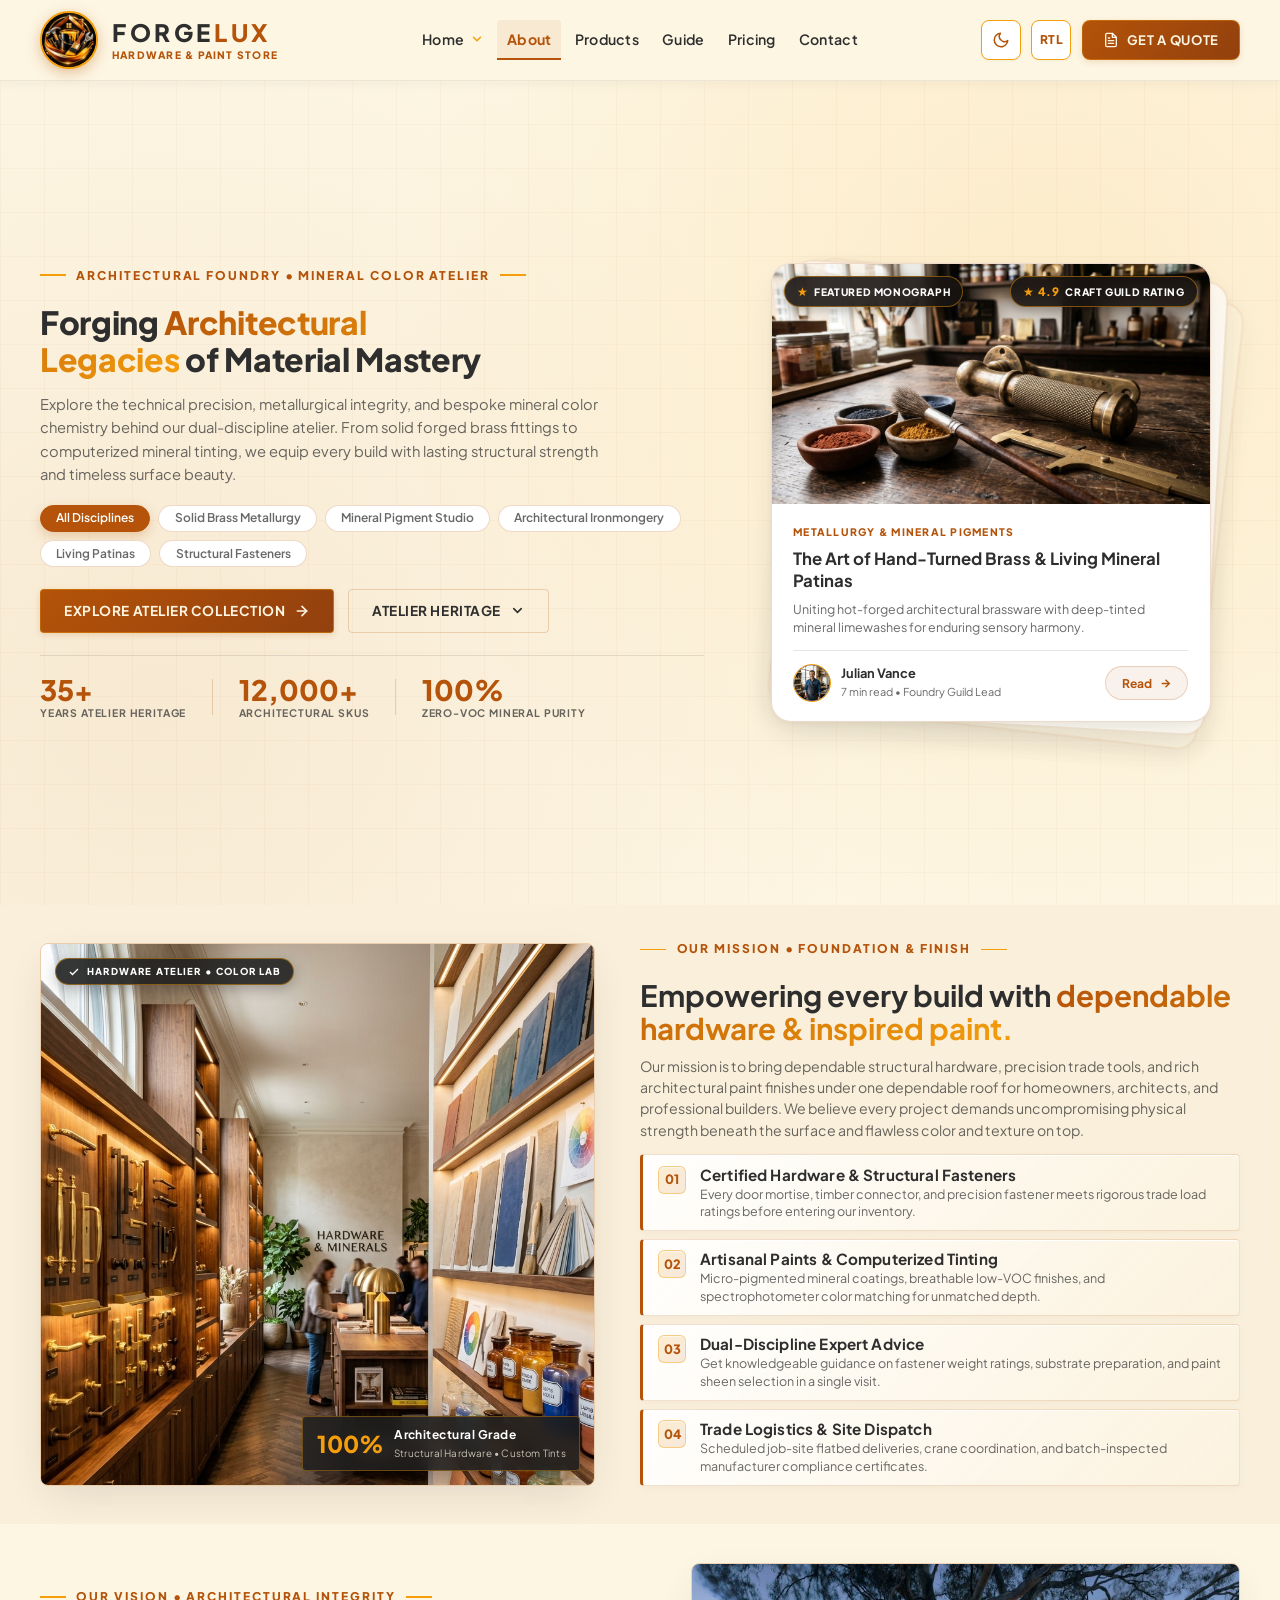
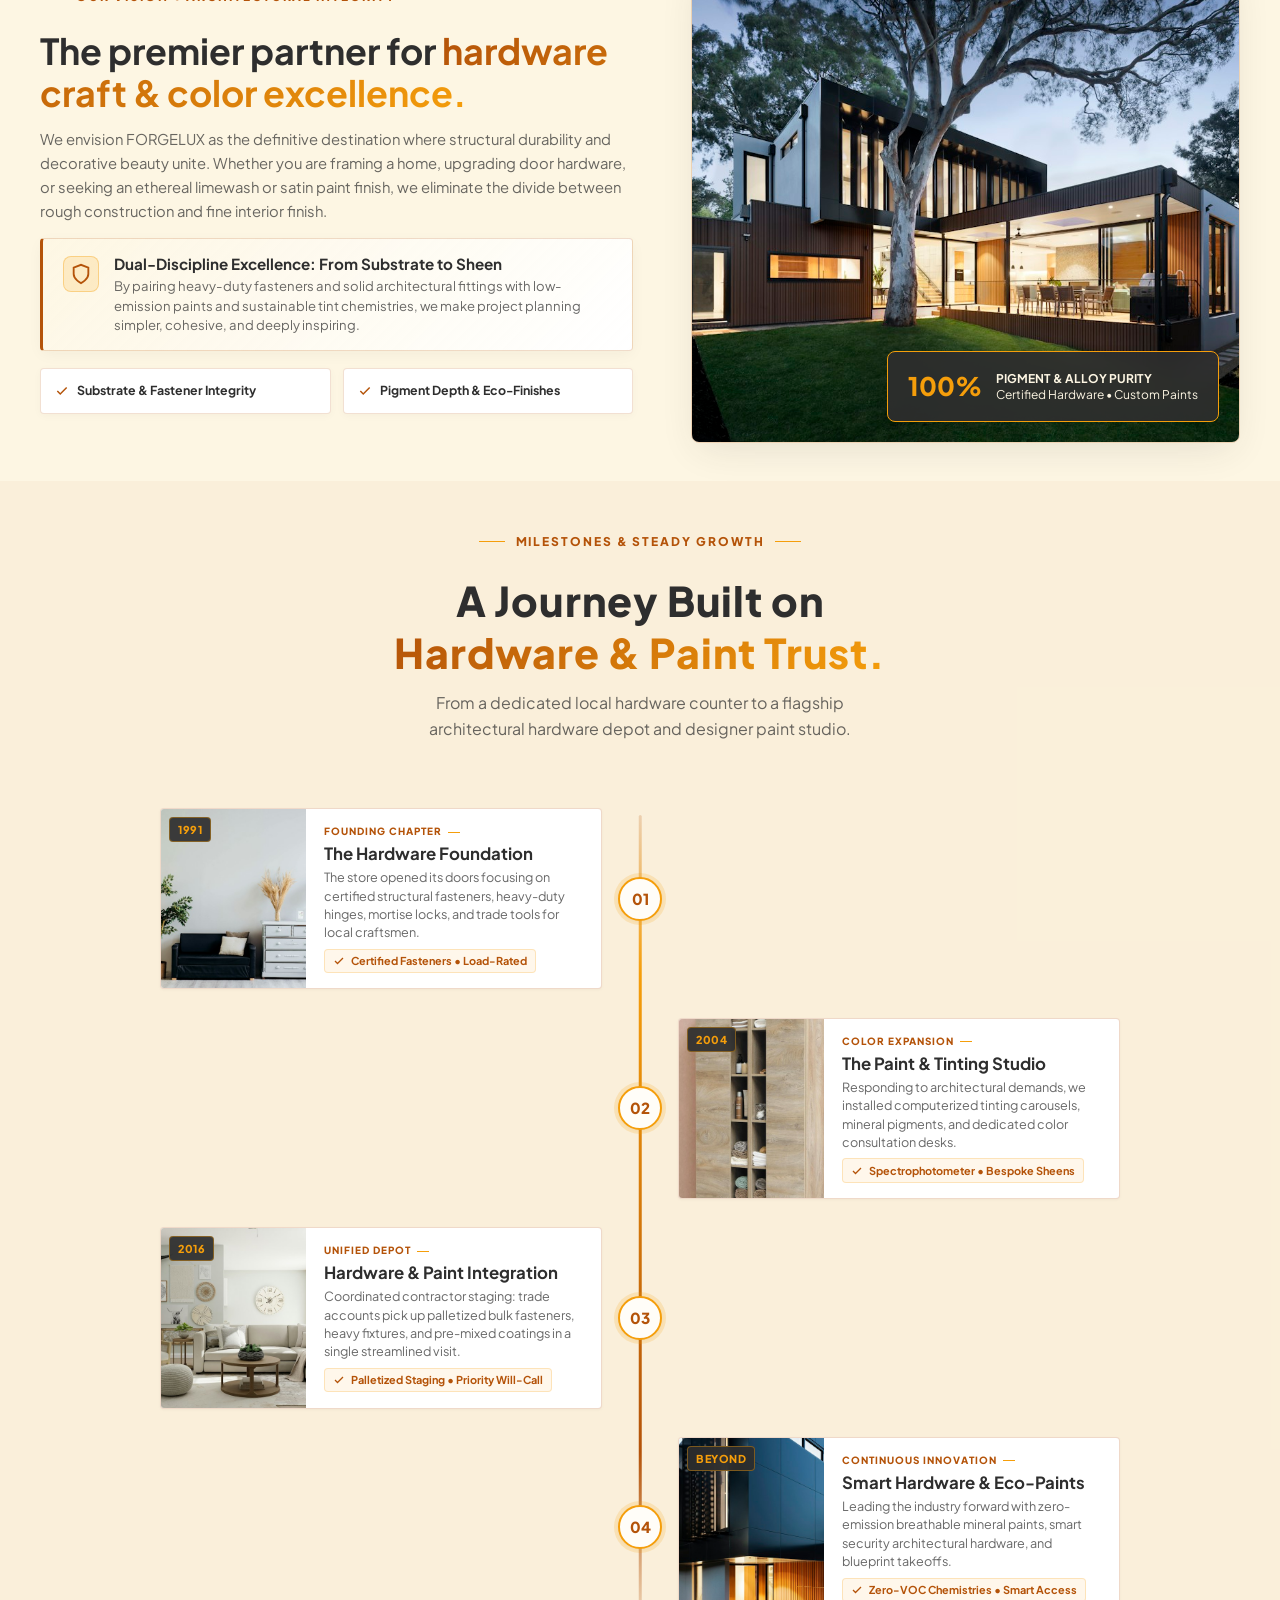
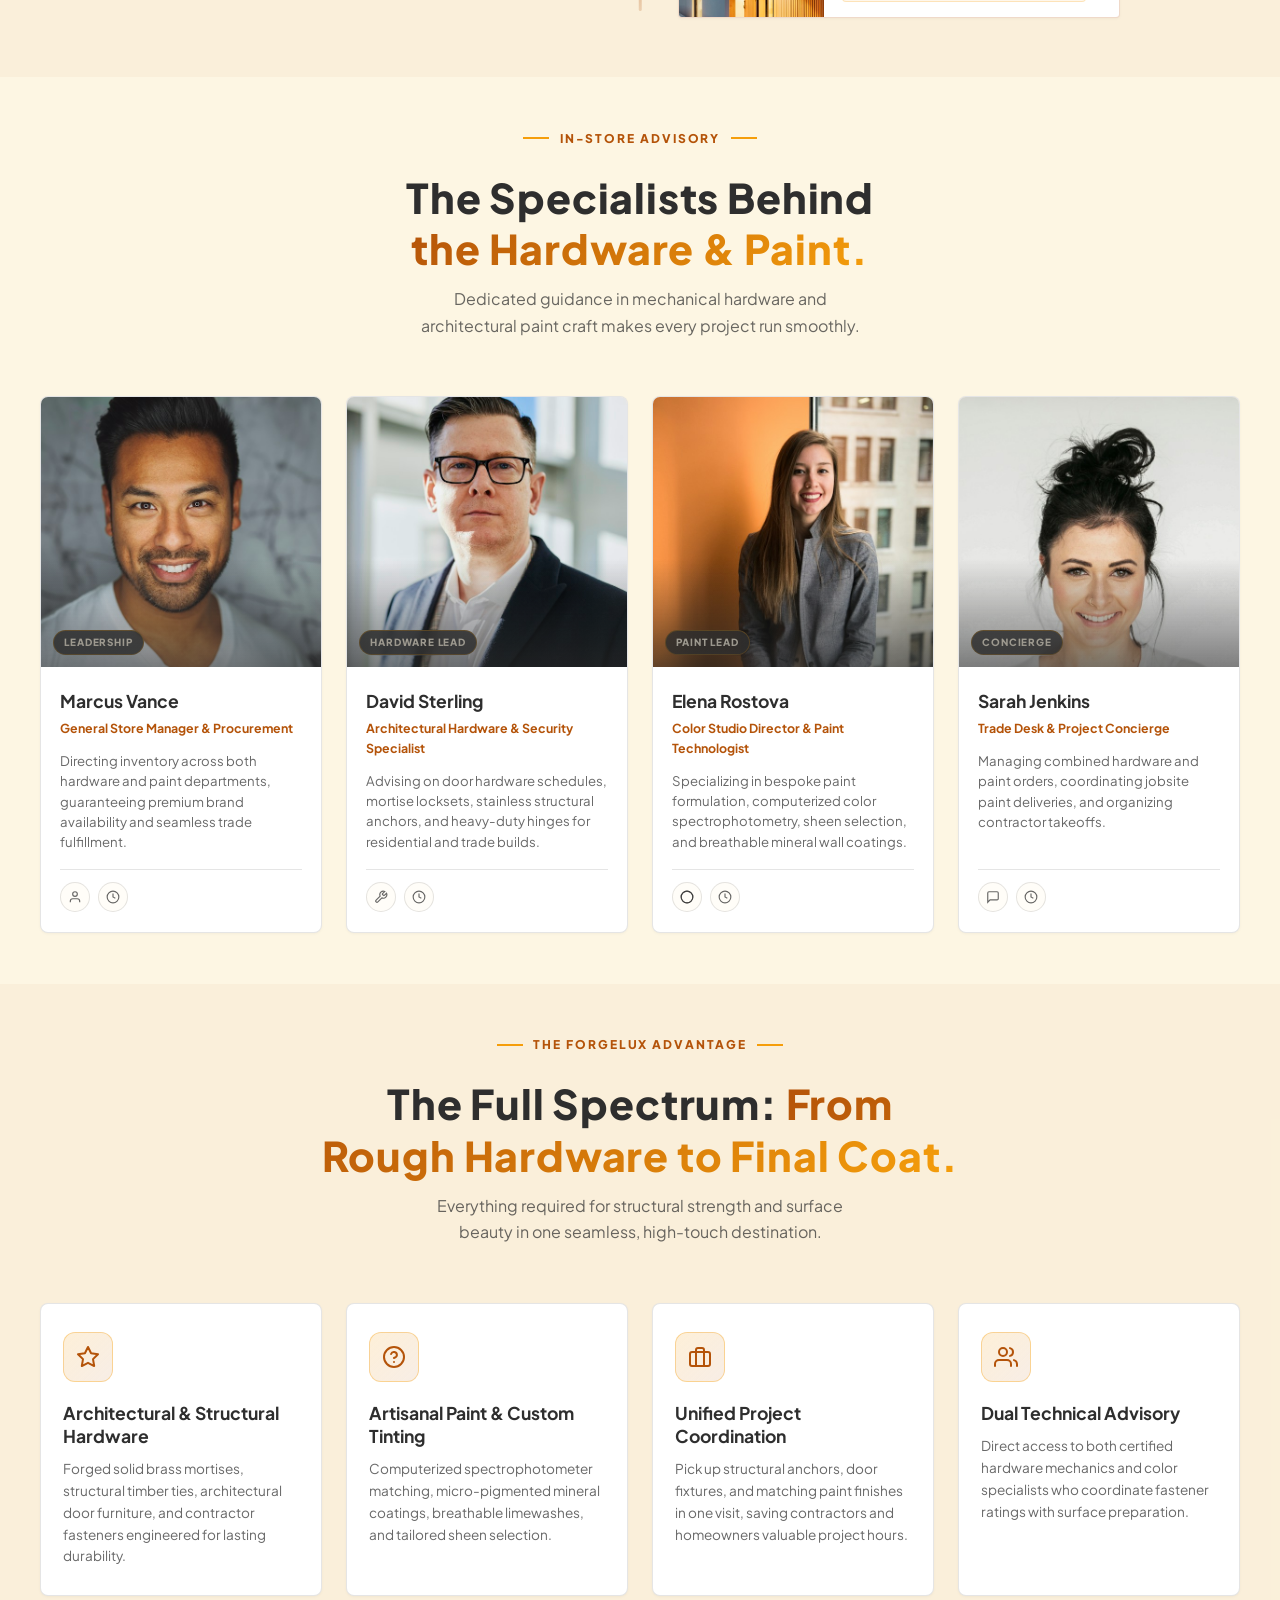
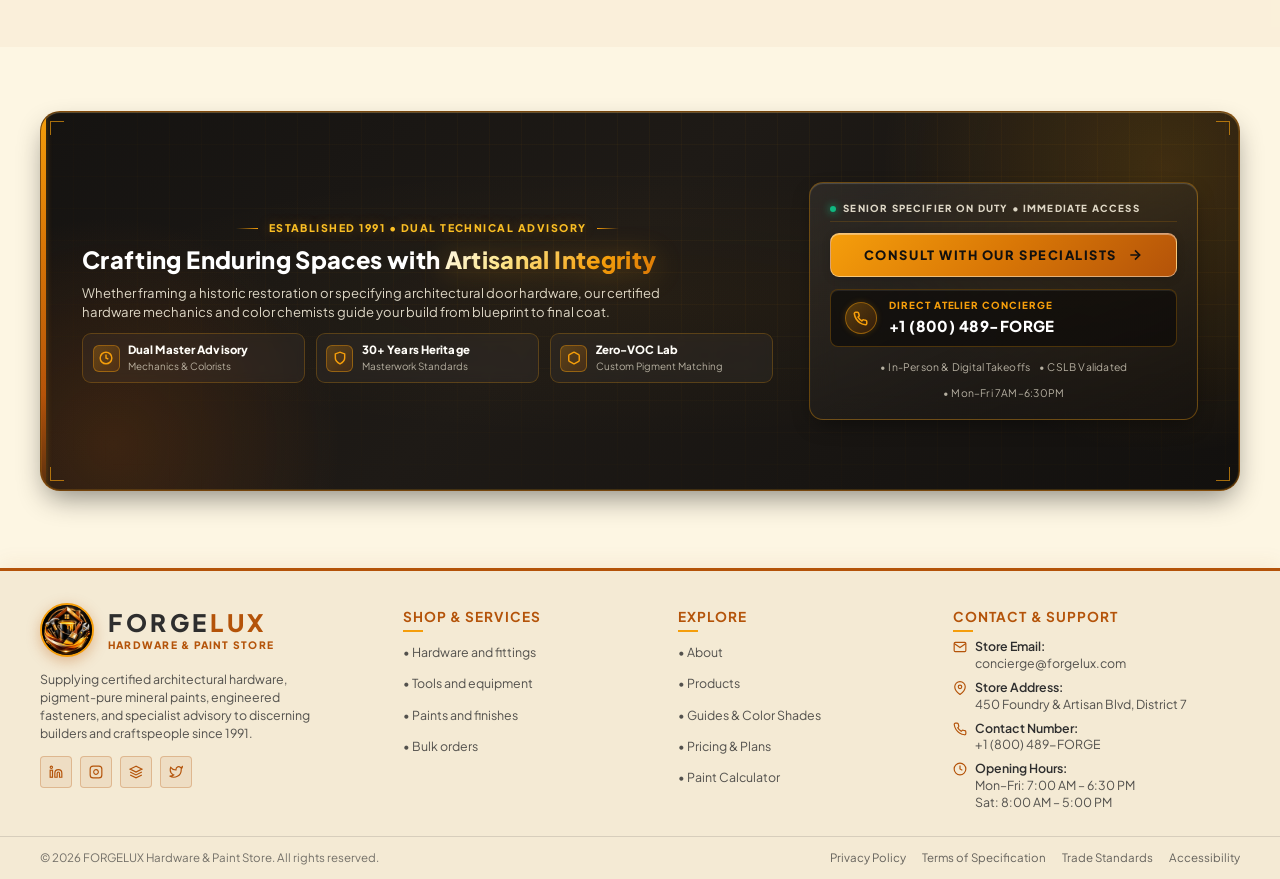
==== About.html @ 97b9aaef "Add files via upload" ====
<!DOCTYPE html>
<html lang="en" dir="ltr" data-theme="light">
<head>
  <meta charset="UTF-8">
  <meta name="viewport" content="width=device-width, initial-scale=1.0">
  <title>About Us â€” FORGELUX | Hardware â€¢ Paints â€¢ Building Materials</title>
  <meta name="description" content="Discover FORGELUX: Built on craftsmanship, quality hardware, premium paints, and dependable guidance for homeowners, DIYers, and trade professionals.">
  <!-- Favicon / Brand Icon -->
  <link rel="icon" type="image/png" sizes="32x32" href="assets/images/favicon-32x32.png">
  <link rel="icon" type="image/png" sizes="16x16" href="assets/images/favicon-16x16.png">
  <link rel="shortcut icon" href="assets/images/favicon.ico">
  <link rel="apple-touch-icon" sizes="180x180" href="assets/images/apple-touch-icon.png">
  <link rel="stylesheet" href="index.css">
  <link rel="stylesheet" href="About.css">
</head>
<body class="about-page">

  <!-- ==========================================================================
       Site Header (Preserved Exactly from Home 1)
       ========================================================================== -->
  <header class="site-header" id="siteHeader">
    <div class="container header-inner">
      <!-- Left: Logo & Brand Name with Proper Alignment -->
      <a href="index.html" class="brand-link" aria-label="FORGELUX Home">
        <div class="logo-icon-wrap">
          <img src="assets/images/brand_logo.jpg" alt="FORGELUX Hardware &amp; Paint Store Logo" class="brand-logo-img">
        </div>
        <div class="brand-meta">
          <div class="brand-title">FORGE<span>LUX</span></div>
          <div class="brand-tagline">HARDWARE &amp; PAINT STORE</div>
        </div>
      </a>

      <!-- Middle: Preserved Navigation Order -->
      <nav class="main-nav" aria-label="Main Navigation">
        <ul class="nav-list">
          <!-- 1. Home (Dropdown) -->
          <li class="nav-item">
            <button type="button" class="nav-link dropdown-toggle" id="homeDropdownToggle" aria-haspopup="true" aria-expanded="false" aria-controls="homeDropdownMenu">
              Home
              <svg class="dropdown-icon" viewBox="0 0 24 24" fill="none" stroke="currentColor" stroke-width="2.5" stroke-linecap="round" stroke-linejoin="round">
                <polyline points="6 9 12 15 18 9"></polyline>
              </svg>
            </button>
            <div class="dropdown-menu" id="homeDropdownMenu" role="menu" aria-labelledby="homeDropdownToggle">
              <a href="index.html" class="dropdown-item" role="menuitem">
                <div>
                  <strong>Home 1</strong>
                  <span class="dropdown-item-desc">Flagship Showroom &amp; Retail</span>
                </div>
                <span class="dropdown-tag">Retail</span>
              </a>
              <a href="Home 2.html" class="dropdown-item" role="menuitem">
                <div>
                  <strong>Home 2</strong>
                  <span class="dropdown-item-desc">Trade &amp; Contractor Depot</span>
                </div>
                <span class="dropdown-tag">Depot</span>
              </a>
            </div>
          </li>
          <!-- 2. About (Active on About page) -->
          <li class="nav-item">
            <a href="About.html" class="nav-link active" aria-current="page">About</a>
          </li>
          <!-- 4. Products -->
          <li class="nav-item">
            <a href="products.html" class="nav-link">Products</a>
          </li>
          <!-- 5. Guide -->
          <li class="nav-item">
            <a href="guide.html" class="nav-link">Guide</a>
          </li>
          <!-- 6. Pricing -->
          <li class="nav-item">
            <a href="pricing.html" class="nav-link">Pricing</a>
          </li>
          <!-- 7. Contact -->
          <li class="nav-item">
            <a href="contact.html" class="nav-link">Contact</a>
          </li>
        </ul>
      </nav>

      <!-- Right: Controls & Primary CTA -->
      <div class="header-controls">
        <button type="button" class="control-btn" id="themeToggle" aria-label="Switch between light and dark mode" title="Toggle Light / Dark Mode">
          <svg viewBox="0 0 24 24" fill="none" stroke="currentColor" stroke-width="2" stroke-linecap="round" stroke-linejoin="round">
            <path d="M21 12.79A9 9 0 1 1 11.21 3 7 7 0 0 0 21 12.79z"></path>
          </svg>
        </button>

        <button type="button" class="control-btn" id="rtlToggle" aria-label="Switch between LTR and RTL layout" title="Toggle LTR / RTL Direction">
          <span class="rtl-indicator">RTL</span>
        </button>

        <button type="button" class="btn-cta open-quote-modal" id="headerCtaBtn">
          <svg width="16" height="16" viewBox="0 0 24 24" fill="none" stroke="currentColor" stroke-width="2" stroke-linecap="round" stroke-linejoin="round">
            <path d="M14 2H6a2 2 0 0 0-2 2v16a2 2 0 0 0 2 2h12a2 2 0 0 0 2-2V8z"></path>
            <polyline points="14 2 14 8 20 8"></polyline>
            <line x1="16" y1="13" x2="8" y2="13"></line>
            <line x1="16" y1="17" x2="8" y2="17"></line>
            <polyline points="10 9 9 9 8 9"></polyline>
          </svg>
          <span>Get a Quote</span>
        </button>

        <button type="button" class="mobile-nav-toggle" id="mobileNavToggle" aria-label="Toggle Navigation Menu" aria-expanded="false" aria-controls="mobileDrawer">
          <span></span>
          <span></span>
          <span></span>
        </button>
      </div>
    </div>
  </header>

  <!-- Mobile Drawer -->
  <div class="mobile-backdrop" id="mobileBackdrop"></div>
  <aside class="mobile-drawer" id="mobileDrawer" role="dialog" aria-modal="true" aria-label="Mobile Navigation">
    <div class="mobile-drawer-header">
      <a href="index.html" class="brand-link" aria-label="FORGELUX Home">
        <div class="logo-icon-wrap">
          <img src="assets/images/brand_logo.jpg" alt="FORGELUX Hardware &amp; Paint Store Logo" class="brand-logo-img">
        </div>
        <div class="brand-meta">
          <div class="brand-title">FORGE<span>LUX</span></div>
          <div class="brand-tagline">HARDWARE &amp; PAINT STORE</div>
        </div>
      </a>
      <button type="button" class="mobile-drawer-close" id="mobileDrawerClose" aria-label="Close menu">
        <svg width="20" height="20" viewBox="0 0 24 24" fill="none" stroke="currentColor" stroke-width="2" stroke-linecap="round" stroke-linejoin="round">
          <line x1="18" y1="6" x2="6" y2="18"></line>
          <line x1="6" y1="6" x2="18" y2="18"></line>
        </svg>
      </button>
    </div>

    <nav class="mobile-drawer-nav">
      <div>
        <div class="mobile-nav-link">Home Versions</div>
        <div class="mobile-submenu">
          <a href="index.html" class="mobile-sub-link">
            Home 1 (Retail Showroom) <span>Showroom</span>
          </a>
          <a href="Home 2.html" class="mobile-sub-link">
            Home 2 (Trade &amp; Contractor Depot) <span>Depot</span>
          </a>
        </div>
      </div>
      <a href="About.html" class="mobile-nav-link active">About</a>
      <a href="products.html" class="mobile-nav-link">Products</a>
      <a href="guide.html" class="mobile-nav-link">Guide</a>
      <a href="pricing.html" class="mobile-nav-link">Pricing</a>
      <a href="contact.html" class="mobile-nav-link">Contact Us</a>
    </nav>

    <div class="mobile-drawer-footer">
      <button type="button" class="btn-cta open-quote-modal" style="width: 100%;">
        Get a Quote
      </button>
    </div>
  </aside>

  <!-- ==========================================================================
       MAIN CONTENT: 7 REQUIRED ABOUT US SECTIONS
       ========================================================================== -->
  <main id="main-content">

    <!-- ========================================================================
         SECTION 01 — Architectural Perspectives & Atelier Hero Banner
         ======================================================================== -->
    <section class="about-hero" id="aboutHero" aria-labelledby="aboutHeroHeadline">
      <div class="container">
        <div class="about-hero-grid">
          <!-- Left: Hero Editorial & Meta Column -->
          <div class="about-hero-content">
            <!-- Eyebrow Subtitle -->
            <span class="hero-subtitle">Architectural Foundry &bull; Mineral Color Atelier</span>

            <!-- Main Headline -->
            <h1 class="about-hero-headline" id="aboutHeroHeadline">
              Forging <span class="about-hero-highlight">Architectural Legacies</span> of Material Mastery
            </h1>

            <!-- Lead Paragraph -->
            <p class="about-hero-lead">
              Explore the technical precision, metallurgical integrity, and bespoke mineral color chemistry behind our dual-discipline atelier. From solid forged brass fittings to computerized mineral tinting, we equip every build with lasting structural strength and timeless surface beauty.
            </p>

            <!-- Discipline Filter Pills (matching reference layout) -->
            <div class="hero-discipline-pills" role="tablist" aria-label="Atelier Disciplines">
              <button type="button" class="discipline-pill active" role="tab" aria-selected="true">All Disciplines</button>
              <button type="button" class="discipline-pill" role="tab" aria-selected="false">Solid Brass Metallurgy</button>
              <button type="button" class="discipline-pill" role="tab" aria-selected="false">Mineral Pigment Studio</button>
              <button type="button" class="discipline-pill" role="tab" aria-selected="false">Architectural Ironmongery</button>
              <button type="button" class="discipline-pill" role="tab" aria-selected="false">Living Patinas</button>
              <button type="button" class="discipline-pill" role="tab" aria-selected="false">Structural Fasteners</button>
            </div>

            <!-- Action Buttons -->
            <div class="about-hero-actions">
              <a href="products.html" class="btn-cta about-hero-btn-primary">
                <span>Explore Atelier Collection</span>
                <svg width="16" height="16" viewBox="0 0 24 24" fill="none" stroke="currentColor" stroke-width="2.5" stroke-linecap="round" stroke-linejoin="round">
                  <line x1="5" y1="12" x2="19" y2="12"></line>
                  <polyline points="12 5 19 12 12 19"></polyline>
                </svg>
              </a>
              <a href="#mission" class="btn-outline about-hero-btn-secondary">
                <span>Atelier Heritage</span>
                <svg width="15" height="15" viewBox="0 0 24 24" fill="none" stroke="currentColor" stroke-width="2.5" stroke-linecap="round" stroke-linejoin="round">
                  <polyline points="6 9 12 15 18 9"></polyline>
                </svg>
              </a>
            </div>

            <!-- Stats Strip (Clean numbers with vertical dividers) -->
            <div class="about-hero-stats">
              <div class="hero-stat-item">
                <span class="hero-stat-number">35+</span>
                <span class="hero-stat-label">Years Atelier Heritage</span>
              </div>
              <div class="hero-stat-divider" aria-hidden="true"></div>
              <div class="hero-stat-item">
                <span class="hero-stat-number">12,000+</span>
                <span class="hero-stat-label">Architectural SKUs</span>
              </div>
              <div class="hero-stat-divider" aria-hidden="true"></div>
              <div class="hero-stat-item">
                <span class="hero-stat-number">100%</span>
                <span class="hero-stat-label">Zero-VOC Mineral Purity</span>
              </div>
            </div>
          </div>

          <!-- Right: 3D Stacked Editorial Monograph Card with Hover Depth -->
          <div class="about-hero-visual">
            <div class="about-hero-stack" id="heroCardStack">
              <!-- Background Stack Layer 2 (Furthest Back) -->
              <div class="hero-card-layer hero-card-layer-back" aria-hidden="true"></div>

              <!-- Background Stack Layer 1 (Middle) -->
              <div class="hero-card-layer hero-card-layer-mid" aria-hidden="true"></div>

              <!-- Main Front Feature Card -->
              <article class="hero-feature-card">
                <!-- Top Image Container with Overlaid Badges -->
                <div class="hero-card-media">
                  <img 
                    src="assets/images/about_monograph_craft.jpg" 
                    alt="Master artisan workbench with hand-turned knurled brass door lever, natural mineral pigments, horsehair brush, and calipers" 
                    class="hero-card-img"
                    loading="eager"
                  >
                  <!-- Top Floating Badges -->
                  <div class="hero-media-badge badge-left">
                    <span class="badge-star">&#9733;</span>
                    <span>FEATURED MONOGRAPH</span>
                  </div>
                  <div class="hero-media-badge badge-right">
                    <span class="badge-star gold">&#9733; 4.9</span>
                    <span>Craft Guild Rating</span>
                  </div>
                </div>

                <!-- Card Content -->
                <div class="hero-card-body">
                  <span class="hero-card-category">METALLURGY &amp; MINERAL PIGMENTS</span>
                  <h3 class="hero-card-title">The Art of Hand-Turned Brass &amp; Living Mineral Patinas</h3>
                  <p class="hero-card-excerpt">
                    Uniting hot-forged architectural brassware with deep-tinted mineral limewashes for enduring sensory harmony.
                  </p>

                  <!-- Card Footer Strip with Author Avatar & Read Action -->
                  <div class="hero-card-footer">
                    <div class="hero-author-meta">
                      <img 
                        src="assets/images/artisan_director_avatar.jpg" 
                        alt="Julian Vance, Master Ironmonger &amp; Foundry Director" 
                        class="hero-author-avatar"
                        width="38" 
                        height="38"
                      >
                      <div class="hero-author-text">
                        <strong class="hero-author-name">Julian Vance</strong>
                        <span class="hero-author-role">7 min read &bull; Foundry Guild Lead</span>
                      </div>
                    </div>
                    <a href="guide.html" class="hero-card-read-btn" aria-label="Read featured monograph on brass and patinas">
                      <span>Read</span>
                      <svg width="13" height="13" viewBox="0 0 24 24" fill="none" stroke="currentColor" stroke-width="2.5">
                        <line x1="5" y1="12" x2="19" y2="12"></line>
                        <polyline points="12 5 19 12 12 19"></polyline>
                      </svg>
                    </a>
                  </div>
                </div>
              </article>
            </div>
          </div>
        </div>
      </div>
    </section>


    <!-- ========================================================================
         SECTION 02 â€” Our Mission (Image Left, Text Right)
         ======================================================================== -->
    <section class="about-section about-section-alt" id="mission" aria-labelledby="missionHeading">
      <div class="container">
        <div class="mission-grid">
          <!-- Left side: High Quality Image -->
          <div class="mission-visual">
            <div class="mission-frame">
              <img 
                src="assets/images/mission_luxury_showroom.jpg" 
                alt="Curated architectural hardware and designer paint materials library showroom" 
                class="mission-img"
                loading="lazy"
              >
              <div class="mission-caption-tag">
                <svg width="12" height="12" viewBox="0 0 24 24" fill="none" stroke="currentColor" stroke-width="2.5">
                  <polyline points="20 6 9 17 4 12"></polyline>
                </svg>
                <span>HARDWARE ATELIER &bull; COLOR LAB</span>
              </div>
              <div class="mission-floating-stat">
                <div class="mission-stat-num">100%</div>
                <div class="mission-stat-meta">
                  <div class="mission-stat-title">Architectural Grade</div>
                  <div class="mission-stat-sub">Structural Hardware &bull; Custom Tints</div>
                </div>
              </div>
            </div>
          </div>

          <!-- Right side: Content -->
          <div class="mission-content">
            <span class="section-subtitle">Our Mission &bull; Foundation &amp; Finish</span>
            <h2 class="mission-heading" id="missionHeading">
              Empowering every build with <span class="mission-highlight">dependable hardware &amp; inspired paint.</span>
            </h2>
            <p class="mission-lead">
              Our mission is to bring dependable structural hardware, precision trade tools, and rich architectural paint finishes under one dependable roof for homeowners, architects, and professional builders. We believe every project demands uncompromising physical strength beneath the surface and flawless color and texture on top.
            </p>

            <div class="mission-values-list">
              <div class="mission-value-item">
                <div class="mission-value-num">01</div>
                <div class="mission-value-body">
                  <h3 class="mission-value-title">Certified Hardware &amp; Structural Fasteners</h3>
                  <p class="mission-value-desc">Every door mortise, timber connector, and precision fastener meets rigorous trade load ratings before entering our inventory.</p>
                </div>
              </div>

              <div class="mission-value-item">
                <div class="mission-value-num">02</div>
                <div class="mission-value-body">
                  <h3 class="mission-value-title">Artisanal Paints &amp; Computerized Tinting</h3>
                  <p class="mission-value-desc">Micro-pigmented mineral coatings, breathable low-VOC finishes, and spectrophotometer color matching for unmatched depth.</p>
                </div>
              </div>

              <div class="mission-value-item">
                <div class="mission-value-num">03</div>
                <div class="mission-value-body">
                  <h3 class="mission-value-title">Dual-Discipline Expert Advice</h3>
                  <p class="mission-value-desc">Get knowledgeable guidance on fastener weight ratings, substrate preparation, and paint sheen selection in a single visit.</p>
                </div>
              </div>

              <div class="mission-value-item">
                <div class="mission-value-num">04</div>
                <div class="mission-value-body">
                  <h3 class="mission-value-title">Trade Logistics &amp; Site Dispatch</h3>
                  <p class="mission-value-desc">Scheduled job-site flatbed deliveries, crane coordination, and batch-inspected manufacturer compliance certificates.</p>
                </div>
              </div>
            </div>
          </div>
        </div>
      </div>
    </section>


    <!-- ========================================================================
         SECTION 03 â€” Our Vision (Text Left, Image Right)
         ======================================================================== -->
    <section class="about-section" id="vision" aria-labelledby="visionHeading">
      <div class="container">
        <div class="vision-grid">
          <!-- Left side: Text Content -->
          <div class="vision-content">
            <span class="section-subtitle">Our Vision &bull; Architectural Integrity</span>
            <h2 class="vision-heading" id="visionHeading">
              The premier partner for <span class="vision-highlight">hardware craft &amp; color excellence.</span>
            </h2>
            <p class="vision-lead">
              We envision FORGELUX as the definitive destination where structural durability and decorative beauty unite. Whether you are framing a home, upgrading door hardware, or seeking an ethereal limewash or satin paint finish, we eliminate the divide between rough construction and fine interior finish.
            </p>
            
            <div class="vision-highlight-card">
              <div class="vision-highlight-icon">
                <svg width="22" height="22" viewBox="0 0 24 24" fill="none" stroke="currentColor" stroke-width="2">
                  <path d="M12 22s8-4 8-10V5l-8-3-8 3v7c0 6 8 10 8 10z"></path>
                </svg>
              </div>
              <div class="vision-highlight-text">
                <strong>Dual-Discipline Excellence: From Substrate to Sheen</strong>
                <p>By pairing heavy-duty fasteners and solid architectural fittings with low-emission paints and sustainable tint chemistries, we make project planning simpler, cohesive, and deeply inspiring.</p>
              </div>
            </div>

            <div class="vision-pillars">
              <div class="vision-pillar-item">
                <span class="vision-pillar-icon">
                  <svg width="14" height="14" viewBox="0 0 24 24" fill="none" stroke="currentColor" stroke-width="2.5">
                    <polyline points="20 6 9 17 4 12"></polyline>
                  </svg>
                </span>
                <span>Substrate &amp; Fastener Integrity</span>
              </div>
              <div class="vision-pillar-item">
                <span class="vision-pillar-icon">
                  <svg width="14" height="14" viewBox="0 0 24 24" fill="none" stroke="currentColor" stroke-width="2.5">
                    <polyline points="20 6 9 17 4 12"></polyline>
                  </svg>
                </span>
                <span>Pigment Depth &amp; Eco-Finishes</span>
              </div>
            </div>
          </div>

          <!-- Right side: High Quality Image -->
          <div class="vision-visual">
            <div class="vision-frame">
              <img 
                src="assets/images/vision_luxury_atelier.jpg" 
                alt="Luxury architectural atelier featuring bespoke mineral wall coatings and designer brass fixtures" 
                class="vision-img"
                loading="lazy"
              >
              <div class="vision-floating-stat">
                <div class="vision-stat-num">100%</div>
                <div class="vision-stat-label">
                  <strong>PIGMENT &amp; ALLOY PURITY</strong><br>
                  <span>Certified Hardware &bull; Custom Paints</span>
                </div>
              </div>
            </div>
          </div>
        </div>
      </div>
    </section>


    <!-- ========================================================================
         SECTION 04 â€” Our Journey & Success Timeline
         ======================================================================== -->
    <section class="about-section about-section-alt" id="journey" aria-labelledby="journeyHeading">
      <div class="container">
        <div class="about-section-header">
          <span class="section-subtitle">Milestones &amp; Steady Growth</span>
          <h2 class="about-title" id="journeyHeading">
            A Journey Built on <span class="about-hero-highlight">Hardware &amp; Paint Trust.</span>
          </h2>
          <p class="about-desc">
            From a dedicated local hardware counter to a flagship architectural hardware depot and designer paint studio.
          </p>
        </div>

        <!-- Vertical Timeline with Premium Milestone Images -->
        <div class="timeline-vertical-wrapper">
          <!-- Central Spine Line -->
          <div class="timeline-v-spine" aria-hidden="true"></div>

          <!-- Milestone 01 (Left) -->
          <div class="timeline-v-item item-left">
            <div class="timeline-v-node">01</div>
            <article class="timeline-v-card">
              <div class="timeline-card-media">
                <img 
                  src="assets/images/timeline_1991_brass.jpg" 
                  alt="Solid brass architectural hardware and hand-forged mortises from 1991 founding" 
                  class="timeline-card-img"
                  loading="lazy"
                >
                <span class="timeline-year-badge">1991</span>
              </div>
              <div class="timeline-card-body">
                <span class="timeline-phase-eyebrow">FOUNDING CHAPTER</span>
                <h3 class="timeline-v-title">The Hardware Foundation</h3>
                <p class="timeline-v-desc">
                  The store opened its doors focusing on certified structural fasteners, heavy-duty hinges, mortise locks, and trade tools for local craftsmen.
                </p>
                <div class="timeline-v-highlight">
                  <svg width="12" height="12" viewBox="0 0 24 24" fill="none" stroke="currentColor" stroke-width="2.5"><polyline points="20 6 9 17 4 12"></polyline></svg>
                  <span>Certified Fasteners &bull; Load-Rated</span>
                </div>
              </div>
            </article>
          </div>

          <!-- Milestone 02 (Right) -->
          <div class="timeline-v-item item-right">
            <div class="timeline-v-node">02</div>
            <article class="timeline-v-card">
              <div class="timeline-card-media">
                <img 
                  src="assets/images/timeline_2004_pigment.jpg" 
                  alt="Artisanal mineral paint pigment studio, color swatches and bespoke tinting" 
                  class="timeline-card-img"
                  loading="lazy"
                >
                <span class="timeline-year-badge">2004</span>
              </div>
              <div class="timeline-card-body">
                <span class="timeline-phase-eyebrow">COLOR EXPANSION</span>
                <h3 class="timeline-v-title">The Paint &amp; Tinting Studio</h3>
                <p class="timeline-v-desc">
                  Responding to architectural demands, we installed computerized tinting carousels, mineral pigments, and dedicated color consultation desks.
                </p>
                <div class="timeline-v-highlight">
                  <svg width="12" height="12" viewBox="0 0 24 24" fill="none" stroke="currentColor" stroke-width="2.5"><polyline points="20 6 9 17 4 12"></polyline></svg>
                  <span>Spectrophotometer &bull; Bespoke Sheens</span>
                </div>
              </div>
            </article>
          </div>

          <!-- Milestone 03 (Left) -->
          <div class="timeline-v-item item-left">
            <div class="timeline-v-node">03</div>
            <article class="timeline-v-card">
              <div class="timeline-card-media">
                <img 
                  src="assets/images/timeline_2016_depot.jpg" 
                  alt="High-capacity architectural showroom and organized contractor depot" 
                  class="timeline-card-img"
                  loading="lazy"
                >
                <span class="timeline-year-badge">2016</span>
              </div>
              <div class="timeline-card-body">
                <span class="timeline-phase-eyebrow">UNIFIED DEPOT</span>
                <h3 class="timeline-v-title">Hardware &amp; Paint Integration</h3>
                <p class="timeline-v-desc">
                  Coordinated contractor staging: trade accounts pick up palletized bulk fasteners, heavy fixtures, and pre-mixed coatings in a single streamlined visit.
                </p>
                <div class="timeline-v-highlight">
                  <svg width="12" height="12" viewBox="0 0 24 24" fill="none" stroke="currentColor" stroke-width="2.5"><polyline points="20 6 9 17 4 12"></polyline></svg>
                  <span>Palletized Staging &bull; Priority Will-Call</span>
                </div>
              </div>
            </article>
          </div>

          <!-- Milestone 04 (Right) -->
          <div class="timeline-v-item item-right">
            <div class="timeline-v-node">04</div>
            <article class="timeline-v-card">
              <div class="timeline-card-media">
                <img 
                  src="assets/images/timeline_future_interior.jpg" 
                  alt="Luxury modern architectural residence featuring flawless mineral paint walls and designer brass fittings" 
                  class="timeline-card-img"
                  loading="lazy"
                >
                <span class="timeline-year-badge">BEYOND</span>
              </div>
              <div class="timeline-card-body">
                <span class="timeline-phase-eyebrow">CONTINUOUS INNOVATION</span>
                <h3 class="timeline-v-title">Smart Hardware &amp; Eco-Paints</h3>
                <p class="timeline-v-desc">
                  Leading the industry forward with zero-emission breathable mineral paints, smart security architectural hardware, and blueprint takeoffs.
                </p>
                <div class="timeline-v-highlight">
                  <svg width="12" height="12" viewBox="0 0 24 24" fill="none" stroke="currentColor" stroke-width="2.5"><polyline points="20 6 9 17 4 12"></polyline></svg>
                  <span>Zero-VOC Chemistries &bull; Smart Access</span>
                </div>
              </div>
            </article>
          </div>
        </div>
      </div>
    </section>


    <!-- ========================================================================
         SECTION 05 â€” Meet Our Team
         ======================================================================== -->
    <section class="about-section" id="team" aria-labelledby="teamHeading">
      <div class="container">
        <div class="about-section-header">
          <span class="section-subtitle">In-Store Advisory</span>
          <h2 class="about-title" id="teamHeading">
            The Specialists Behind <span class="about-hero-highlight">the Hardware &amp; Paint.</span>
          </h2>
          <p class="about-desc">
            Dedicated guidance in mechanical hardware and architectural paint craft makes every project run smoothly.
          </p>
        </div>

        <div class="team-grid">
          <!-- Member 1: Store Manager -->
          <article class="team-card">
            <div class="team-portrait-box">
              <img src="assets/images/team_manager.jpg" alt="Marcus Vance - General Store Manager" class="team-portrait-img">
              <div class="team-role-tag">Leadership</div>
            </div>
            <div class="team-info">
              <h3 class="team-name">Marcus Vance</h3>
              <div class="team-title">General Store Manager &amp; Procurement</div>
              <p class="team-bio">
                Directing inventory across both hardware and paint departments, guaranteeing premium brand availability and seamless trade fulfillment.
              </p>
              <div class="team-social-row">
                <span class="team-social-btn" title="In-Store Desk A" aria-label="In-Store Desk A">
                  <svg width="14" height="14" viewBox="0 0 24 24" fill="none" stroke="currentColor" stroke-width="2"><path d="M20 21v-2a4 4 0 0 0-4-4H8a4 4 0 0 0-4 4v2"></path><circle cx="12" cy="7" r="4"></circle></svg>
                </span>
                <span class="team-social-btn" title="Mon-Fri Available" aria-label="Mon-Fri Available">
                  <svg width="14" height="14" viewBox="0 0 24 24" fill="none" stroke="currentColor" stroke-width="2"><circle cx="12" cy="12" r="10"></circle><polyline points="12 6 12 12 16 14"></polyline></svg>
                </span>
              </div>
            </div>
          </article>

          <!-- Member 2: Hardware Specialist -->
          <article class="team-card">
            <div class="team-portrait-box">
              <img src="assets/images/team_hardware.jpg" alt="David Sterling - Hardware & Structural Specialist" class="team-portrait-img">
              <div class="team-role-tag">Hardware Lead</div>
            </div>
            <div class="team-info">
              <h3 class="team-name">David Sterling</h3>
              <div class="team-title">Architectural Hardware &amp; Security Specialist</div>
              <p class="team-bio">
                Advising on door hardware schedules, mortise locksets, stainless structural anchors, and heavy-duty hinges for residential and trade builds.
              </p>
              <div class="team-social-row">
                <span class="team-social-btn" title="Hardware Counter 2" aria-label="Hardware Counter 2">
                  <svg width="14" height="14" viewBox="0 0 24 24" fill="none" stroke="currentColor" stroke-width="2"><path d="M14.7 6.3a1 1 0 0 0 0 1.4l1.6 1.6a1 1 0 0 0 1.4 0l3.77-3.77a6 6 0 0 1-7.94 7.94l-6.91 6.91a2.12 2.12 0 0 1-3-3l6.91-6.91a6 6 0 0 1 7.94-7.94l-3.76 3.76z"></path></svg>
                </span>
                <span class="team-social-btn" title="Trade Desk" aria-label="Trade Desk">
                  <svg width="14" height="14" viewBox="0 0 24 24" fill="none" stroke="currentColor" stroke-width="2"><circle cx="12" cy="12" r="10"></circle><polyline points="12 6 12 12 16 14"></polyline></svg>
                </span>
              </div>
            </div>
          </article>

          <!-- Member 3: Paint & Color Advisor -->
          <article class="team-card">
            <div class="team-portrait-box">
              <img src="assets/images/team_paint.jpg" alt="Elena Rostova - Paint & Color Advisory Lead" class="team-portrait-img">
              <div class="team-role-tag">Paint Lead</div>
            </div>
            <div class="team-info">
              <h3 class="team-name">Elena Rostova</h3>
              <div class="team-title">Color Studio Director &amp; Paint Technologist</div>
              <p class="team-bio">
                Specializing in bespoke paint formulation, computerized color spectrophotometry, sheen selection, and breathable mineral wall coatings.
              </p>
              <div class="team-social-row">
                <span class="team-social-btn" title="Color Lab Station" aria-label="Color Lab Station">
                  <svg width="14" height="14" viewBox="0 0 24 24" fill="none" stroke="currentColor" stroke-width="2"><circle cx="12" cy="12" r="10"></circle><path d="M12 2a10 10 0 0 1 10 10c0 5.5-4.5 10-10 10S2 17.5 2 12 6.5 2 12 2z"></path></svg>
                </span>
                <span class="team-social-btn" title="Sample Consultation" aria-label="Sample Consultation">
                  <svg width="14" height="14" viewBox="0 0 24 24" fill="none" stroke="currentColor" stroke-width="2"><circle cx="12" cy="12" r="10"></circle><polyline points="12 6 12 12 16 14"></polyline></svg>
                </span>
              </div>
            </div>
          </article>

          <!-- Member 4: Customer Support Specialist -->
          <article class="team-card">
            <div class="team-portrait-box">
              <img src="assets/images/team_support.jpg" alt="Sarah Jenkins - Trade Desk & Concierge" class="team-portrait-img">
              <div class="team-role-tag">Concierge</div>
            </div>
            <div class="team-info">
              <h3 class="team-name">Sarah Jenkins</h3>
              <div class="team-title">Trade Desk &amp; Project Concierge</div>
              <p class="team-bio">
                Managing combined hardware and paint orders, coordinating jobsite paint deliveries, and organizing contractor takeoffs.
              </p>
              <div class="team-social-row">
                <span class="team-social-btn" title="Concierge Desk" aria-label="Concierge Desk">
                  <svg width="14" height="14" viewBox="0 0 24 24" fill="none" stroke="currentColor" stroke-width="2"><path d="M21 15a2 2 0 0 1-2 2H7l-4 4V5a2 2 0 0 1 2-2h14a2 2 0 0 1 2 2z"></path></svg>
                </span>
                <span class="team-social-btn" title="Ext. 104" aria-label="Ext. 104">
                  <svg width="14" height="14" viewBox="0 0 24 24" fill="none" stroke="currentColor" stroke-width="2"><circle cx="12" cy="12" r="10"></circle><polyline points="12 6 12 12 16 14"></polyline></svg>
                </span>
              </div>
            </div>
          </article>
        </div>
      </div>
    </section>


    <!-- ========================================================================
         SECTION 06 â€” Why Choose Our Hardware & Paint Store? (Dual Craft Advantage)
         ======================================================================== -->
    <section class="about-section about-section-alt" id="benefits" aria-labelledby="whyHeading">
      <div class="container">
        <div class="about-section-header">
          <span class="section-subtitle">The Forgelux Advantage</span>
          <h2 class="about-title" id="whyHeading">
            The Full Spectrum: <span class="about-hero-highlight">From Rough Hardware to Final Coat.</span>
          </h2>
          <p class="about-desc">
            Everything required for structural strength and surface beauty in one seamless, high-touch destination.
          </p>
        </div>

        <div class="why-grid">
          <!-- Feature 1: Hardware -->
          <article class="why-card">
            <div class="why-icon-wrap">
              <svg width="24" height="24" viewBox="0 0 24 24" fill="none" stroke="currentColor" stroke-width="2" stroke-linecap="round" stroke-linejoin="round">
                <path d="M12 2l3.09 6.26L22 9.27l-5 4.87 1.18 6.88L12 17.77l-6.18 3.25L7 14.14 2 9.27l6.91-1.01L12 2z"></path>
              </svg>
            </div>
            <h3 class="why-card-title">Architectural &amp; Structural Hardware</h3>
            <p class="why-card-desc">
              Forged solid brass mortises, structural timber ties, architectural door furniture, and contractor fasteners engineered for lasting durability.
            </p>
          </article>

          <!-- Feature 2: Paint -->
          <article class="why-card">
            <div class="why-icon-wrap">
              <svg width="24" height="24" viewBox="0 0 24 24" fill="none" stroke="currentColor" stroke-width="2" stroke-linecap="round" stroke-linejoin="round">
                <circle cx="12" cy="12" r="10"></circle>
                <path d="M9.09 9a3 3 0 0 1 5.83 1c0 2-3 3-3 3"></path>
                <line x1="12" y1="17" x2="12.01" y2="17"></line>
              </svg>
            </div>
            <h3 class="why-card-title">Artisanal Paint &amp; Custom Tinting</h3>
            <p class="why-card-desc">
              Computerized spectrophotometer matching, micro-pigmented mineral coatings, breathable limewashes, and tailored sheen selection.
            </p>
          </article>

          <!-- Feature 3: Combined Project Convenience -->
          <article class="why-card">
            <div class="why-icon-wrap">
              <svg width="24" height="24" viewBox="0 0 24 24" fill="none" stroke="currentColor" stroke-width="2" stroke-linecap="round" stroke-linejoin="round">
                <rect x="2" y="7" width="20" height="14" rx="2" ry="2"></rect>
                <path d="M16 21V5a2 2 0 0 0-2-2h-4a2 2 0 0 0-2 2v16"></path>
              </svg>
            </div>
            <h3 class="why-card-title">Unified Project Coordination</h3>
            <p class="why-card-desc">
              Pick up structural anchors, door fixtures, and matching paint finishes in one visit, saving contractors and homeowners valuable project hours.
            </p>
          </article>

          <!-- Feature 4: Dual Technical Advisory -->
          <article class="why-card">
            <div class="why-icon-wrap">
              <svg width="24" height="24" viewBox="0 0 24 24" fill="none" stroke="currentColor" stroke-width="2" stroke-linecap="round" stroke-linejoin="round">
                <path d="M17 21v-2a4 4 0 0 0-4-4H5a4 4 0 0 0-4 4v2"></path>
                <circle cx="9" cy="7" r="4"></circle>
                <path d="M23 21v-2a4 4 0 0 0-3-3.87"></path>
                <path d="M16 3.13a4 4 0 0 1 0 7.75"></path>
              </svg>
            </div>
            <h3 class="why-card-title">Dual Technical Advisory</h3>
            <p class="why-card-desc">
              Direct access to both certified hardware mechanics and color specialists who coordinate fastener ratings with surface preparation.
            </p>
          </article>
        </div>
      </div>
    </section>


    <!-- ========================================================================
         SECTION 07: Premium Heritage & Advisory CTA Card (Exact 380px Height)
         ======================================================================== -->
    <section class="premium-cta-section" id="cta" aria-labelledby="ctaHeadline">
      <div class="container">
        <div class="premium-cta-card">
          <!-- Gilded Corner Accents -->
          <span class="cta-corner cta-corner-tl" aria-hidden="true"></span>
          <span class="cta-corner cta-corner-tr" aria-hidden="true"></span>
          <span class="cta-corner cta-corner-bl" aria-hidden="true"></span>
          <span class="cta-corner cta-corner-br" aria-hidden="true"></span>

          <div class="premium-cta-grid">
            <!-- Left: Haute Editorial Presentation -->
            <div class="premium-cta-content">
              <div class="premium-cta-eyebrow">
                <span class="eyebrow-line"></span>
                <span class="eyebrow-text">ESTABLISHED 1991 &bull; DUAL TECHNICAL ADVISORY</span>
                <span class="eyebrow-line"></span>
              </div>

              <h2 class="premium-cta-title" id="ctaHeadline">
                Crafting Enduring Spaces with <span class="highlight-gold">Artisanal Integrity</span>
              </h2>

              <p class="premium-cta-desc">
                Whether framing a historic restoration or specifying architectural door hardware, our certified hardware mechanics and color chemists guide your build from blueprint to final coat.
              </p>

              <div class="premium-cta-pillars">
                <div class="cta-pillar-item">
                  <div class="pillar-icon-box">
                    <svg width="14" height="14" viewBox="0 0 24 24" fill="none" stroke="currentColor" stroke-width="2.5"><circle cx="12" cy="12" r="10"></circle><polyline points="12 6 12 12 16 14"></polyline></svg>
                  </div>
                  <div class="pillar-info">
                    <span class="pillar-title">Dual Master Advisory</span>
                    <span class="pillar-sub">Mechanics &amp; Colorists</span>
                  </div>
                </div>

                <div class="cta-pillar-item">
                  <div class="pillar-icon-box">
                    <svg width="14" height="14" viewBox="0 0 24 24" fill="none" stroke="currentColor" stroke-width="2.5"><path d="M12 22s8-4 8-10V5l-8-3-8 3v7c0 6 8 10 8 10z"></path></svg>
                  </div>
                  <div class="pillar-info">
                    <span class="pillar-title">30+ Years Heritage</span>
                    <span class="pillar-sub">Masterwork Standards</span>
                  </div>
                </div>

                <div class="cta-pillar-item">
                  <div class="pillar-icon-box">
                    <svg width="14" height="14" viewBox="0 0 24 24" fill="none" stroke="currentColor" stroke-width="2.5"><path d="M21 16V8a2 2 0 0 0-1-1.73l-7-4a2 2 0 0 0-2 0l-7 4A2 2 0 0 0 3 8v8a2 2 0 0 0 1 1.73l7 4a2 2 0 0 0 2 0l7-4A2 2 0 0 0 21 16z"></path></svg>
                  </div>
                  <div class="pillar-info">
                    <span class="pillar-title">Zero-VOC Lab</span>
                    <span class="pillar-sub">Custom Pigment Matching</span>
                  </div>
                </div>
              </div>
            </div>

            <!-- Right: The Private Client Portal -->
            <div class="premium-cta-portal">
              <div class="portal-header">
                <span class="portal-status-pulse"></span>
                <span class="portal-status-label">SENIOR SPECIFIER ON DUTY &bull; IMMEDIATE ACCESS</span>
              </div>

              <button type="button" class="premium-cta-btn-primary open-quote-modal" id="aboutCtaQuoteBtn">
                <span class="btn-text">CONSULT WITH OUR SPECIALISTS</span>
                <span class="btn-icon">
                  <svg width="16" height="16" viewBox="0 0 24 24" fill="none" stroke="currentColor" stroke-width="2.5"><line x1="5" y1="12" x2="19" y2="12"></line><polyline points="12 5 19 12 12 19"></polyline></svg>
                </span>
              </button>

              <a href="tel:+18004893674" class="premium-cta-hotline-item" aria-label="Call Direct Atelier Concierge">
                <div class="hotline-badge-icon">
                  <svg width="15" height="15" viewBox="0 0 24 24" fill="none" stroke="currentColor" stroke-width="2.5"><path d="M22 16.92v3a2 2 0 0 1-2.18 2 19.79 19.79 0 0 1-8.63-3.07 19.5 19.5 0 0 1-6-6 19.79 19.79 0 0 1-3.07-8.67A2 2 0 0 1 4.11 2h3a2 2 0 0 1 2 1.72 12.84 12.84 0 0 0 .7 2.81 2 2 0 0 1-.45 2.11L8.09 9.91a16 16 0 0 0 6 6l1.27-1.27a2 2 0 0 1 2.11-.45 12.84 12.84 0 0 0 2.81.7A2 2 0 0 1 22 16.92z"></path></svg>
                </div>
                <div class="hotline-meta">
                  <span class="hotline-caption">DIRECT ATELIER CONCIERGE</span>
                  <span class="hotline-tel">+1 (800) 489-FORGE</span>
                </div>
              </a>

              <div class="portal-hallmarks">
                <span>&bull; In-Person &amp; Digital Takeoffs</span>
                <span>&bull; CSLB Validated</span>
                <span>&bull; Mon&ndash;Fri 7AM&ndash;6:30PM</span>
              </div>
            </div>
          </div>
        </div>
      </div>
    </section>

  </main>


  <!-- ==========================================================================
       Footer (Preserved Exactly from Home 1)
       ========================================================================== -->
  <footer class="site-footer" id="contact">
    <div class="container footer-grid">
      <div class="footer-brand">
        <a href="index.html" class="brand-link" aria-label="FORGELUX Home">
          <div class="logo-icon-wrap">
            <img src="assets/images/brand_logo.jpg" alt="FORGELUX Hardware &amp; Paint Store Logo" class="brand-logo-img">
          </div>
          <div class="brand-meta">
            <div class="brand-title">FORGE<span>LUX</span></div>
            <div class="brand-tagline">HARDWARE &amp; PAINT STORE</div>
          </div>
        </a>
        <p class="footer-brand-statement">
          Supplying certified architectural hardware, pigment-pure mineral paints, engineered fasteners, and specialist advisory to discerning builders and craftspeople since 1991.
        </p>
        <div class="footer-socials" aria-label="Social Media Links">
          <a href="#" class="social-link" aria-label="LinkedIn" title="LinkedIn">
            <svg viewBox="0 0 24 24" fill="none" stroke="currentColor" stroke-width="2"><path d="M16 8a6 6 0 0 1 6 6v7h-4v-7a2 2 0 0 0-2-2 2 2 0 0 0-2 2v7h-4v-7a6 6 0 0 1 6-6z"></path><rect x="2" y="9" width="4" height="12"></rect><circle cx="4" cy="4" r="2"></circle></svg>
          </a>
          <a href="#" class="social-link" aria-label="Instagram" title="Instagram">
            <svg viewBox="0 0 24 24" fill="none" stroke="currentColor" stroke-width="2"><rect x="2" y="2" width="20" height="20" rx="5" ry="5"></rect><path d="M16 11.37A4 4 0 1 1 12.63 8 4 4 0 0 1 16 11.37z"></path><line x1="17.5" y1="6.5" x2="17.51" y2="6.5"></line></svg>
          </a>
          <a href="#" class="social-link" aria-label="Houzz" title="Houzz">
            <svg viewBox="0 0 24 24" fill="none" stroke="currentColor" stroke-width="2"><polygon points="12 2 2 7 12 12 22 7 12 2"></polygon><polyline points="2 17 12 22 22 17"></polyline><polyline points="2 12 12 17 22 12"></polyline></svg>
          </a>
          <a href="#" class="social-link" aria-label="X / Twitter" title="X / Twitter">
            <svg viewBox="0 0 24 24" fill="none" stroke="currentColor" stroke-width="2"><path d="M23 3a10.9 10.9 0 0 1-3.14 1.53 4.48 4.48 0 0 0-7.86 3v1A10.66 10.66 0 0 1 3 4s-4 9 5 13a11.64 11.64 0 0 1-7 2c9 5 20 0 20-11.5a4.5 4.5 0 0 0-.08-.83A7.72 7.72 0 0 0 23 3z"></path></svg>
          </a>
        </div>
      </div>

      <div>
        <h4 class="footer-col-title">Shop &amp; Services</h4>
        <ul class="footer-links-list">
          <li><a href="products.html#fittings" class="footer-link">&bull; Hardware and fittings</a></li>
          <li><a href="products.html#tools" class="footer-link">&bull; Tools and equipment</a></li>
          <li><a href="products.html#paints" class="footer-link">&bull; Paints and finishes</a></li>
          <li><a href="index.html#services" class="footer-link">&bull; Bulk orders</a></li>
        </ul>
      </div>

      <div>
        <h4 class="footer-col-title">Explore</h4>
        <ul class="footer-links-list">
          <li><a href="About.html" class="footer-link">&bull; About</a></li>
          <li><a href="products.html" class="footer-link">&bull; Products</a></li>
          <li><a href="guide.html" class="footer-link">&bull; Guides &amp; Color Shades</a></li>
          <li><a href="pricing.html" class="footer-link">&bull; Pricing &amp; Plans</a></li>
          <li><a href="index.html#calculator" class="footer-link">&bull; Paint Calculator</a></li>
        </ul>
      </div>

      <div>
        <h4 class="footer-col-title">Contact &amp; Support</h4>
        <div class="footer-contact-list">
          <div class="footer-contact-item">
            <svg class="footer-contact-icon" viewBox="0 0 24 24" fill="none" stroke="currentColor" stroke-width="2"><path d="M4 4h16c1.1 0 2 .9 2 2v12c0 1.1-.9 2-2 2H4c-1.1 0-2-.9-2-2V6c0-1.1.9-2 2-2z"></path><polyline points="22,6 12,13 2,6"></polyline></svg>
            <div>
              <strong>Store Email:</strong><br>
              concierge@forgelux.com
            </div>
          </div>
          <div class="footer-contact-item">
            <svg class="footer-contact-icon" viewBox="0 0 24 24" fill="none" stroke="currentColor" stroke-width="2"><path d="M21 10c0 7-9 13-9 13s-9-6-9-13a9 9 0 0 1 18 0z"></path><circle cx="12" cy="10" r="3"></circle></svg>
            <div>
              <strong>Store Address:</strong><br>
              450 Foundry &amp; Artisan Blvd, District 7
            </div>
          </div>
          <div class="footer-contact-item">
            <svg class="footer-contact-icon" viewBox="0 0 24 24" fill="none" stroke="currentColor" stroke-width="2"><path d="M22 16.92v3a2 2 0 0 1-2.18 2 19.79 19.79 0 0 1-8.63-3.07 19.5 19.5 0 0 1-6-6 19.79 19.79 0 0 1-3.07-8.67A2 2 0 0 1 4.11 2h3a2 2 0 0 1 2 1.72 12.84 12.84 0 0 0 .7 2.81 2 2 0 0 1-.45 2.11L8.09 9.91a16 16 0 0 0 6 6l1.27-1.27a2 2 0 0 1 2.11-.45 12.84 12.84 0 0 0 2.81.7A2 2 0 0 1 22 16.92z"></path></svg>
            <div>
              <strong>Contact Number:</strong><br>
              +1 (800) 489-FORGE
            </div>
          </div>
          <div class="footer-contact-item">
            <svg class="footer-contact-icon" viewBox="0 0 24 24" fill="none" stroke="currentColor" stroke-width="2"><circle cx="12" cy="12" r="10"></circle><polyline points="12 6 12 12 16 14"></polyline></svg>
            <div>
              <strong>Opening Hours:</strong><br>
              Mon&ndash;Fri: 7:00 AM &ndash; 6:30 PM<br>
              Sat: 8:00 AM &ndash; 5:00 PM
            </div>
          </div>
        </div>
      </div>
    </div>

    <div class="footer-bottom">
      <div class="container footer-bottom-inner">
        <div>
          &copy; 2026 FORGELUX Hardware &amp; Paint Store. All rights reserved.
        </div>
        <div class="footer-bottom-links">
          <a href="#">Privacy Policy</a>
          <a href="#">Terms of Specification</a>
          <a href="#">Trade Standards</a>
          <a href="#">Accessibility</a>
        </div>
      </div>
    </div>
  </footer>

  <!-- Modal (Preserved Exactly from Home 1) -->
  <div class="modal-backdrop" id="quoteModalBackdrop" role="dialog" aria-modal="true" aria-labelledby="quoteModalTitle">
    <div class="modal-dialog">
      <div class="modal-header">
        <div>
          <h2 class="modal-title" id="quoteModalTitle">Request Project Specification Quote</h2>
          <p style="font-size: 0.8rem; color: var(--text-muted); margin-top: 2px;">
            Immediate trade estimation backed by Palette 4 architectural standards
          </p>
        </div>
        <button type="button" class="modal-close" id="quoteModalClose" aria-label="Close dialog">
          <svg width="20" height="20" viewBox="0 0 24 24" fill="none" stroke="currentColor" stroke-width="2"><line x1="18" y1="6" x2="6" y2="18"></line><line x1="6" y1="6" x2="18" y2="18"></line></svg>
        </button>
      </div>

      <form id="quoteForm">
        <div class="form-group-grid">
          <div class="form-group">
            <label for="quoteCategory" class="form-label">Material Category</label>
            <select id="quoteCategory" class="form-select">
              <option value="hardware">Architectural Hardware &amp; Mortise Sets</option>
              <option value="paint">Bespoke Mineral Paint &amp; Tinting</option>
              <option value="tools">Precision Artisan Tooling</option>
              <option value="bulk">Bulk Fasteners &amp; Structural Hardware</option>
            </select>
          </div>
          <div class="form-group">
            <label for="quoteQuantity" class="form-label">Quantity / Coverage (Sq Ft or Units)</label>
            <input type="number" id="quoteQuantity" class="form-input" value="150" min="10" step="10">
          </div>
        </div>

        <div class="form-group-grid">
          <div class="form-group">
            <label for="quoteGrade" class="form-label">Procurement Tier</label>
            <select id="quoteGrade" class="form-select">
              <option value="retail">Studio / Retail Standard</option>
              <option value="trade" selected>Licensed Trade Contractor (-15%)</option>
              <option value="architectural">Architectural Custom Specification (+35%)</option>
            </select>
          </div>
          <div class="form-group">
            <label for="quoteFinish" class="form-label">Preferred Finish</label>
            <select id="quoteFinish" class="form-select">
              <option value="copper-brown">Copper Brown Patina (#B45309)</option>
              <option value="copper-gold">Burnished Copper Gold (#F59E0B)</option>
              <option value="cream">Warm Cream Enamel (#FDF6E3)</option>
              <option value="charcoal">Smoked Charcoal Bronze (#2E2E2E)</option>
            </select>
          </div>
        </div>

        <div style="background: var(--bg-surface-accent); border: 1px solid var(--border-medium); border-radius: var(--radius-sm); padding: 1rem; margin-bottom: 1.25rem; display: flex; align-items: center; justify-content: space-between;">
          <div>
            <span style="font-size: 0.72rem; font-weight: 700; text-transform: uppercase; color: var(--c-primary); letter-spacing: 0.08em; display: block;">
              Estimated Trade Specification Total
            </span>
            <span style="font-size: 0.75rem; color: var(--text-muted);">
              Excludes freight discounts and specialized job-site crane delivery
            </span>
          </div>
          <div style="font-family: var(--font-heading); font-size: 1.6rem; font-weight: 800; color: var(--c-primary);" id="quoteEstimatedValue">
            $2,295
          </div>
        </div>

        <div class="form-group-grid">
          <div class="form-group">
            <label for="quoteClientName" class="form-label">Your Name *</label>
            <input type="text" id="quoteClientName" class="form-input" placeholder="e.g. Marcus Stone" required>
          </div>
          <div class="form-group">
            <label for="quoteClientEmail" class="form-label">Email Address *</label>
            <input type="email" id="quoteClientEmail" class="form-input" placeholder="e.g. mstone@forgearchitecture.com" required>
          </div>
        </div>

        <div class="form-group">
          <label for="quoteNotes" class="form-label">Job Site Location &amp; Requirements</label>
          <textarea id="quoteNotes" class="form-textarea" style="min-height: 80px;" placeholder="Include blueprint references, delivery date requirements, or custom door handings..."></textarea>
        </div>

        <button type="submit" class="btn-cta" style="width: 100%; margin-top: 1rem;">
          Confirm &amp; Transmit Quotation Request
        </button>
      </form>
    </div>
  </div>

  <!-- Shared Application Scripts (preserves Header, Footer, Theme, RTL, Modal) -->
  <script src="index.js"></script>
  <!-- Page-specific Interactive Enhancements -->
  <script src="About.js"></script>
</body>
</html>
---- index.css ----
/* ==========================================================================
   FORGELUX — HARDWARE • PAINTS • BUILDING MATERIALS
   Palette 4: Walnut Brown & Copper Gold
   Primary: #B45309 | Secondary: #F59E0B | Cream: #FDF6E3 | Dark: #2E2E2E
   ========================================================================== */

@import url('https://fonts.googleapis.com/css2?family=Plus+Jakarta+Sans:ital,wght@0,300;0,400;0,500;0,600;0,700;0,800;1,400;1,600&display=swap');

:root {
  /* Core Brand Colors (Palette 4 Strict) */
  --c-primary: #B45309;
  /* Copper Brown */
  --c-secondary: #F59E0B;
  /* Copper Gold */
  --c-cream: #FDF6E3;
  /* Warm Cream */
  --c-charcoal: #2E2E2E;
  /* Charcoal */

  /* Light Theme Mappings */
  --bg-body: #FDF6E3;
  --bg-surface: #FFFFFF;
  --bg-surface-elevated: #FFFDF8;
  --bg-surface-subtle: rgba(180, 83, 9, 0.04);
  --bg-surface-accent: rgba(245, 158, 11, 0.08);

  --text-main: #2E2E2E;
  --text-muted: rgba(46, 46, 46, 0.72);
  --text-faint: rgba(46, 46, 46, 0.48);
  --text-inverse: #FDF6E3;

  --border-subtle: rgba(46, 46, 46, 0.12);
  --border-medium: rgba(180, 83, 9, 0.22);
  --border-accent: rgba(245, 158, 11, 0.45);

  --shadow-sm: 0 1px 3px rgba(0, 0, 0, 0.04);
  --shadow-md: 0 4px 10px rgba(0, 0, 0, 0.05);
  --shadow-lg: 0 6px 16px rgba(0, 0, 0, 0.07);
  --shadow-primary: 0 3px 10px rgba(180, 83, 9, 0.15);

  --header-bg: rgba(253, 246, 227, 0.98);
  --header-border: rgba(46, 46, 46, 0.08);

  /* Typography — Unified Single Font Style Across Entire Site */
  --font-heading: 'Plus Jakarta Sans', -apple-system, BlinkMacSystemFont, 'Segoe UI', Roboto, sans-serif;
  --font-sans: 'Plus Jakarta Sans', -apple-system, BlinkMacSystemFont, 'Segoe UI', Roboto, sans-serif;
  --font-body: 'Plus Jakarta Sans', -apple-system, BlinkMacSystemFont, 'Segoe UI', Roboto, sans-serif;

  /* Layout tokens */
  --container-max: 1360px;
  --header-height: 80px;
  --announcement-height: 40px;
  --radius-sm: 4px;
  --radius-md: 8px;
  --radius-lg: 14px;
  --radius-full: 9999px;

  /* Transitions */
  --tr-fast: 0.18s ease;
  --tr-normal: 0.28s cubic-bezier(0.16, 1, 0.3, 1);
  --tr-slow: 0.45s cubic-bezier(0.16, 1, 0.3, 1);
}

/* ==========================================================================
   Dark Mode Overrides (Palette 4 Strict)
   ========================================================================== */
[data-theme="dark"] {
  --bg-body: #2E2E2E;
  --bg-surface: #262626;
  --bg-surface-elevated: #333333;
  --bg-surface-subtle: rgba(253, 246, 227, 0.04);
  --bg-surface-accent: rgba(245, 158, 11, 0.12);

  --text-main: #FDF6E3;
  --text-muted: rgba(253, 246, 227, 0.72);
  --text-faint: rgba(253, 246, 227, 0.45);
  --text-inverse: #2E2E2E;

  --border-subtle: rgba(253, 246, 227, 0.12);
  --border-medium: rgba(245, 158, 11, 0.25);
  --border-accent: rgba(245, 158, 11, 0.55);

  --shadow-sm: 0 1px 3px rgba(0, 0, 0, 0.2);
  --shadow-md: 0 4px 10px rgba(0, 0, 0, 0.25);
  --shadow-lg: 0 6px 18px rgba(0, 0, 0, 0.3);
  --shadow-primary: 0 3px 10px rgba(245, 158, 11, 0.18);

  --header-bg: rgba(46, 46, 46, 0.98);
  --header-border: rgba(253, 246, 227, 0.1);
}

/* ==========================================================================
   CSS Reset & Base
   ========================================================================== */
*,
*::before,
*::after {
  box-sizing: border-box;
  margin: 0;
  padding: 0;
}

html {
  font-size: 16px;
  scroll-behavior: smooth;
  scroll-padding-top: calc(var(--header-height) + 16px);
  -webkit-font-smoothing: antialiased;
  -moz-osx-font-smoothing: grayscale;
  width: 100%;
  max-width: 100%;
  overflow-x: hidden;
  box-sizing: border-box;
}

body {
  font-family: var(--font-sans);
  background-color: var(--bg-body);
  color: var(--text-main);
  line-height: 1.6;
  transition: background-color var(--tr-normal), color var(--tr-normal);
  width: 100%;
  max-width: 100%;
  overflow-x: hidden;
  position: relative;
  overflow-wrap: break-word;
  padding-top: var(--header-height);
}

main {
  width: 100%;
  max-width: 100%;
  overflow-x: hidden;
  box-sizing: border-box;
}

section,
header,
footer,
article,
aside,
nav {
  width: 100%;
  max-width: 100%;
  box-sizing: border-box;
}

img,
svg,
video,
canvas,
iframe {
  display: block;
  max-width: 100%;
  height: auto;
}

a {
  color: inherit;
  text-decoration: none;
  transition: color var(--tr-fast);
}

button,
input,
select,
textarea {
  font-family: inherit;
  font-size: inherit;
  color: inherit;
}

button {
  background: none;
  border: none;
  cursor: pointer;
}

ul,
ol {
  list-style: none;
}

:focus-visible {
  outline: 2px solid var(--c-secondary);
  outline-offset: 3px;
}

.container {
  width: 100%;
  max-width: var(--container-max);
  margin-inline: auto;
  padding-inline: clamp(1rem, 3.5vw, 2.5rem);
}

/* ==========================================================================
   RTL Utility Rules
   ========================================================================== */
[dir="rtl"] {
  direction: rtl;
  text-align: right;
}

[dir="rtl"] .dropdown-menu {
  left: auto;
  right: 0;
}

[dir="rtl"] .chevron-icon {
  transform: rotate(180deg);
}

[dir="rtl"] .arrow-right {
  transform: rotate(180deg);
}

[dir="rtl"] .text-start {
  text-align: right;
}

[dir="rtl"] .text-end {
  text-align: left;
}

/* ==========================================================================
   Announcement Bar
   ========================================================================== */
.announcement-bar {
  background-color: var(--c-charcoal);
  color: var(--c-cream);
  font-size: 0.8125rem;
  letter-spacing: 0.04em;
  padding-block: 0.5rem;
  border-bottom: 1px solid rgba(245, 158, 11, 0.2);
  position: relative;
  z-index: 1001;
}

.announcement-inner {
  display: flex;
  align-items: center;
  justify-content: space-between;
  gap: 1rem;
}

.announcement-badge {
  display: inline-flex;
  align-items: center;
  gap: 0.35rem;
  background-color: rgba(245, 158, 11, 0.16);
  color: var(--c-secondary);
  font-size: 0.7rem;
  font-weight: 700;
  text-transform: uppercase;
  padding: 0.2rem 0.6rem;
  border-radius: var(--radius-sm);
  border: 1px solid rgba(245, 158, 11, 0.35);
  letter-spacing: 0.08em;
}

.announcement-text {
  flex: 1;
  text-align: center;
  font-weight: 400;
  color: rgba(253, 246, 227, 0.92);
}

.announcement-text strong {
  color: var(--c-secondary);
  font-weight: 600;
}

.announcement-actions {
  display: flex;
  align-items: center;
  gap: 1.25rem;
}

.announcement-link {
  color: var(--c-secondary);
  font-weight: 600;
  font-size: 0.775rem;
  display: inline-flex;
  align-items: center;
  gap: 0.35rem;
  letter-spacing: 0.02em;
  transition: opacity var(--tr-fast);
}

.announcement-link:hover {
  text-decoration: underline;
  opacity: 0.9;
}

.announcement-phone {
  display: inline-flex;
  align-items: center;
  gap: 0.4rem;
  color: rgba(253, 246, 227, 0.85);
  font-size: 0.775rem;
}

/* ==========================================================================
   Header & Navigation
   ========================================================================== */
.site-header {
  position: fixed;
  top: 0;
  left: 0;
  right: 0;
  width: 100%;
  z-index: 1000;
  background-color: var(--header-bg);
  backdrop-filter: blur(20px);
  -webkit-backdrop-filter: blur(20px);
  border-bottom: 1px solid var(--header-border);
  box-shadow: 0 2px 12px rgba(46, 46, 46, 0.05);
  transition: background-color var(--tr-normal), border-color var(--tr-normal), box-shadow var(--tr-normal);
}

.site-header.is-scrolled {
  box-shadow: 0 6px 22px rgba(46, 46, 46, 0.09);
}

.header-inner {
  display: grid;
  grid-template-columns: 1fr auto 1fr;
  align-items: center;
  height: var(--header-height);
  gap: clamp(0.75rem, 1.5vw, 1.5rem);
}

/* --- Brand & Logo Concept (Refined Alignment & Hierarchy) --- */
.brand-link {
  display: flex;
  align-items: center;
  gap: 0.875rem;
  flex-shrink: 0;
  text-decoration: none;
  justify-self: start;
}

.logo-icon-wrap {
  width: 58px;
  height: 58px;
  display: flex;
  align-items: center;
  justify-content: center;
  background-color: #0c0a09;
  border-radius: 50%;
  border: 2px solid var(--c-secondary);
  box-shadow: 0 4px 14px rgba(180, 83, 9, 0.35);
  position: relative;
  overflow: hidden;
  flex-shrink: 0;
  transition: transform var(--tr-normal), box-shadow var(--tr-normal), border-color var(--tr-normal);
}

.logo-icon-wrap::after {
  content: '';
  position: absolute;
  top: 0;
  left: -100%;
  width: 100%;
  height: 100%;
  background: linear-gradient(90deg, transparent, rgba(245, 158, 11, 0.35), transparent);
  transition: 0.5s ease;
  pointer-events: none;
}

.brand-link:hover .logo-icon-wrap {
  transform: translateY(-2px) scale(1.04);
  box-shadow: 0 3px 8px rgba(245, 158, 11, 0.2);
  border-color: #fbbf24;
}

.brand-link:hover .logo-icon-wrap::after {
  left: 100%;
}

.brand-logo-img {
  width: 100%;
  height: 100%;
  object-fit: cover;
  display: block;
  border-radius: 50%;
  image-rendering: -webkit-optimize-contrast;
  image-rendering: high-quality;
}

.logo-icon-svg {
  width: 28px;
  height: 28px;
  color: var(--c-cream);
}

.brand-meta {
  display: flex;
  flex-direction: column;
  justify-content: center;
  line-height: 1.15;
}

.brand-title {
  font-family: var(--font-heading);
  font-size: 1.5rem;
  font-weight: 800;
  letter-spacing: 0.15em;
  color: var(--text-main);
  text-transform: uppercase;
  margin-bottom: 2px;
  line-height: 1.15;
  transition: color var(--tr-normal);
}

.brand-title span {
  color: var(--c-primary);
  transition: color var(--tr-normal);
}

[data-theme="dark"] .brand-title {
  color: var(--c-cream);
}

[data-theme="dark"] .brand-title span {
  color: var(--c-secondary);
}

.brand-tagline {
  font-size: 0.64rem;
  font-weight: 800;
  letter-spacing: 0.12em;
  text-transform: uppercase;
  color: var(--c-primary);
  white-space: nowrap;
  transition: color var(--tr-normal);
}

[data-theme="dark"] .brand-tagline {
  color: var(--c-secondary);
}

/* --- Main Navigation (Preserved Order) --- */
.main-nav {
  display: flex;
  align-items: center;
  justify-content: center;
  justify-self: center;
}

.nav-list {
  display: flex;
  align-items: center;
  justify-content: center;
  gap: 0.25rem;
}

.nav-item {
  position: relative;
  display: flex;
  align-items: center;
  justify-content: center;
}

.nav-link {
  display: inline-flex;
  align-items: center;
  justify-content: center;
  gap: 0.35rem;
  font-size: 0.885rem;
  font-weight: 600;
  letter-spacing: 0.02em;
  color: var(--text-main);
  padding: 0.5rem clamp(0.45rem, 0.75vw, 0.75rem);
  border-radius: var(--radius-sm);
  white-space: nowrap;
  border-bottom: 2px solid transparent;
  transition: color var(--tr-fast), background-color var(--tr-fast), border-color var(--tr-fast);
}

.nav-link:hover,
.nav-link:focus-visible {
  color: var(--c-primary);
  background-color: var(--bg-surface-subtle);
}

.nav-link.active {
  color: var(--c-primary);
  font-weight: 700;
  background-color: rgba(180, 83, 9, 0.08);
  border-bottom-color: var(--c-primary);
  border-bottom-left-radius: 0;
  border-bottom-right-radius: 0;
}

/* Dropdown */
.dropdown-toggle {
  cursor: pointer;
}

.dropdown-icon {
  width: 14px;
  height: 14px;
  transition: transform var(--tr-fast);
  color: var(--c-secondary);
}

.dropdown-toggle[aria-expanded="true"] .dropdown-icon {
  transform: rotate(180deg);
}

.dropdown-menu {
  position: absolute;
  top: calc(100% + 8px);
  left: 0;
  min-width: 210px;
  background-color: var(--bg-surface);
  border: 1px solid var(--border-medium);
  border-radius: var(--radius-md);
  box-shadow: var(--shadow-lg);
  padding: 0.5rem;
  opacity: 0;
  visibility: hidden;
  transform: translateY(8px);
  transition: opacity var(--tr-fast), transform var(--tr-fast), visibility var(--tr-fast);
  z-index: 1050;
}

.dropdown-menu.is-open {
  opacity: 1;
  visibility: visible;
  transform: translateY(0);
}

.dropdown-item {
  display: flex;
  align-items: center;
  justify-content: space-between;
  padding: 0.65rem 0.85rem;
  font-size: 0.85rem;
  font-weight: 600;
  color: var(--text-main);
  border-radius: var(--radius-sm);
  transition: background-color var(--tr-fast), color var(--tr-fast);
}

.dropdown-item:hover,
.dropdown-item:focus-visible {
  background-color: var(--bg-surface-subtle);
  color: var(--c-primary);
}

.dropdown-item.active {
  color: var(--c-primary);
  background-color: var(--bg-surface-accent);
}

.dropdown-item-desc {
  font-size: 0.72rem;
  font-weight: 400;
  color: var(--text-muted);
  display: block;
  margin-top: 2px;
}

.dropdown-tag {
  font-size: 0.625rem;
  font-weight: 700;
  text-transform: uppercase;
  background-color: rgba(245, 158, 11, 0.15);
  color: var(--c-primary);
  border: 1px solid rgba(245, 158, 11, 0.35);
  padding: 0.15rem 0.45rem;
  border-radius: var(--radius-sm);
}

.header-controls {
  display: flex;
  align-items: center;
  gap: 0.65rem;
  flex-shrink: 0;
  justify-self: end;
}

.control-btn {
  width: 40px;
  height: 40px;
  display: inline-flex;
  align-items: center;
  justify-content: center;
  border-radius: var(--radius-md);
  border: 1.5px solid var(--c-secondary, #f59e0b);
  background-color: var(--bg-surface);
  color: var(--text-main);
  transition: border-color var(--tr-fast), background-color var(--tr-fast), color var(--tr-fast), transform var(--tr-fast), box-shadow var(--tr-fast);
  position: relative;
  box-shadow: 0 1px 3px rgba(0, 0, 0, 0.04);
  padding: 0;
  flex-shrink: 0;
}

[data-theme="dark"] .control-btn {
  border-color: var(--c-secondary, #f59e0b);
  background-color: rgba(255, 255, 255, 0.05);
}

.control-btn:hover {
  border-color: var(--c-primary);
  background-color: rgba(245, 158, 11, 0.12);
  color: var(--c-primary);
  transform: translateY(-1px);
  box-shadow: 0 4px 12px rgba(245, 158, 11, 0.25);
}

.control-btn svg {
  width: 18px;
  height: 18px;
  color: var(--c-primary);
}

[data-theme="dark"] .control-btn svg {
  color: var(--c-secondary);
}

.rtl-indicator {
  font-size: 0.75rem;
  font-weight: 800;
  letter-spacing: 0.04em;
  color: var(--c-primary);
  line-height: 1;
}

[data-theme="dark"] .rtl-indicator {
  color: var(--c-secondary);
}

.header-controls .btn-cta {
  height: 40px;
  padding: 0 1.25rem;
  border-radius: var(--radius-md);
  font-size: 0.8125rem;
  font-weight: 700;
  letter-spacing: 0.05em;
  display: inline-flex;
  align-items: center;
  justify-content: center;
  gap: 0.5rem;
  line-height: 1;
}

/* Primary CTA Button */
.btn-cta {
  display: inline-flex;
  align-items: center;
  justify-content: center;
  gap: 0.5rem;
  background: linear-gradient(135deg, var(--c-primary) 0%, #92400e 100%);
  color: var(--c-cream);
  font-size: 0.875rem;
  font-weight: 700;
  letter-spacing: 0.04em;
  text-transform: uppercase;
  padding: 0.65rem 1.35rem;
  border-radius: var(--radius-sm);
  border: 1px solid rgba(245, 158, 11, 0.35);
  box-shadow: 0 2px 6px rgba(180, 83, 9, 0.16);
  transition: transform var(--tr-fast), box-shadow var(--tr-fast), filter var(--tr-fast);
  white-space: nowrap;
}

.btn-cta:hover {
  transform: translateY(-1px);
  box-shadow: 0 3px 10px rgba(180, 83, 9, 0.22);
  filter: brightness(1.04);
}

.btn-cta:active {
  transform: translateY(0);
}

.btn-outline {
  display: inline-flex;
  align-items: center;
  justify-content: center;
  gap: 0.5rem;
  background-color: transparent;
  color: var(--text-main);
  font-size: 0.875rem;
  font-weight: 700;
  letter-spacing: 0.04em;
  text-transform: uppercase;
  padding: 0.65rem 1.35rem;
  border-radius: var(--radius-sm);
  border: 1px solid var(--border-medium);
  transition: border-color var(--tr-fast), color var(--tr-fast), background-color var(--tr-fast);
}

.btn-outline:hover {
  border-color: var(--c-secondary);
  color: var(--c-primary);
  background-color: var(--bg-surface-subtle);
}

/* Mobile Toggle Hamburger */
.mobile-nav-toggle {
  display: none;
  width: 40px;
  height: 40px;
  flex-direction: column;
  justify-content: center;
  align-items: center;
  gap: 5px;
  border: 1px solid var(--border-subtle);
  border-radius: var(--radius-md);
  background-color: var(--bg-surface);
  color: var(--text-main);
  padding: 0;
}

.mobile-nav-toggle span {
  display: block;
  width: 20px;
  height: 2px;
  background-color: currentColor;
  transition: transform var(--tr-fast), opacity var(--tr-fast);
}

.mobile-nav-toggle[aria-expanded="true"] span:nth-child(1) {
  transform: translateY(7px) rotate(45deg);
}

.mobile-nav-toggle[aria-expanded="true"] span:nth-child(2) {
  opacity: 0;
}

.mobile-nav-toggle[aria-expanded="true"] span:nth-child(3) {
  transform: translateY(-7px) rotate(-45deg);
}

/* Mobile Navigation Drawer */
.mobile-drawer {
  position: fixed;
  top: 0;
  right: 0;
  width: min(88%, 380px);
  max-width: 380px;
  height: 100vh;
  background-color: var(--bg-surface);
  border-left: 1px solid var(--border-medium);
  box-shadow: -8px 0 32px rgba(46, 46, 46, 0.25);
  z-index: 2000;
  padding: 1.5rem;
  display: none;
  flex-direction: column;
  transform: translateX(105%);
  visibility: hidden;
  pointer-events: none;
  transition: transform var(--tr-normal), visibility var(--tr-normal);
  overflow-y: auto;
  box-sizing: border-box;
}

[dir="rtl"] .mobile-drawer {
  right: auto;
  left: 0;
  border-left: none;
  border-right: 1px solid var(--border-medium);
  box-shadow: 8px 0 32px rgba(46, 46, 46, 0.25);
  transform: translateX(-105%);
}

.mobile-drawer.is-open {
  display: flex;
  transform: translateX(0);
  visibility: visible;
  pointer-events: auto;
}

[dir="rtl"] .mobile-drawer.is-open {
  display: flex;
  transform: translateX(0);
  visibility: visible;
  pointer-events: auto;
}

.mobile-drawer-header {
  display: flex;
  align-items: center;
  justify-content: space-between;
  padding-bottom: 1.25rem;
  border-bottom: 1px solid var(--border-subtle);
  margin-bottom: 1.25rem;
}

.mobile-drawer-close {
  width: 36px;
  height: 36px;
  display: flex;
  align-items: center;
  justify-content: center;
  border-radius: var(--radius-sm);
  border: 1px solid var(--border-subtle);
  color: var(--text-main);
}

.mobile-drawer-nav {
  display: flex;
  flex-direction: column;
  gap: 0.4rem;
  flex: 1;
}

.mobile-nav-link {
  display: flex;
  align-items: center;
  justify-content: space-between;
  padding: 0.75rem 1rem;
  font-size: 1rem;
  font-weight: 600;
  color: var(--text-main);
  border-radius: var(--radius-sm);
  transition: background-color var(--tr-fast), color var(--tr-fast);
}

.mobile-nav-link:hover,
.mobile-nav-link.active {
  background-color: var(--bg-surface-subtle);
  color: var(--c-primary);
}

.mobile-submenu {
  padding-inline-start: 1rem;
  display: flex;
  flex-direction: column;
  gap: 0.25rem;
  margin-top: 0.25rem;
  margin-bottom: 0.5rem;
}

.mobile-sub-link {
  padding: 0.5rem 1rem;
  font-size: 0.875rem;
  color: var(--text-muted);
  border-radius: var(--radius-sm);
  display: flex;
  align-items: center;
  justify-content: space-between;
}

.mobile-sub-link:hover,
.mobile-sub-link.active {
  color: var(--c-primary);
  background-color: var(--bg-surface-subtle);
}

.mobile-drawer-footer {
  padding-top: 1.5rem;
  border-top: 1px solid var(--border-subtle);
  display: flex;
  flex-direction: column;
  gap: 1rem;
}

.mobile-backdrop {
  position: fixed;
  inset: 0;
  background-color: rgba(46, 46, 46, 0.6);
  backdrop-filter: blur(4px);
  z-index: 1999;
  opacity: 0;
  visibility: hidden;
  transition: opacity var(--tr-fast), visibility var(--tr-fast);
}

.mobile-backdrop.is-open {
  opacity: 1;
  visibility: visible;
}

/* ==========================================================================
   Hero Section with Authentic Showroom Photography (Screen Fitted)
   ========================================================================== */
.hero-section {
  position: relative;
  height: calc(100vh - var(--header-height));
  min-height: calc(100vh - var(--header-height));
  max-height: calc(100vh - var(--header-height));
  display: flex;
  align-items: center;
  justify-content: center;
  padding-block: clamp(0.5rem, 1.2vh, 1rem);
  background: radial-gradient(circle at 85% 20%, rgba(245, 158, 11, 0.1) 0%, transparent 50%),
    radial-gradient(circle at 10% 80%, rgba(180, 83, 9, 0.08) 0%, transparent 45%),
    var(--bg-body);
  overflow: hidden;
}

.hero-grid {
  display: grid;
  grid-template-columns: 1.08fr 0.92fr;
  gap: clamp(1.5rem, 3.5vw, 3.25rem);
  align-items: center;
  width: 100%;
}

.hero-content {
  display: flex;
  flex-direction: column;
  gap: clamp(0.7rem, 1.4vh, 1.15rem);
  z-index: 2;
}

.hero-badge,
.hero-subtitle {
  display: inline-flex;
  align-items: center;
  gap: 0.65rem;
  font-size: 0.75rem;
  font-weight: 800;
  letter-spacing: 0.16em;
  text-transform: uppercase;
  color: var(--c-primary);
  background: transparent;
  border: none;
  border-radius: 0;
  padding: 0;
  box-shadow: none;
  width: fit-content;
  margin-bottom: 0.85rem;
}

.hero-badge::before,
.hero-badge::after,
.hero-subtitle::before,
.hero-subtitle::after {
  content: '';
  width: 26px;
  height: 1.5px;
  background-color: var(--c-secondary);
  display: inline-block;
  flex-shrink: 0;
}

[data-theme="dark"] .hero-badge,
[data-theme="dark"] .hero-subtitle {
  color: var(--c-secondary);
}

.hero-badge-dot {
  display: none !important;
}

@keyframes pulseDot {

  0%,
  100% {
    transform: scale(1);
    opacity: 1;
  }

  50% {
    transform: scale(1.35);
    opacity: 0.65;
  }
}

.hero-title {
  font-family: var(--font-heading);
  font-size: clamp(1.85rem, 2.5vw, 2.45rem);
  font-weight: 800;
  line-height: 1.12;
  letter-spacing: 0.02em;
  color: var(--text-main);
}

.hero-title .highlight {
  color: var(--c-primary);
  background: linear-gradient(135deg, var(--c-primary) 0%, var(--c-secondary) 100%);
  -webkit-background-clip: text;
  -webkit-text-fill-color: transparent;
  display: inline-block;
  position: relative;
}

.hero-description {
  font-size: clamp(0.9rem, 1.1vw, 1.025rem);
  color: var(--text-muted);
  line-height: 1.55;
  max-width: 530px;
}

.hero-actions {
  display: flex;
  flex-wrap: wrap;
  align-items: center;
  gap: 0.85rem;
  padding-top: 0.25rem;
}

.hero-stats {
  display: grid;
  grid-template-columns: repeat(3, 1fr);
  gap: 1.25rem;
  padding-top: 0.95rem;
  border-top: 1px solid var(--border-subtle);
  margin-top: 0.25rem;
}

.stat-item {
  display: flex;
  flex-direction: column;
}

.stat-num {
  font-family: var(--font-heading);
  font-size: clamp(1.3rem, 1.8vw, 1.75rem);
  font-weight: 800;
  color: var(--c-primary);
  line-height: 1.1;
}

.stat-label {
  font-size: 0.72rem;
  font-weight: 600;
  letter-spacing: 0.04em;
  color: var(--text-muted);
  text-transform: uppercase;
  margin-top: 0.2rem;
}

/* Hero Showcase Image Container */
.hero-visual {
  position: relative;
  width: 100%;
  display: flex;
  justify-content: center;
  z-index: 2;
}

.hero-visual-frame {
  position: relative;
  width: 100%;
  height: min(470px, calc(100vh - var(--header-height) - 4.5rem));
  min-height: 340px;
  border-radius: var(--radius-lg);
  overflow: hidden;
  border: 2px solid var(--c-secondary);
  box-shadow: 0 24px 50px rgba(46, 46, 46, 0.16), 0 0 35px rgba(245, 158, 11, 0.16);
  background: var(--c-charcoal);
}

.hero-top-badge {
  position: absolute;
  top: 14px;
  right: 14px;
  z-index: 3;
  background: rgba(46, 46, 46, 0.88);
  backdrop-filter: blur(8px);
  -webkit-backdrop-filter: blur(8px);
  border: 1px solid rgba(245, 158, 11, 0.45);
  padding: 0.35rem 0.75rem;
  border-radius: var(--radius-full);
  font-size: 0.7rem;
  font-weight: 700;
  letter-spacing: 0.06em;
  color: var(--c-cream);
  display: inline-flex;
  align-items: center;
  gap: 0.4rem;
  text-transform: uppercase;
  box-shadow: 0 4px 12px rgba(0, 0, 0, 0.25);
}

[dir="rtl"] .hero-top-badge {
  right: auto;
  left: 14px;
}

.hero-img {
  width: 100%;
  height: 100%;
  object-fit: cover;
  display: block;
  transition: transform 0.6s cubic-bezier(0.16, 1, 0.3, 1);
}

.hero-visual-frame:hover .hero-img {
  transform: scale(1.035);
}

.hero-floating-glass-card {
  position: absolute;
  bottom: 14px;
  left: 14px;
  right: 14px;
  z-index: 3;
  background: rgba(46, 46, 46, 0.9);
  backdrop-filter: blur(14px);
  -webkit-backdrop-filter: blur(14px);
  border: 1px solid rgba(245, 158, 11, 0.45);
  border-radius: var(--radius-md);
  padding: 0.85rem 1.15rem;
  display: flex;
  align-items: center;
  justify-content: space-between;
  gap: 0.9rem;
  box-shadow: 0 12px 28px rgba(0, 0, 0, 0.35);
}

.hero-glass-title {
  font-family: var(--font-heading);
  font-size: 0.875rem;
  font-weight: 800;
  color: var(--c-secondary);
  letter-spacing: 0.05em;
  line-height: 1.2;
}

.hero-glass-desc {
  font-size: 0.72rem;
  color: var(--c-cream);
  opacity: 0.92;
  line-height: 1.3;
}

/* ==========================================================================
   Everyday Deals Spotlight Grid (Ultra-Premium Architectural Standard)
   ========================================================================== */
.section-compact {
  padding-block: clamp(2.25rem, 3.5vw, 3.25rem);
  position: relative;
}

#deals.section-compact-alt {
  background-color: var(--bg-surface-subtle);
  background-image:
    radial-gradient(circle at 50% 0%, rgba(245, 158, 11, 0.1) 0%, transparent 68%),
    linear-gradient(to right, rgba(180, 83, 9, 0.038) 1px, transparent 1px),
    linear-gradient(to bottom, rgba(180, 83, 9, 0.038) 1px, transparent 1px);
  background-size: 100% 100%, 28px 28px, 28px 28px;
}

.deals-section-header,
.about-section-header {
  text-align: center;
  display: flex;
  flex-direction: column;
  align-items: center;
  justify-content: center;
  max-width: 780px;
  margin-inline: auto;
  margin-bottom: clamp(1.6rem, 2.8vw, 2.35rem);
  gap: 0.5rem;
  width: 100%;
}

.deals-section-header .section-hallmark-badge,
.about-section-header .section-hallmark-badge {
  margin-inline: auto;
  margin-bottom: 0.15rem;
}

.deals-section-header .section-title,
.about-section-header .section-title {
  text-align: center;
  margin: 0 auto;
  font-size: clamp(1.9rem, 3vw, 2.6rem);
  line-height: 1.18;
}

.deals-section-header .section-desc,
.about-section-header .section-desc {
  text-align: center;
  margin: 0 auto;
  font-size: 0.935rem;
  line-height: 1.6;
  color: var(--text-muted);
  max-width: 680px;
}

[dir="rtl"] .deals-section-header,
[dir="rtl"] .about-section-header {
  text-align: center;
  align-items: center;
}

[dir="rtl"] .deals-section-header .section-title,
[dir="rtl"] .about-section-header .section-title,
[dir="rtl"] .deals-section-header .section-desc,
[dir="rtl"] .about-section-header .section-desc {
  text-align: center;
}

.section-hallmark-badge {
  display: inline-flex;
  align-items: center;
  justify-content: center;
  gap: 0.55rem;
  padding: 0.38rem 0.95rem;
  background: rgba(245, 158, 11, 0.1);
  border: 1px solid rgba(245, 158, 11, 0.35);
  border-radius: 999px;
  font-size: 0.65rem;
  font-weight: 800;
  letter-spacing: 0.14em;
  text-transform: uppercase;
  color: var(--c-primary);
  margin-bottom: 0.75rem;
  box-shadow: 0 2px 8px rgba(180, 83, 9, 0.08);
}

.hallmark-dot {
  width: 6px;
  height: 6px;
  border-radius: 50%;
  background: var(--c-secondary);
  box-shadow: 0 0 6px var(--c-secondary);
}

.hallmark-brand {
  color: var(--c-primary);
  font-weight: 800;
}

.hallmark-sep {
  color: var(--c-secondary);
  opacity: 0.6;
}

.hallmark-sub {
  color: var(--text-muted);
  font-weight: 600;
}

.title-nowrap {
  white-space: nowrap;
}

.deals-grid {
  display: grid;
  grid-template-columns: repeat(4, 1fr);
  gap: 1.25rem;
  align-items: stretch;
}

.deal-card {
  background-color: var(--bg-surface);
  border: 1px solid rgba(180, 83, 9, 0.18);
  border-radius: var(--radius-md);
  padding: 0;
  display: flex;
  flex-direction: column;
  position: relative;
  box-shadow: 0 4px 18px -2px rgba(46, 46, 46, 0.05), inset 0 1px 0 rgba(255, 255, 255, 0.9);
  transition: transform var(--tr-fast), border-color var(--tr-fast), box-shadow var(--tr-fast);
  overflow: hidden;
}

.deal-card::before {
  content: '';
  position: absolute;
  top: 0;
  left: 0;
  right: 0;
  height: 3px;
  background: linear-gradient(90deg, rgba(180, 83, 9, 0.4), rgba(245, 158, 11, 0.65), rgba(180, 83, 9, 0.4));
  opacity: 0.5;
  transition: opacity var(--tr-fast), height var(--tr-fast);
  z-index: 2;
}

.deal-card:hover {
  transform: translateY(-4px);
  border-color: var(--c-secondary);
  box-shadow: 0 4px 14px rgba(0, 0, 0, 0.05), 0 0 0 1px rgba(245, 158, 11, 0.3);
}

.deal-card:hover::before {
  opacity: 1;
  height: 4px;
  background: linear-gradient(90deg, var(--c-primary), var(--c-secondary), var(--c-primary));
}

.deal-card.deal-card-featured {
  border-color: rgba(245, 158, 11, 0.65);
  background: linear-gradient(180deg, var(--bg-surface-accent) 0%, var(--bg-surface) 100%);
  box-shadow: 0 8px 26px rgba(180, 83, 9, 0.1), inset 0 1px 0 rgba(255, 255, 255, 0.9);
}

.deal-card.deal-card-featured::before {
  opacity: 1;
  height: 4px;
  background: linear-gradient(90deg, var(--c-primary), var(--c-secondary));
}

.deal-media {
  position: relative;
  width: 100%;
  height: 125px;
  overflow: hidden;
  background: var(--bg-surface-elevated);
}

.deal-img {
  width: 100%;
  height: 100%;
  object-fit: cover;
  display: block;
  transition: transform var(--tr-medium);
}

.deal-card:hover .deal-img {
  transform: scale(1.05);
}

.deal-media-badge {
  position: absolute;
  inset: 0;
  display: flex;
  align-items: flex-start;
  justify-content: space-between;
  padding: 0.6rem 0.75rem;
  background: linear-gradient(180deg, rgba(46, 46, 46, 0.65) 0%, rgba(46, 46, 46, 0.15) 50%, transparent 100%);
  pointer-events: none;
}

.deal-spec-code {
  font-size: 0.6rem;
  font-weight: 800;
  letter-spacing: 0.12em;
  color: var(--c-cream);
  background: rgba(46, 46, 46, 0.75);
  backdrop-filter: blur(4px);
  -webkit-backdrop-filter: blur(4px);
  padding: 0.2rem 0.5rem;
  border-radius: var(--radius-sm);
  border: 1px solid rgba(245, 158, 11, 0.35);
}

.deal-badge {
  font-size: 0.62rem;
  font-weight: 800;
  text-transform: uppercase;
  letter-spacing: 0.08em;
  padding: 0.28rem 0.65rem;
  border-radius: 999px;
  display: inline-flex;
  align-items: center;
  white-space: nowrap;
}

.deal-badge-amber {
  background: rgba(46, 46, 46, 0.85);
  color: var(--c-secondary);
  border: 1px solid var(--c-secondary);
  backdrop-filter: blur(4px);
  -webkit-backdrop-filter: blur(4px);
}

.deal-badge-copper {
  background: var(--c-primary);
  color: #FFFFFF;
  border: 1px solid var(--c-secondary);
  box-shadow: 0 2px 6px rgba(180, 83, 9, 0.4);
}

.deal-card-body {
  padding: 0.85rem 1.1rem 0.4rem;
  display: flex;
  flex-direction: column;
  flex: 1;
}

.deal-title {
  font-family: var(--font-heading);
  font-size: 0.985rem;
  font-weight: 700;
  color: var(--text-main);
  line-height: 1.3;
  margin-bottom: 0.35rem;
}

.deal-material-pill {
  display: inline-flex;
  align-items: center;
  font-size: 0.58rem;
  font-weight: 800;
  letter-spacing: 0.1em;
  color: var(--c-primary);
  background: rgba(180, 83, 9, 0.07);
  border: 1px solid rgba(180, 83, 9, 0.2);
  padding: 0.18rem 0.5rem;
  border-radius: var(--radius-sm);
  margin-bottom: 0.55rem;
  align-self: flex-start;
}

.deal-desc {
  font-size: 0.775rem;
  color: var(--text-muted);
  line-height: 1.45;
  margin-bottom: 0.65rem;
  flex: 1;
}

.deal-footer {
  display: flex;
  align-items: center;
  justify-content: space-between;
  padding: 0.65rem 1.1rem 0.85rem;
  border-top: 1px solid var(--border-subtle);
  margin-top: auto;
  gap: 0.5rem;
}

.deal-price-block {
  display: flex;
  flex-direction: column;
  gap: 0.1rem;
}

.deal-price-prefix {
  font-size: 0.6rem;
  font-weight: 800;
  text-transform: uppercase;
  letter-spacing: 0.12em;
  color: var(--text-faint);
}

.deal-price-row {
  display: flex;
  align-items: baseline;
  gap: 0.45rem;
}

.deal-price-val {
  font-size: 1rem;
  font-weight: 800;
  color: var(--c-primary);
  line-height: 1.2;
}

.deal-price-val small {
  font-size: 0.725rem;
  font-weight: 500;
  color: var(--text-muted);
}

.deal-price-msrp {
  font-size: 0.68rem;
  color: var(--text-faint);
  text-decoration: line-through;
}

.deal-action-link {
  display: inline-flex;
  align-items: center;
  gap: 0.4rem;
  font-size: 0.75rem;
  font-weight: 700;
  text-transform: uppercase;
  letter-spacing: 0.06em;
  color: var(--c-secondary);
  padding: 0.45rem 0.78rem;
  border-radius: var(--radius-sm);
  background: rgba(245, 158, 11, 0.1);
  border: 1px solid rgba(245, 158, 11, 0.25);
  transition: background var(--tr-fast), color var(--tr-fast), transform var(--tr-fast), border-color var(--tr-fast), box-shadow var(--tr-fast), filter var(--tr-fast);
  text-decoration: none;
}

.deal-action-link svg {
  transition: transform var(--tr-fast);
}

.deal-card:hover .deal-action-link,
.deal-action-link:hover {
  background: var(--c-primary);
  color: #FFFFFF;
  border-color: var(--c-primary);
  box-shadow: 0 2px 8px rgba(180, 83, 9, 0.2);
}

.deal-action-link:hover {
  filter: brightness(1.08);
}

.deal-card:hover .deal-action-link svg,
.deal-action-link:hover svg {
  transform: translateX(4px);
}

/* ==========================================================================
   Section Base & Header (Balanced Alignment)
   ========================================================================== */
.section {
  padding-block: clamp(3.5rem, 6.5vw, 6rem);
  position: relative;
}

.section-alt {
  background-color: var(--bg-surface-subtle);
}

.section-header {
  text-align: center;
  max-width: 820px;
  margin-inline: auto;
  margin-bottom: clamp(2.5rem, 4vw, 3.75rem);
  display: flex;
  flex-direction: column;
  gap: 0.75rem;
}

.section-subtitle {
  font-size: 0.75rem;
  font-weight: 800;
  letter-spacing: 0.16em;
  text-transform: uppercase;
  color: var(--c-primary);
  display: inline-flex;
  align-items: center;
  justify-content: center;
  gap: 0.5rem;
}

.section-subtitle::before,
.section-subtitle::after {
  content: '';
  width: 24px;
  height: 1px;
  background-color: var(--c-secondary);
}

.section-title {
  font-family: var(--font-heading);
  font-size: clamp(1.85rem, 3.2vw, 2.75rem);
  font-weight: 800;
  letter-spacing: 0.02em;
  color: var(--text-main);
  line-height: 1.25;
  text-wrap: balance;
}

.section-desc {
  font-size: 1rem;
  color: var(--text-muted);
  line-height: 1.65;
  max-width: 760px;
  margin-inline: auto;
  text-wrap: balance;
}

/* ==========================================================================
   About Section with Craftsmanship Photography & Architectural Layout
   ========================================================================== */
#about.section-alt {
  padding-block: clamp(2.5rem, 4vw, 3.75rem);
}


.about-grid {
  display: grid;
  grid-template-columns: 1.1fr 0.9fr;
  gap: clamp(2rem, 3.5vw, 3rem);
  align-items: center;
}

.about-narrative {
  display: flex;
  flex-direction: column;
  gap: 1rem;
  justify-content: center;
}

.about-kicker {
  display: inline-flex;
  align-items: center;
  gap: 0.45rem;
  font-size: 0.68rem;
  font-weight: 800;
  letter-spacing: 0.14em;
  text-transform: uppercase;
  color: var(--c-secondary);
  margin-bottom: 0.35rem;
  url(https://127.0.0.1:53868/static/artifacts/518d6951-908e-4dc0-9abf-b01400430168/.user_uploaded/media_1792590616883.png?csrf%3D0fdf21ab-4e96-4dc5-b806-2d20b0814bd8)
}

.about-headline {
  font-family: var(--font-heading);
  font-size: clamp(1.3rem, 2vw, 1.65rem);
  font-weight: 700;
  color: var(--text-main);
  line-height: 1.25;
  margin-bottom: 0.45rem;
}

.about-lead {
  color: var(--text-muted);
  line-height: 1.55;
  font-size: 0.885rem;
}

/* Architectural Craftsmanship Charter Card */
.about-highlight-box.architectural-plaque {
  position: relative;
  background: linear-gradient(135deg, rgba(253, 246, 227, 0.8) 0%, #FFFFFF 100%);
  border: 1px solid rgba(180, 83, 9, 0.22);
  border-inline-start: 4px solid var(--c-primary);
  border-radius: var(--radius-sm);
  padding: 1.15rem 1.45rem;
  box-shadow: 0 4px 20px -2px rgba(46, 46, 46, 0.05), inset 0 1px 0 rgba(255, 255, 255, 0.9);
}

.plaque-rivet {
  position: absolute;
  width: 5px;
  height: 5px;
  border-radius: 50%;
  background: #c68a4c;
  box-shadow: inset 0 1px 1px rgba(0, 0, 0, 0.4), 0 1px 1px rgba(255, 255, 255, 0.5);
  opacity: 0.5;
}

.plaque-rivet.top-left {
  top: 7px;
  left: 7px;
}

.plaque-rivet.top-right {
  top: 7px;
  right: 7px;
}

.plaque-rivet.bottom-left {
  bottom: 7px;
  left: 7px;
}

.plaque-rivet.bottom-right {
  bottom: 7px;
  right: 7px;
}

[dir="rtl"] .plaque-rivet.top-left {
  left: auto;
  right: 7px;
}

[dir="rtl"] .plaque-rivet.top-right {
  right: auto;
  left: 7px;
}

[dir="rtl"] .plaque-rivet.bottom-left {
  left: auto;
  right: 7px;
}

[dir="rtl"] .plaque-rivet.bottom-right {
  right: auto;
  left: 7px;
}

.charter-top-row {
  display: flex;
  align-items: center;
  justify-content: space-between;
  margin-bottom: 0.65rem;
  gap: 0.5rem;
}

.charter-badge {
  display: inline-flex;
  align-items: center;
  gap: 0.45rem;
  padding: 0.2rem 0.6rem;
  border-radius: 999px;
  background: rgba(180, 83, 9, 0.08);
  border: 1px solid rgba(180, 83, 9, 0.2);
  font-size: 0.6rem;
  font-weight: 800;
  letter-spacing: 0.12em;
  text-transform: uppercase;
  color: var(--c-primary);
}

.charter-badge-dot {
  width: 5px;
  height: 5px;
  border-radius: 50%;
  background: var(--c-secondary);
  box-shadow: 0 0 5px var(--c-secondary);
}

.about-quote-text {
  font-family: var(--font-heading);
  font-style: italic;
  font-size: 1.025rem;
  font-weight: 500;
  color: var(--text-main);
  line-height: 1.55;
  letter-spacing: 0.01em;
  margin: 0 0 0.8rem 0;
}

.about-quote-footer {
  display: flex;
  align-items: center;
  justify-content: space-between;
  flex-wrap: wrap;
  gap: 0.75rem;
  padding-top: 0.65rem;
  border-top: 1px solid rgba(180, 83, 9, 0.1);
}

.about-quote-author {
  display: flex;
  align-items: center;
  gap: 0.5rem;
  font-size: 0.785rem;
  color: var(--text-muted);
}

.author-rule {
  width: 16px;
  height: 2px;
  background: var(--c-primary);
}

.author-name {
  font-weight: 700;
  color: var(--c-primary);
}

.charter-seal {
  display: inline-flex;
  align-items: center;
  gap: 0.4rem;
  font-size: 0.62rem;
  font-weight: 800;
  letter-spacing: 0.1em;
  text-transform: uppercase;
  color: var(--c-primary);
  padding: 0.2rem 0.55rem;
  background: rgba(245, 158, 11, 0.09);
  border: 1px solid rgba(245, 158, 11, 0.25);
  border-radius: var(--radius-sm);
}

.plaque-code {
  font-size: 0.62rem;
  font-weight: 800;
  letter-spacing: 0.14em;
  color: var(--c-primary);
  background: rgba(180, 83, 9, 0.08);
  padding: 0.18rem 0.5rem;
  border: 1px solid rgba(180, 83, 9, 0.2);
  border-radius: var(--radius-sm);
}

/* 4 Feature Cards (Pillars) */
.about-pillars {
  display: grid;
  grid-template-columns: 1fr 1fr;
  gap: 0.75rem;
}

.pillar-card {
  background: var(--bg-surface);
  border: 1px solid var(--border-subtle);
  border-radius: var(--radius-sm);
  padding: 0.75rem 0.95rem;
  display: flex;
  flex-direction: column;
  box-shadow: var(--shadow-sm);
  transition: transform var(--tr-fast), border-color var(--tr-fast), box-shadow var(--tr-fast);
}

.pillar-card:hover {
  transform: translateY(-2px);
  border-color: var(--border-accent);
  box-shadow: var(--shadow-md);
}

.pillar-card-top {
  display: flex;
  align-items: center;
  justify-content: space-between;
  width: 100%;
  margin-bottom: 0.4rem;
}

.pillar-code {
  font-size: 0.58rem;
  font-weight: 800;
  letter-spacing: 0.12em;
  color: var(--c-secondary);
  background: rgba(245, 158, 11, 0.1);
  padding: 0.12rem 0.4rem;
  border-radius: var(--radius-sm);
  border: 1px solid rgba(245, 158, 11, 0.25);
}

.pillar-icon-box {
  width: 32px;
  height: 32px;
  border-radius: 6px;
  background: rgba(245, 158, 11, 0.12);
  border: 1px solid rgba(245, 158, 11, 0.25);
  color: var(--c-secondary);
  display: flex;
  align-items: center;
  justify-content: center;
  flex-shrink: 0;
  transition: background var(--tr-fast), color var(--tr-fast);
}

.pillar-card:hover .pillar-icon-box {
  background: var(--c-secondary);
  color: var(--c-charcoal);
}

.pillar-content {
  display: flex;
  flex-direction: column;
  gap: 0.2rem;
}

.pillar-title {
  font-family: var(--font-heading);
  font-size: 0.85rem;
  font-weight: 700;
  color: var(--text-main);
}

.pillar-desc {
  font-size: 0.735rem;
  color: var(--text-muted);
  line-height: 1.4;
}

/* Right Full-Height Artisan Photography Showcase */
.about-photo-wrapper {
  height: 420px;
  position: relative;
}

.about-photo-frame {
  position: relative;
  height: 420px;
  border-radius: var(--radius-lg);
  overflow: hidden;
  border: 2px solid var(--border-accent);
  outline: 1.5px solid rgba(245, 158, 11, 0.45);
  outline-offset: 5px;
  box-shadow: 0 16px 36px -8px rgba(46, 46, 46, 0.18);
  display: flex;
}

.about-img {
  width: 100%;
  height: 100%;
  object-fit: cover;
  display: block;
  transition: transform var(--tr-slow);
}

.about-photo-frame:hover .about-img {
  transform: scale(1.03);
}

.about-photo-overlay {
  position: absolute;
  inset: 0;
  background: linear-gradient(180deg, rgba(46, 46, 46, 0.25) 0%, transparent 40%, rgba(46, 46, 46, 0.75) 100%);
  pointer-events: none;
}

.about-top-badge {
  position: absolute;
  top: 18px;
  left: 18px;
  background: rgba(46, 46, 46, 0.88);
  backdrop-filter: blur(8px);
  -webkit-backdrop-filter: blur(8px);
  color: var(--c-cream);
  border: 1px solid rgba(245, 158, 11, 0.45);
  border-radius: 999px;
  padding: 0.38rem 0.9rem;
  font-size: 0.65rem;
  font-weight: 800;
  letter-spacing: 0.1em;
  text-transform: uppercase;
  display: inline-flex;
  align-items: center;
  gap: 0.5rem;
  box-shadow: 0 4px 12px rgba(0, 0, 0, 0.35);
}

.about-top-provenance {
  position: absolute;
  top: 18px;
  right: 18px;
  background: rgba(46, 46, 46, 0.88);
  backdrop-filter: blur(8px);
  -webkit-backdrop-filter: blur(8px);
  color: var(--c-secondary);
  border: 1px solid rgba(245, 158, 11, 0.4);
  border-radius: 999px;
  padding: 0.38rem 0.85rem;
  font-size: 0.62rem;
  font-weight: 800;
  letter-spacing: 0.12em;
  text-transform: uppercase;
  display: inline-flex;
  align-items: center;
  gap: 0.4rem;
  box-shadow: 0 4px 12px rgba(0, 0, 0, 0.35);
}

[dir="rtl"] .about-top-badge {
  left: auto;
  right: 18px;
}

[dir="rtl"] .about-top-provenance {
  right: auto;
  left: 18px;
}

.badge-pulsing-dot {
  width: 7px;
  height: 7px;
  border-radius: 50%;
  background: var(--c-secondary);
  box-shadow: 0 0 8px var(--c-secondary);
}

.about-seal-card {
  position: absolute;
  bottom: 20px;
  left: 20px;
  right: 20px;
  background: rgba(46, 46, 46, 0.94);
  backdrop-filter: blur(10px);
  -webkit-backdrop-filter: blur(10px);
  color: var(--c-cream);
  border: 1.5px solid var(--c-secondary);
  border-radius: var(--radius-md);
  padding: 1.1rem 1.35rem;
  display: flex;
  align-items: center;
  gap: 1.15rem;
  box-shadow: var(--shadow-lg);
}

[dir="rtl"] .about-seal-card {
  right: 20px;
  left: 20px;
}

.about-seal-num {
  font-family: var(--font-heading);
  font-size: 2.2rem;
  font-weight: 800;
  color: var(--c-secondary);
  line-height: 1;
}

.about-seal-title {
  font-family: var(--font-heading);
  font-size: 0.95rem;
  font-weight: 700;
  color: var(--c-cream);
  letter-spacing: 0.04em;
}

.about-seal-sub {
  font-size: 0.725rem;
  color: rgba(253, 246, 227, 0.78);
  margin-top: 0.15rem;
}

/* ==========================================================================
   Services Section
   ========================================================================== */
.services-grid {
  display: grid;
  grid-template-columns: repeat(3, 1fr);
  gap: 1.5rem;
}

.service-card {
  background-color: var(--bg-surface);
  border: 1px solid var(--border-subtle);
  border-radius: var(--radius-md);
  padding: 1.75rem;
  display: flex;
  flex-direction: column;
  gap: 1rem;
  box-shadow: var(--shadow-sm);
  transition: transform var(--tr-fast), border-color var(--tr-fast), box-shadow var(--tr-fast);
  position: relative;
}

.service-card:hover {
  transform: translateY(-4px);
  border-color: var(--border-accent);
  box-shadow: var(--shadow-md);
}

.service-icon-box {
  width: 48px;
  height: 48px;
  background: linear-gradient(135deg, rgba(180, 83, 9, 0.12), rgba(245, 158, 11, 0.16));
  border: 1px solid var(--border-medium);
  border-radius: var(--radius-sm);
  color: var(--c-primary);
  display: flex;
  align-items: center;
  justify-content: center;
}

.service-title {
  font-family: var(--font-heading);
  font-size: 1.15rem;
  font-weight: 700;
  color: var(--text-main);
  letter-spacing: 0.02em;
  min-height: 2.8em;
  line-height: 1.35;
}

.service-desc {
  font-size: 0.875rem;
  color: var(--text-muted);
  line-height: 1.6;
  flex: 1;
}

.service-link {
  display: inline-flex;
  align-items: center;
  gap: 0.4rem;
  font-size: 0.8125rem;
  font-weight: 700;
  color: var(--c-primary);
  letter-spacing: 0.04em;
  text-transform: uppercase;
  margin-top: 0.5rem;
}

.service-link:hover {
  color: var(--c-secondary);
}

/* ==========================================================================
   Products Section with High-Resolution Photography
   ========================================================================== */
.products-filter-bar {
  display: flex;
  flex-wrap: wrap;
  align-items: center;
  justify-content: center;
  gap: 0.5rem;
  margin-bottom: 2.5rem;
}

.filter-btn {
  padding: 0.6rem 1.15rem;
  font-size: 0.8125rem;
  font-weight: 700;
  letter-spacing: 0.04em;
  border-radius: var(--radius-full);
  border: 1px solid var(--border-subtle);
  background-color: var(--bg-surface);
  color: var(--text-muted);
  transition: all var(--tr-fast);
}

.filter-btn:hover {
  border-color: var(--c-secondary);
  color: var(--text-main);
}

.filter-btn.active {
  background-color: var(--c-primary);
  border-color: var(--c-primary);
  color: var(--c-cream);
  box-shadow: 0 4px 12px rgba(180, 83, 9, 0.25);
}

.products-grid {
  display: grid;
  grid-template-columns: repeat(4, 1fr);
  gap: 1.5rem;
}

.product-card {
  background-color: var(--bg-surface);
  border: 1px solid var(--border-subtle);
  border-radius: var(--radius-md);
  padding: 1.15rem;
  display: flex;
  flex-direction: column;
  gap: 1rem;
  box-shadow: var(--shadow-sm);
  transition: transform var(--tr-fast), border-color var(--tr-fast), box-shadow var(--tr-fast);
}

.product-card:hover {
  transform: translateY(-3px);
  border-color: var(--border-accent);
  box-shadow: var(--shadow-md);
}

.product-thumb {
  height: 200px;
  background: var(--bg-surface-elevated);
  border: 1px solid var(--border-subtle);
  border-radius: var(--radius-sm);
  overflow: hidden;
  position: relative;
}

.product-img {
  width: 100%;
  height: 100%;
  object-fit: cover;
  transition: transform 0.5s ease;
}

.product-card:hover .product-img {
  transform: scale(1.06);
}

.product-tag {
  position: absolute;
  top: 10px;
  left: 10px;
  font-size: 0.65rem;
  font-weight: 800;
  text-transform: uppercase;
  background-color: var(--c-charcoal);
  color: var(--c-secondary);
  padding: 0.25rem 0.6rem;
  border-radius: var(--radius-sm);
  letter-spacing: 0.05em;
  border: 1px solid rgba(245, 158, 11, 0.4);
  z-index: 2;
}

[dir="rtl"] .product-tag {
  left: auto;
  right: 10px;
}

.product-info {
  display: flex;
  flex-direction: column;
  gap: 0.4rem;
  flex: 1;
}

.product-meta {
  display: flex;
  align-items: center;
  justify-content: space-between;
  font-size: 0.72rem;
  color: var(--text-faint);
  font-weight: 600;
}

.product-title {
  font-family: var(--font-heading);
  font-size: 0.975rem;
  font-weight: 700;
  color: var(--text-main);
  line-height: 1.35;
  min-height: 2.7em;
  display: -webkit-box;
  -webkit-line-clamp: 2;
  -webkit-box-orient: vertical;
  overflow: hidden;
}

.product-spec {
  font-size: 0.775rem;
  color: var(--text-muted);
  line-height: 1.45;
  min-height: 2.9em;
  display: -webkit-box;
  -webkit-line-clamp: 2;
  -webkit-box-orient: vertical;
  overflow: hidden;
}

.product-footer {
  display: flex;
  align-items: center;
  justify-content: space-between;
  padding-top: 0.75rem;
  border-top: 1px solid var(--border-subtle);
  margin-top: auto;
}

.product-price {
  font-family: var(--font-sans);
  font-size: 1.05rem;
  font-weight: 800;
  color: var(--c-primary);
}

.product-price-label {
  font-size: 0.7rem;
  color: var(--text-muted);
  display: block;
  font-weight: 500;
}

.product-btn {
  padding: 0.45rem 0.85rem;
  font-size: 0.75rem;
  font-weight: 700;
  letter-spacing: 0.04em;
  text-transform: uppercase;
  background-color: var(--bg-surface-subtle);
  color: var(--c-primary);
  border: 1px solid var(--border-medium);
  border-radius: var(--radius-sm);
  transition: all var(--tr-fast);
}

.product-btn:hover {
  background-color: var(--c-primary);
  color: var(--c-cream);
  border-color: var(--c-primary);
}

/* ==========================================================================
   NEW SECTION 1: Everyday Hardware & Paint Project Bundles
   Practical, high-value turn-key packs for contractors and homeowners
   ========================================================================== */
.bundle-filter-dock {
  display: flex;
  justify-content: center;
  align-items: center;
  margin-bottom: clamp(2rem, 3.5vw, 2.75rem);
  width: 100%;
  max-width: 100%;
  overflow: hidden;
  box-sizing: border-box;
}

.bundle-filter-bar {
  display: flex;
  align-items: center;
  background: var(--bg-surface-elevated);
  border: 1.5px solid var(--border-medium);
  border-radius: var(--radius-full);
  padding: 6px;
  gap: 6px;
  box-shadow: var(--shadow-sm), inset 0 1px 2px rgba(0, 0, 0, 0.05);
  max-width: 100%;
  min-width: 0;
  box-sizing: border-box;
  overflow-x: auto;
  -webkit-overflow-scrolling: touch;
  scrollbar-width: none;
  flex-wrap: nowrap;
}

.bundle-filter-bar::-webkit-scrollbar {
  display: none;
}

.bundle-filter-btn {
  background: transparent;
  border: 1.5px solid transparent;
  border-radius: var(--radius-full);
  padding: 0.65rem 1.4rem;
  font-size: 0.85rem;
  font-weight: 700;
  color: var(--text-muted);
  cursor: pointer;
  transition: all var(--tr-fast);
  white-space: nowrap;
}

.bundle-filter-btn:hover {
  color: var(--text-main);
  background: rgba(180, 83, 9, 0.06);
  border-color: rgba(180, 83, 9, 0.15);
}

.bundle-filter-btn.active {
  background: var(--c-primary);
  border-color: var(--c-primary);
  color: #FDF6E3;
  box-shadow: 0 4px 14px rgba(180, 83, 9, 0.32);
}

/* Bundles Grid (2x2 Balanced Cards) */
.bundles-grid {
  display: grid;
  grid-template-columns: repeat(2, 1fr);
  gap: clamp(1.5rem, 2.5vw, 2.25rem);
  align-items: stretch;
}

.bundle-card {
  background: var(--bg-surface);
  border: 1.5px solid var(--border-medium);
  border-radius: var(--radius-lg);
  padding: clamp(1.5rem, 2.5vw, 2rem);
  display: flex;
  flex-direction: column;
  gap: 1.25rem;
  box-shadow: var(--shadow-sm);
  transition: transform var(--tr-fast), border-color var(--tr-fast), box-shadow var(--tr-fast);
  position: relative;
}

.bundle-card:hover {
  transform: translateY(-4px);
  border-color: var(--c-secondary);
  box-shadow: var(--shadow-md);
}

.bundle-badge-row {
  display: flex;
  align-items: center;
  justify-content: space-between;
  flex-wrap: wrap;
  gap: 0.5rem;
}

.bundle-category-tag {
  font-size: 0.65rem;
  font-weight: 800;
  letter-spacing: 0.12em;
  text-transform: uppercase;
  color: var(--c-primary);
  background: var(--bg-surface-accent);
  padding: 0.25rem 0.65rem;
  border-radius: var(--radius-sm);
  border: 1px solid rgba(245, 158, 11, 0.3);
}

.bundle-savings-pill {
  font-size: 0.65rem;
  font-weight: 800;
  letter-spacing: 0.08em;
  text-transform: uppercase;
  color: #166534;
  background: #DCFCE7;
  padding: 0.25rem 0.65rem;
  border-radius: var(--radius-full);
  border: 1px solid #BBF7D0;
}

.bundle-card-header {
  display: flex;
  flex-direction: column;
  gap: 0.45rem;
}

.bundle-title {
  font-family: var(--font-heading);
  font-size: 1.25rem;
  font-weight: 800;
  color: var(--text-main);
  line-height: 1.25;
}

.bundle-desc {
  font-size: 0.85rem;
  color: var(--text-muted);
  line-height: 1.5;
}

.bundle-contents-list {
  background: var(--bg-surface-elevated);
  border: 1px solid var(--border-subtle);
  border-radius: var(--radius-md);
  padding: 1rem 1.15rem;
  display: flex;
  flex-direction: column;
  gap: 0.65rem;
  flex: 1;
}

.bundle-item {
  display: flex;
  align-items: flex-start;
  gap: 0.6rem;
  font-size: 0.825rem;
  color: var(--text-main);
  line-height: 1.4;
}

.bundle-check-icon {
  width: 16px;
  height: 16px;
  color: var(--c-primary);
  flex-shrink: 0;
  margin-top: 2px;
}

.bundle-item strong {
  color: var(--c-primary);
  font-weight: 700;
}

.bundle-footer {
  display: flex;
  flex-direction: column;
  gap: 1rem;
  padding-top: 0.85rem;
  border-top: 1px solid var(--border-subtle);
}

.bundle-pricing {
  display: flex;
  align-items: baseline;
  flex-wrap: wrap;
  gap: 0.65rem;
}

.bundle-price {
  font-family: var(--font-heading);
  font-size: 1.75rem;
  font-weight: 800;
  color: var(--c-primary);
  line-height: 1;
}

.bundle-old-price {
  font-size: 0.95rem;
  color: var(--text-muted);
  text-decoration: line-through;
  opacity: 0.7;
}

.bundle-stock-status {
  font-size: 0.725rem;
  font-weight: 700;
  color: #166534;
  letter-spacing: 0.04em;
}

/* ==========================================================================
   Pricing Section
   ========================================================================== */
.pricing-grid {
  display: grid;
  grid-template-columns: repeat(3, 1fr);
  gap: 1.75rem;
  align-items: stretch;
}

.pricing-card {
  background-color: var(--bg-surface);
  border: 1px solid var(--border-subtle);
  border-radius: var(--radius-lg);
  padding: clamp(1.5rem, 2.5vw, 2.25rem);
  display: flex;
  flex-direction: column;
  gap: 1.5rem;
  box-shadow: var(--shadow-sm);
  transition: transform var(--tr-fast), border-color var(--tr-fast), box-shadow var(--tr-fast);
  position: relative;
}

.pricing-card:hover {
  transform: translateY(-4px);
  box-shadow: var(--shadow-md);
}

.pricing-card.featured {
  border: 2px solid var(--c-secondary);
  box-shadow: var(--shadow-lg);
  background: linear-gradient(180deg, var(--bg-surface-accent) 0%, var(--bg-surface) 100%);
}

.pricing-featured-badge {
  position: absolute;
  top: -14px;
  left: 50%;
  transform: translateX(-50%);
  background-color: var(--c-secondary);
  color: var(--c-charcoal);
  font-size: 0.72rem;
  font-weight: 800;
  letter-spacing: 0.08em;
  text-transform: uppercase;
  padding: 0.3rem 0.95rem;
  border-radius: var(--radius-full);
  box-shadow: 0 4px 10px rgba(245, 158, 11, 0.35);
  white-space: nowrap;
}

.pricing-header {
  display: flex;
  flex-direction: column;
  gap: 0.5rem;
}

.pricing-plan-name {
  font-family: var(--font-heading);
  font-size: 1.35rem;
  font-weight: 800;
  color: var(--text-main);
  letter-spacing: 0.02em;
}

.pricing-desc {
  font-size: 0.85rem;
  color: var(--text-muted);
  line-height: 1.5;
}

.pricing-price-wrap {
  display: flex;
  align-items: baseline;
  gap: 0.35rem;
  padding-block: 0.5rem;
  border-bottom: 1px solid var(--border-subtle);
}

.pricing-price {
  font-family: var(--font-heading);
  font-size: 2.25rem;
  font-weight: 800;
  color: var(--c-primary);
  line-height: 1;
}

.pricing-price-sub {
  font-size: 0.85rem;
  color: var(--text-muted);
  font-weight: 600;
}

.pricing-features {
  display: flex;
  flex-direction: column;
  gap: 0.85rem;
  flex: 1;
}

.pricing-feature-item {
  display: flex;
  align-items: center;
  gap: 0.65rem;
  font-size: 0.875rem;
  color: var(--text-main);
}

.pricing-check-icon {
  width: 18px;
  height: 18px;
  color: var(--c-secondary);
  flex-shrink: 0;
}

/* ==========================================================================
   NEW SECTION 2: Paint Coverage Calculator & Sheen Guide
   Practical, job-site material estimation for projects and renovations
   ========================================================================== */
.calc-main-card {
  background: var(--bg-surface);
  border: 1.5px solid var(--border-medium);
  border-radius: var(--radius-lg);
  padding: clamp(1.75rem, 3vw, 2.5rem);
  box-shadow: var(--shadow-lg), 0 0 35px rgba(180, 83, 9, 0.06);
  margin-inline: auto;
}

.calc-card-topbar {
  display: flex;
  align-items: center;
  justify-content: space-between;
  flex-wrap: wrap;
  gap: 0.75rem;
  padding-bottom: 1.25rem;
  margin-bottom: clamp(1.5rem, 2.5vw, 2rem);
  border-bottom: 1.5px solid var(--border-subtle);
}

.calc-topbar-spec {
  display: inline-flex;
  align-items: center;
  gap: 0.65rem;
  font-size: 0.725rem;
  letter-spacing: 0.08em;
  color: var(--text-muted);
  text-transform: uppercase;
}

.calc-topbar-spec strong {
  color: var(--c-primary);
  font-weight: 800;
}

.status-live-dot {
  width: 8px;
  height: 8px;
  border-radius: 50%;
  background: #16A34A;
  box-shadow: 0 0 8px rgba(22, 163, 74, 0.6);
  display: inline-block;
  animation: pulseLiveDot 2.2s infinite ease-in-out;
}

@keyframes pulseLiveDot {
  0%, 100% { opacity: 1; transform: scale(1); }
  50% { opacity: 0.5; transform: scale(0.85); }
}

.calc-topbar-sep {
  opacity: 0.4;
}

.calc-topbar-badge {
  font-size: 0.685rem;
  font-weight: 800;
  letter-spacing: 0.08em;
  text-transform: uppercase;
  color: var(--c-primary);
  background: var(--bg-surface-accent);
  border: 1px solid rgba(245, 158, 11, 0.35);
  padding: 0.3rem 0.85rem;
  border-radius: var(--radius-full);
}

.calc-grid {
  display: grid;
  grid-template-columns: 1.2fr 1fr;
  gap: clamp(1.75rem, 3.5vw, 3rem);
  align-items: start;
}

/* Left Column: Form Controls */
.calc-controls-col {
  display: flex;
  flex-direction: column;
  gap: 1.5rem;
}

.calc-field-label {
  display: block;
  font-size: 0.785rem;
  font-weight: 700;
  color: var(--text-main);
  letter-spacing: 0.02em;
  margin-bottom: 0.5rem;
}

/* Quick Room Size Presets */
.calc-presets-btns {
  display: flex;
  flex-wrap: wrap;
  gap: 0.5rem;
}

.preset-btn {
  background: var(--bg-surface-elevated);
  border: 1px solid var(--border-subtle);
  border-radius: var(--radius-sm);
  padding: 0.55rem 0.85rem;
  font-size: 0.775rem;
  font-weight: 600;
  color: var(--text-main);
  cursor: pointer;
  transition: all var(--tr-fast);
}

.preset-btn:hover {
  border-color: var(--c-secondary);
  color: var(--c-primary);
  background: var(--bg-surface-accent);
}

.preset-btn.active {
  background: var(--c-primary);
  color: #FDF6E3;
  border-color: var(--c-primary);
  box-shadow: 0 2px 8px rgba(180, 83, 9, 0.28);
}

/* Custom Dimension Inputs */
.calc-inputs-grid {
  display: grid;
  grid-template-columns: repeat(2, 1fr);
  gap: 1rem;
}

.calc-input-group {
  display: flex;
  flex-direction: column;
}

.calc-field-input,
.calc-field-select {
  width: 100%;
  padding: 0.65rem 0.85rem;
  background: var(--bg-surface-elevated);
  border: 1px solid var(--border-subtle);
  border-radius: var(--radius-sm);
  font-size: 0.875rem;
  font-weight: 600;
  color: var(--text-main);
  transition: all var(--tr-fast);
}

.calc-field-input:focus,
.calc-field-select:focus {
  border-color: var(--c-secondary);
  outline: none;
  box-shadow: 0 0 0 3px rgba(245, 158, 11, 0.18);
  background: var(--bg-surface);
}

/* Coats Selector */
.calc-coats-selector {
  display: grid;
  grid-template-columns: repeat(3, 1fr);
  gap: 0.5rem;
}

.coat-option {
  position: relative;
  display: flex;
  align-items: center;
  justify-content: center;
  text-align: center;
  padding: 0.65rem 0.5rem;
  background: var(--bg-surface-elevated);
  border: 1px solid var(--border-subtle);
  border-radius: var(--radius-sm);
  cursor: pointer;
  font-size: 0.725rem;
  font-weight: 600;
  color: var(--text-muted);
  transition: all var(--tr-fast);
}

.coat-option input[type="radio"] {
  position: absolute;
  opacity: 0;
  pointer-events: none;
}

.coat-option:hover {
  border-color: var(--c-secondary);
  color: var(--text-main);
}

.coat-option.active {
  background: var(--bg-surface-accent);
  border-color: var(--c-secondary);
  color: var(--c-primary);
  font-weight: 700;
}

/* Sheen Guide Pills */
.sheen-pills-row {
  display: grid;
  grid-template-columns: repeat(2, 1fr);
  gap: 0.65rem;
}

.sheen-pill {
  display: flex;
  flex-direction: column;
  align-items: flex-start;
  gap: 0.2rem;
  padding: 0.75rem 0.95rem;
  background: var(--bg-surface-elevated);
  border: 1.5px solid var(--border-subtle);
  border-radius: var(--radius-md);
  text-align: left;
  cursor: pointer;
  transition: all var(--tr-fast);
}

.sheen-pill:hover {
  border-color: var(--c-secondary);
  transform: translateY(-2px);
  box-shadow: var(--shadow-sm);
}

.sheen-pill strong {
  font-size: 0.825rem;
  color: var(--text-main);
  font-weight: 700;
}

.sheen-pill span {
  font-size: 0.7rem;
  color: var(--text-muted);
}

.sheen-pill.active {
  border-color: var(--c-primary);
  background: linear-gradient(180deg, var(--bg-surface-accent) 0%, var(--bg-surface-elevated) 100%);
  box-shadow: 0 4px 14px rgba(180, 83, 9, 0.15);
}

.sheen-pill.active strong {
  color: var(--c-primary);
}

/* Right Column: Output Summary Box */
.calc-output-box {
  background: linear-gradient(180deg, var(--bg-surface-elevated) 0%, var(--bg-surface) 100%);
  border: 1.5px solid var(--c-secondary);
  border-radius: var(--radius-lg);
  padding: clamp(1.5rem, 2.5vw, 2rem);
  box-shadow: var(--shadow-md), 0 0 25px rgba(245, 158, 11, 0.12);
  display: flex;
  flex-direction: column;
  gap: 1.25rem;
}

.calc-result-header {
  display: flex;
  flex-direction: column;
  gap: 0.35rem;
  padding-bottom: 0.85rem;
  border-bottom: 1px solid var(--border-subtle);
}

.calc-result-tag {
  font-size: 0.65rem;
  font-weight: 800;
  letter-spacing: 0.12em;
  text-transform: uppercase;
  color: var(--c-primary);
}

.calc-result-title {
  font-family: var(--font-heading);
  font-size: 1.35rem;
  font-weight: 800;
  color: var(--text-main);
  line-height: 1.2;
}

/* 3 Quick Metric Badges */
.calc-metric-cards {
  display: grid;
  grid-template-columns: repeat(3, 1fr);
  gap: 0.65rem;
}

.calc-metric-badge {
  background: var(--bg-surface);
  border: 1px solid var(--border-subtle);
  border-radius: var(--radius-sm);
  padding: 0.75rem 0.5rem;
  text-align: center;
  display: flex;
  flex-direction: column;
  gap: 0.25rem;
}

.metric-val {
  font-family: var(--font-heading);
  font-size: 1.25rem;
  font-weight: 800;
  color: var(--c-primary);
  line-height: 1.1;
}

.metric-sub {
  font-size: 0.675rem;
  color: var(--text-muted);
  font-weight: 600;
  letter-spacing: 0.02em;
}

/* Kit Breakdown Rows */
.calc-kit-breakdown {
  display: flex;
  flex-direction: column;
  gap: 0.65rem;
  padding: 1rem;
  background: var(--bg-surface);
  border: 1px solid var(--border-subtle);
  border-radius: var(--radius-md);
}

.kit-row {
  display: flex;
  align-items: center;
  justify-content: space-between;
  font-size: 0.8rem;
  color: var(--text-main);
  gap: 0.5rem;
}

.kit-item-title {
  color: var(--text-muted);
}

.kit-item-cost {
  color: var(--text-main);
  font-weight: 700;
}

.kit-row.discount-row {
  color: #166534;
  font-weight: 700;
  border-top: 1px dashed var(--border-subtle);
  padding-top: 0.5rem;
}

.discount-val {
  color: #166534;
}

.kit-row.total-row {
  border-top: 1.5px solid var(--border-medium);
  padding-top: 0.75rem;
  margin-top: 0.25rem;
  font-size: 0.95rem;
}

.total-title {
  font-family: var(--font-heading);
  font-weight: 800;
  color: var(--text-main);
}

.total-price {
  font-family: var(--font-heading);
  font-size: 1.65rem;
  font-weight: 800;
  color: var(--c-primary);
}

.calc-actions {
  display: flex;
  flex-direction: column;
  gap: 0.75rem;
}

.calc-note {
  font-size: 0.725rem;
  color: var(--text-muted);
  text-align: center;
  line-height: 1.4;
  margin: 0;
}

.form-group-grid {
  display: grid;
  grid-template-columns: 1fr 1fr;
  gap: 1rem;
}

.form-group {
  display: flex;
  flex-direction: column;
  gap: 0.45rem;
  margin-bottom: 1.25rem;
}

.form-label {
  font-size: 0.8125rem;
  font-weight: 700;
  color: var(--text-main);
  letter-spacing: 0.02em;
}

.form-input,
.form-select,
.form-textarea {
  width: 100%;
  padding: 0.75rem 1rem;
  background-color: var(--bg-surface-elevated);
  border: 1px solid var(--border-subtle);
  border-radius: var(--radius-sm);
  color: var(--text-main);
  font-size: 0.9rem;
  transition: border-color var(--tr-fast), box-shadow var(--tr-fast);
}

.form-input:focus,
.form-select:focus,
.form-textarea:focus {
  border-color: var(--c-secondary);
  outline: none;
  box-shadow: 0 0 0 3px rgba(245, 158, 11, 0.18);
}

.form-textarea {
  resize: vertical;
  min-height: 120px;
}

/* ==========================================================================
   Footer Design — Distinct Light Mode & Dark Mode Themes (Palette 4 Strict)
   ========================================================================== */
.site-footer {
  padding-top: clamp(1.5rem, 2.5vw, 2.25rem);
  position: relative;
  z-index: 10;
  transition: background-color var(--tr-normal), color var(--tr-normal), border-color var(--tr-normal), box-shadow var(--tr-normal);
}

.footer-grid {
  display: grid;
  grid-template-columns: 1.35fr 1fr 1fr 1.15fr;
  gap: clamp(1rem, 2vw, 1.75rem);
  padding-bottom: clamp(1.25rem, 2vw, 1.75rem);
}

.footer-brand {
  display: flex;
  flex-direction: column;
  gap: 0.65rem;
}

.footer-brand .brand-link {
  display: inline-flex;
  align-items: center;
  gap: 0.875rem;
  text-decoration: none;
  margin-bottom: 0.25rem;
  width: fit-content;
}

.footer-brand .logo-icon-wrap {
  width: 54px;
  height: 54px;
  flex-shrink: 0;
}

.footer-brand .brand-title {
  font-family: var(--font-heading);
  font-size: 1.5rem;
  font-weight: 800;
  letter-spacing: 0.15em;
  line-height: 1.15;
  margin-bottom: 2px;
  text-transform: uppercase;
  transition: color var(--tr-normal);
}

.footer-brand-statement {
  font-size: 0.775rem;
  line-height: 1.45;
  max-width: 290px;
  transition: color var(--tr-normal);
}

.footer-socials {
  display: flex;
  align-items: center;
  gap: 0.5rem;
  margin-top: 0.15rem;
}

.social-link {
  width: 32px;
  height: 32px;
  border-radius: var(--radius-sm);
  display: flex;
  align-items: center;
  justify-content: center;
  transition: all var(--tr-fast);
}

.social-link svg {
  width: 14px;
  height: 14px;
}

.footer-col-title {
  font-family: var(--font-heading);
  font-size: 0.85rem;
  font-weight: 700;
  letter-spacing: 0.08em;
  text-transform: uppercase;
  margin-bottom: 0.65rem;
  position: relative;
  display: inline-block;
  transition: color var(--tr-normal);
}

.footer-col-title::after {
  content: '';
  position: absolute;
  bottom: -4px;
  left: 0;
  width: 20px;
  height: 2px;
  transition: background-color var(--tr-normal);
}

[dir="rtl"] .footer-col-title::after {
  left: auto;
  right: 0;
}

.footer-links-list {
  display: flex;
  flex-direction: column;
  gap: 0.35rem;
}

.footer-link {
  font-size: 0.775rem;
  transition: color var(--tr-fast), transform var(--tr-fast);
  display: inline-flex;
  align-items: center;
  gap: 0.35rem;
}

.footer-link:hover {
  transform: translateX(3px);
}

[dir="rtl"] .footer-link:hover {
  transform: translateX(-3px);
}

.footer-contact-list {
  display: flex;
  flex-direction: column;
  gap: 0.45rem;
}

.footer-contact-item {
  display: flex;
  gap: 0.5rem;
  align-items: flex-start;
  font-size: 0.775rem;
  line-height: 1.35;
  transition: color var(--tr-normal);
}

.footer-contact-icon {
  width: 14px;
  height: 14px;
  flex-shrink: 0;
  margin-top: 2px;
  transition: color var(--tr-normal);
}

.footer-contact-item strong {
  font-weight: 600;
  transition: color var(--tr-normal);
}

.footer-bottom {
  padding-block: 0.75rem;
  transition: border-color var(--tr-normal);
}

.footer-bottom-inner {
  display: flex;
  align-items: center;
  justify-content: space-between;
  gap: 1rem;
  font-size: 0.72rem;
  transition: color var(--tr-normal);
}

.footer-bottom-links {
  display: flex;
  align-items: center;
  gap: 1rem;
}

/* --------------------------------------------------------------------------
   LIGHT MODE FOOTER SPECIFICS (Warm Elegant Cream Theme)
   -------------------------------------------------------------------------- */
.site-footer,
[data-theme="light"] .site-footer {
  background-color: #F4EAD4;
  color: #2E2E2E;
  border-top: 3px solid var(--c-primary);
  box-shadow: 0 -4px 20px rgba(180, 83, 9, 0.08);
}

.footer-brand .brand-title,
[data-theme="light"] .footer-brand .brand-title {
  color: #2E2E2E;
}

.footer-brand .brand-title span,
[data-theme="light"] .footer-brand .brand-title span {
  color: var(--c-primary);
}

.footer-brand .brand-tagline,
[data-theme="light"] .footer-brand .brand-tagline {
  color: var(--c-primary);
  font-size: 0.64rem;
  font-weight: 800;
  letter-spacing: 0.12em;
}

.footer-brand-statement,
[data-theme="light"] .footer-brand-statement {
  color: rgba(46, 46, 46, 0.82);
}

.footer-col-title,
[data-theme="light"] .footer-col-title {
  color: var(--c-primary);
}

.footer-col-title::after,
[data-theme="light"] .footer-col-title::after {
  background-color: var(--c-secondary);
}

.footer-link,
[data-theme="light"] .footer-link {
  color: rgba(46, 46, 46, 0.82);
}

.footer-link:hover,
[data-theme="light"] .footer-link:hover {
  color: var(--c-primary);
}

.footer-contact-item,
[data-theme="light"] .footer-contact-item {
  color: rgba(46, 46, 46, 0.82);
}

.footer-contact-icon,
[data-theme="light"] .footer-contact-icon {
  color: var(--c-primary);
}

.footer-contact-item strong,
[data-theme="light"] .footer-contact-item strong {
  color: #2E2E2E;
}

.social-link,
[data-theme="light"] .social-link {
  background-color: rgba(180, 83, 9, 0.08);
  border: 1px solid rgba(180, 83, 9, 0.28);
  color: var(--c-primary);
}

.social-link:hover,
[data-theme="light"] .social-link:hover {
  background-color: var(--c-primary);
  border-color: var(--c-primary);
  color: #FDF6E3;
  transform: translateY(-2px);
}

.footer-bottom,
[data-theme="light"] .footer-bottom {
  border-top: 1px solid rgba(46, 46, 46, 0.15);
}

.footer-bottom-inner,
[data-theme="light"] .footer-bottom-inner {
  color: rgba(46, 46, 46, 0.65);
}

.footer-bottom-links a,
[data-theme="light"] .footer-bottom-links a {
  color: rgba(46, 46, 46, 0.72);
  transition: color var(--tr-fast);
}

.footer-bottom-links a:hover,
[data-theme="light"] .footer-bottom-links a:hover {
  color: var(--c-primary);
}

/* --------------------------------------------------------------------------
   DARK MODE FOOTER SPECIFICS (Deep Charcoal & Copper Gold Theme)
   -------------------------------------------------------------------------- */
[data-theme="dark"] .site-footer {
  background-color: #1C1C1C;
  color: var(--c-cream);
  border-top: 3px solid var(--c-secondary);
  box-shadow: 0 -4px 24px rgba(0, 0, 0, 0.55);
}

[data-theme="dark"] .footer-brand .brand-title {
  color: var(--c-cream);
}

[data-theme="dark"] .footer-brand .brand-title span {
  color: var(--c-secondary);
}

[data-theme="dark"] .footer-brand .brand-tagline {
  color: var(--c-secondary);
  font-size: 0.64rem;
  font-weight: 800;
  letter-spacing: 0.12em;
}

[data-theme="dark"] .footer-brand-statement {
  color: rgba(253, 246, 227, 0.78);
}

[data-theme="dark"] .footer-col-title {
  color: var(--c-secondary);
}

[data-theme="dark"] .footer-col-title::after {
  background-color: var(--c-primary);
}

[data-theme="dark"] .footer-link {
  color: rgba(253, 246, 227, 0.78);
}

[data-theme="dark"] .footer-link:hover {
  color: var(--c-secondary);
}

[data-theme="dark"] .footer-contact-item {
  color: rgba(253, 246, 227, 0.78);
}

[data-theme="dark"] .footer-contact-icon {
  color: var(--c-secondary);
}

[data-theme="dark"] .footer-contact-item strong {
  color: var(--c-cream);
}

[data-theme="dark"] .social-link {
  background-color: rgba(253, 246, 227, 0.08);
  border: 1px solid rgba(245, 158, 11, 0.35);
  color: var(--c-cream);
}

[data-theme="dark"] .social-link:hover {
  background-color: var(--c-primary);
  border-color: var(--c-secondary);
  color: var(--c-cream);
  transform: translateY(-2px);
}

[data-theme="dark"] .footer-bottom {
  border-top: 1px solid rgba(253, 246, 227, 0.12);
}

[data-theme="dark"] .footer-bottom-inner {
  color: rgba(253, 246, 227, 0.55);
}

[data-theme="dark"] .footer-bottom-links a {
  color: rgba(253, 246, 227, 0.65);
  transition: color var(--tr-fast);
}

[data-theme="dark"] .footer-bottom-links a:hover {
  color: var(--c-secondary);
}

/* Dark Mode Overrides for Deals & About Sections */
[data-theme="dark"] #deals.section-compact-alt {
  background-color: #262626;
  background-image:
    radial-gradient(circle at 50% 0%, rgba(245, 158, 11, 0.12) 0%, transparent 70%),
    linear-gradient(to right, rgba(253, 246, 227, 0.04) 1px, transparent 1px),
    linear-gradient(to bottom, rgba(253, 246, 227, 0.04) 1px, transparent 1px);
}

[data-theme="dark"] .section-hallmark-badge {
  background: rgba(245, 158, 11, 0.12);
  border-color: rgba(245, 158, 11, 0.4);
  color: var(--c-secondary);
  box-shadow: 0 2px 8px rgba(0, 0, 0, 0.4);
}

[data-theme="dark"] .hallmark-brand {
  color: var(--c-secondary);
}

[data-theme="dark"] .hallmark-sub {
  color: rgba(253, 246, 227, 0.75);
}

[data-theme="dark"] .deal-card {
  background-color: #242424;
  border-color: rgba(253, 246, 227, 0.14);
  box-shadow: 0 4px 18px rgba(0, 0, 0, 0.4);
}

[data-theme="dark"] .deal-card:hover {
  border-color: var(--c-secondary);
  box-shadow: 0 4px 14px rgba(0, 0, 0, 0.35), 0 0 0 1px rgba(245, 158, 11, 0.35);
}

[data-theme="dark"] .deal-icon-wrap {
  background: rgba(245, 158, 11, 0.14);
  border-color: rgba(245, 158, 11, 0.4);
  color: var(--c-secondary);
  box-shadow: 0 4px 12px rgba(0, 0, 0, 0.3), inset 0 1px 1px rgba(255, 255, 255, 0.15);
}

[data-theme="dark"] .deal-spec-code {
  color: var(--c-secondary);
  opacity: 0.9;
}

[data-theme="dark"] .deal-badge-amber {
  background: rgba(245, 158, 11, 0.18);
  color: var(--c-secondary);
  border-color: rgba(245, 158, 11, 0.45);
}

[data-theme="dark"] .deal-material-pill {
  color: var(--c-secondary);
  background: rgba(245, 158, 11, 0.08);
  border-color: rgba(245, 158, 11, 0.25);
}

[data-theme="dark"] .deal-price-val {
  color: var(--c-secondary);
}

[data-theme="dark"] .deal-action-link {
  color: var(--c-secondary);
  background: rgba(245, 158, 11, 0.14);
  border-color: rgba(245, 158, 11, 0.3);
}

[data-theme="dark"] .deal-card:hover .deal-action-link,
[data-theme="dark"] .deal-action-link:hover {
  background: var(--c-primary);
  color: #FFFFFF;
  border-color: var(--c-primary);
  box-shadow: 0 2px 8px rgba(180, 83, 9, 0.25);
}

[data-theme="dark"] .about-highlight-box.architectural-plaque {
  background: linear-gradient(135deg, #2b2b2b 0%, #202020 100%);
  border-color: rgba(253, 246, 227, 0.16);
  border-inline-start-color: var(--c-secondary);
  box-shadow: 0 8px 30px rgba(0, 0, 0, 0.45), inset 0 1px 0 rgba(255, 255, 255, 0.08);
}

[data-theme="dark"] .charter-badge {
  background: rgba(245, 158, 11, 0.12);
  border-color: rgba(245, 158, 11, 0.3);
  color: var(--c-secondary);
}

[data-theme="dark"] .charter-seal {
  background: rgba(245, 158, 11, 0.15);
  border-color: rgba(245, 158, 11, 0.35);
  color: var(--c-secondary);
}

[data-theme="dark"] .about-quote-footer {
  border-top-color: rgba(253, 246, 227, 0.1);
}

[data-theme="dark"] .plaque-code {
  color: var(--c-secondary);
  background: rgba(245, 158, 11, 0.12);
  border-color: rgba(245, 158, 11, 0.3);
}

[data-theme="dark"] .about-quote-text {
  color: var(--c-cream);
}

[data-theme="dark"] .author-name {
  color: var(--c-secondary);
}

[data-theme="dark"] .pillar-card {
  background: #242424;
  border-color: rgba(253, 246, 227, 0.12);
  box-shadow: 0 2px 6px rgba(0, 0, 0, 0.2);
}

[data-theme="dark"] .pillar-card:hover {
  border-color: var(--c-secondary);
  box-shadow: 0 4px 12px rgba(0, 0, 0, 0.28);
}

[data-theme="dark"] .pillar-title {
  color: var(--c-cream);
}

[data-theme="dark"] .about-headline {
  color: var(--c-cream);
}

[data-theme="dark"] .about-photo-frame {
  outline-color: rgba(245, 158, 11, 0.55);
  box-shadow: 0 24px 50px rgba(0, 0, 0, 0.65);
}

/* Dark Theme Overrides for Moodboards & Patina Vault */
[data-theme="dark"] .mb-segmented-bar {
  background: #1C1C1C;
  border-color: rgba(245, 158, 11, 0.25);
  box-shadow: 0 4px 16px rgba(0, 0, 0, 0.4);
}

[data-theme="dark"] .moodboard-tab {
  color: rgba(253, 246, 227, 0.72);
}

[data-theme="dark"] .moodboard-tab:hover {
  color: var(--c-cream);
  background: rgba(245, 158, 11, 0.12);
}

[data-theme="dark"] .moodboard-tab.active {
  background: var(--c-primary);
  color: #FDF6E3;
}

[data-theme="dark"] .bundle-card,
[data-theme="dark"] .calc-main-card {
  background: #222222;
  border-color: rgba(245, 158, 11, 0.22);
  box-shadow: 0 16px 42px rgba(0, 0, 0, 0.55);
}

[data-theme="dark"] .bundle-contents-list,
[data-theme="dark"] .calc-kit-breakdown {
  background: #1C1C1C;
  border-color: rgba(253, 246, 227, 0.1);
}

[data-theme="dark"] .bundle-category-tag,
[data-theme="dark"] .calc-topbar-badge {
  background: rgba(245, 158, 11, 0.12);
  border-color: rgba(245, 158, 11, 0.35);
  color: var(--c-secondary);
}

[data-theme="dark"] .preset-btn,
[data-theme="dark"] .coat-option,
[data-theme="dark"] .sheen-pill {
  background: #1C1C1C;
  border-color: rgba(253, 246, 227, 0.12);
  color: var(--text-muted);
}

[data-theme="dark"] .preset-btn:hover,
[data-theme="dark"] .coat-option:hover,
[data-theme="dark"] .sheen-pill:hover {
  background: #262626;
  border-color: var(--c-secondary);
  color: var(--text-main);
}

[data-theme="dark"] .preset-btn.active {
  background: var(--c-primary);
  color: #FDF6E3;
  border-color: var(--c-primary);
}

[data-theme="dark"] .coat-option.active,
[data-theme="dark"] .sheen-pill.active {
  background: linear-gradient(180deg, rgba(245, 158, 11, 0.15) 0%, #222222 100%);
  border-color: var(--c-secondary);
  color: var(--text-main);
}

[data-theme="dark"] .calc-output-box {
  background: linear-gradient(180deg, #1C1C1C 0%, #242424 100%);
  border-color: var(--c-secondary);
  box-shadow: 0 8px 30px rgba(0, 0, 0, 0.6);
}

[data-theme="dark"] .calc-metric-badge {
  background: #181818;
  border-color: rgba(253, 246, 227, 0.1);
}

[data-theme="dark"] .calc-field-input,
[data-theme="dark"] .calc-field-select {
  background: #1C1C1C;
  border-color: rgba(253, 246, 227, 0.15);
  color: var(--text-main);
}

/* ==========================================================================
   Interactive Quote Modal
   ========================================================================== */
.modal-backdrop {
  position: fixed;
  inset: 0;
  background-color: rgba(46, 46, 46, 0.75);
  backdrop-filter: blur(6px);
  z-index: 2500;
  display: flex;
  align-items: center;
  justify-content: center;
  padding: 1.25rem;
  opacity: 0;
  visibility: hidden;
  transition: opacity var(--tr-fast), visibility var(--tr-fast);
}

.modal-backdrop.is-open {
  opacity: 1;
  visibility: visible;
}

.modal-dialog {
  background-color: var(--bg-surface);
  border: 1px solid var(--border-medium);
  border-radius: var(--radius-lg);
  width: 100%;
  max-width: 620px;
  max-height: 90vh;
  overflow-y: auto;
  box-shadow: var(--shadow-lg);
  transform: translateY(20px) scale(0.97);
  transition: transform var(--tr-normal);
  padding: clamp(1.5rem, 3vw, 2.25rem);
}

.modal-backdrop.is-open .modal-dialog {
  transform: translateY(0) scale(1);
}

.modal-header {
  display: flex;
  align-items: center;
  justify-content: space-between;
  padding-bottom: 1rem;
  border-bottom: 1px solid var(--border-subtle);
  margin-bottom: 1.5rem;
}

.modal-title {
  font-family: var(--font-heading);
  font-size: 1.4rem;
  font-weight: 800;
  color: var(--text-main);
}

.modal-close {
  width: 36px;
  height: 36px;
  border-radius: var(--radius-sm);
  border: 1px solid var(--border-subtle);
  color: var(--text-main);
  display: flex;
  align-items: center;
  justify-content: center;
  cursor: pointer;
  transition: all var(--tr-fast);
}

.modal-close:hover {
  border-color: var(--c-secondary);
  color: var(--c-primary);
}

/* Toast Message */
.toast-msg {
  position: fixed;
  bottom: 24px;
  right: 24px;
  background-color: var(--c-charcoal);
  color: var(--c-cream);
  border: 1px solid var(--c-secondary);
  padding: 1rem 1.5rem;
  border-radius: var(--radius-md);
  box-shadow: var(--shadow-lg);
  font-size: 0.875rem;
  font-weight: 600;
  z-index: 3000;
  transform: translateY(100px);
  opacity: 0;
  transition: transform var(--tr-normal), opacity var(--tr-normal);
  display: flex;
  align-items: center;
  gap: 0.75rem;
}

[dir="rtl"] .toast-msg {
  right: auto;
  left: 24px;
}

.toast-msg.show {
  transform: translateY(0);
  opacity: 1;
}

/* ==========================================================================
   Responsive Breakpoints: 360px to 1440px
   ========================================================================== */
@media (max-width: 1100px) {
  .nav-list {
    gap: 0.15rem;
  }

  .nav-link {
    padding: 0.5rem 0.65rem;
    font-size: 0.825rem;
  }

  .products-grid {
    grid-template-columns: repeat(2, 1fr);
  }
}

@media (max-width: 1024px) {
  .header-inner {
    display: flex;
    justify-content: space-between;
  }

  .main-nav {
    display: none;
  }

  .mobile-nav-toggle {
    display: flex;
  }

  .header-controls .btn-cta,
  #headerCtaBtn {
    display: none !important;
  }

  .hero-section {
    height: auto !important;
    min-height: auto !important;
    max-height: none !important;
    display: block !important;
    padding-top: clamp(1.75rem, 4vw, 2.75rem) !important;
    padding-bottom: clamp(2rem, 5vw, 3.5rem) !important;
    overflow: visible !important;
  }

  .hero-grid {
    display: flex !important;
    flex-direction: column !important;
    gap: clamp(1.75rem, 3.5vw, 2.5rem) !important;
    align-items: center !important;
    width: 100% !important;
  }

  .hero-content {
    display: flex !important;
    flex-direction: column !important;
    text-align: center !important;
    align-items: center !important;
    width: 100% !important;
    max-width: 680px !important;
    margin-inline: auto !important;
    gap: clamp(0.85rem, 2vw, 1.15rem) !important;
  }

  .hero-subtitle,
  .hero-badge {
    display: inline-flex !important;
    align-items: center !important;
    justify-content: center !important;
    text-align: center !important;
    margin-inline: auto !important;
  }

  .hero-title {
    font-size: clamp(2rem, 7.5vw, 2.85rem) !important;
    line-height: 1.18 !important;
    text-align: center !important;
    margin: 0 !important;
  }

  .hero-description {
    font-size: clamp(0.92rem, 2.6vw, 1.05rem) !important;
    line-height: 1.6 !important;
    text-align: center !important;
    max-width: 580px !important;
    margin-inline: auto !important;
  }

  .hero-actions {
    display: flex !important;
    flex-wrap: wrap !important;
    gap: 0.75rem !important;
    justify-content: center !important;
    width: 100% !important;
  }

  .hero-stats {
    width: 100% !important;
    max-width: 600px !important;
    margin-inline: auto !important;
  }

  .hero-visual {
    width: 100% !important;
    max-width: 620px !important;
    margin-inline: auto !important;
  }

  .hero-visual-frame {
    height: auto;
    min-height: 280px;
    aspect-ratio: 16 / 10;
  }

  .deals-grid {
    grid-template-columns: repeat(2, 1fr);
  }

  .about-grid {
    grid-template-columns: 1fr;
    gap: 2.25rem;
  }

  .about-photo-wrapper,
  .about-photo-frame,
  .about-img {
    min-height: 320px;
    height: 320px;
  }

  .services-grid {
    grid-template-columns: repeat(2, 1fr);
  }

  .bundles-grid {
    grid-template-columns: repeat(auto-fit, minmax(280px, 1fr));
  }

  .calc-grid {
    grid-template-columns: 1fr;
  }

  .pricing-grid {
    grid-template-columns: 1fr;
    max-width: 480px;
    margin-inline: auto;
  }

  .footer-grid {
    grid-template-columns: 1fr 1fr;
    gap: 2.5rem;
  }
}

@media (max-width: 768px) {
  .announcement-phone {
    display: none;
  }

  .announcement-inner {
    justify-content: center;
    flex-wrap: wrap;
    gap: 0.5rem;
  }

  .announcement-text {
    flex: initial;
    font-size: 0.75rem;
    text-align: center;
  }

  .bundles-grid {
    grid-template-columns: 1fr;
  }

  .services-grid {
    grid-template-columns: 1fr;
  }

  .about-pillars {
    grid-template-columns: 1fr;
  }

  .form-group-grid {
    grid-template-columns: 1fr;
  }

  .filter-tabs {
    overflow-x: auto;
    flex-wrap: nowrap;
    -webkit-overflow-scrolling: touch;
    padding-bottom: 0.5rem;
    justify-content: flex-start;
  }

  .filter-btn {
    white-space: nowrap;
    flex-shrink: 0;
  }

  .footer-bottom-inner {
    flex-direction: column;
    text-align: center;
    gap: 0.75rem;
  }
}

@media (max-width: 680px) {
  .header-controls .btn-cta,
  #headerCtaBtn {
    display: none !important;
  }
}

@media (max-width: 600px) {
  :root {
    --header-height: 66px;
  }

  .title-nowrap {
    white-space: normal;
  }

  .announcement-badge {
    display: none;
  }

  .header-inner {
    height: 66px;
    gap: 0.45rem;
  }

  .brand-title {
    font-size: 1.1rem;
  }

  .brand-tagline {
    font-size: 0.5rem;
    letter-spacing: 0.1em;
  }

  .logo-icon-wrap {
    width: 42px;
    height: 42px;
  }

  .header-controls {
    gap: 0.45rem;
  }

  .hero-visual-frame {
    min-height: 285px;
    height: auto;
    aspect-ratio: auto;
  }

  .hero-top-badge {
    font-size: 0.65rem;
    padding: 0.25rem 0.6rem;
  }

  .hero-floating-glass-card {
    flex-direction: column;
    align-items: stretch;
    gap: 0.65rem;
    padding: 0.75rem 0.85rem;
  }

  .hero-floating-glass-card .btn-cta {
    width: 100%;
    justify-content: center;
    text-align: center;
  }

  .deals-grid {
    grid-template-columns: 1fr;
  }

  .products-grid {
    grid-template-columns: 1fr;
  }

  .footer-grid {
    grid-template-columns: 1fr;
    gap: 1.75rem;
  }

  .swatch-grid {
    grid-template-columns: repeat(2, 1fr);
  }

  .hero-stats {
    grid-template-columns: 1fr;
    gap: 0.85rem;
    text-align: center;
  }

  /* Section 2: Paint Coverage Calculator */
  .calc-main-card {
    padding: clamp(1.25rem, 3vw, 1.75rem);
    width: 100%;
    box-sizing: border-box;
    overflow: hidden;
  }

  .calc-card-topbar {
    flex-direction: column;
    align-items: flex-start;
    gap: 0.65rem;
    padding-bottom: 0.85rem;
    margin-bottom: 1.25rem;
  }

  .calc-topbar-spec {
    display: flex;
    flex-wrap: wrap;
    align-items: center;
    gap: 0.45rem 0.65rem;
    font-size: 0.7rem;
    line-height: 1.35;
  }

  .calc-presets-btns {
    display: grid;
    grid-template-columns: repeat(2, 1fr);
    gap: 0.5rem;
    width: 100%;
  }

  .preset-btn {
    padding: 0.55rem 0.45rem;
    font-size: 0.72rem;
    text-align: center;
    white-space: normal;
    word-break: break-word;
    line-height: 1.25;
    width: 100%;
    box-sizing: border-box;
  }

  .calc-inputs-grid {
    grid-template-columns: 1fr;
    gap: 0.85rem;
    width: 100%;
  }

  .calc-field-input,
  .calc-field-select {
    width: 100%;
    box-sizing: border-box;
  }

  .calc-coats-selector {
    display: flex !important;
    flex-direction: column !important;
    gap: 0.45rem !important;
    width: 100% !important;
  }

  .coat-option {
    width: 100% !important;
    box-sizing: border-box !important;
    display: flex !important;
    align-items: center !important;
    justify-content: flex-start !important;
    text-align: left !important;
    padding: 0.65rem 0.85rem !important;
    font-size: 0.775rem !important;
    border-radius: var(--radius-sm) !important;
  }

  .sheen-pills-row {
    grid-template-columns: 1fr;
    gap: 0.55rem;
    width: 100%;
  }

  .sheen-pill {
    width: 100%;
    box-sizing: border-box;
    padding: 0.75rem 0.85rem;
  }

  .calc-output-box {
    width: 100%;
    box-sizing: border-box;
    padding: 1.25rem 1rem;
    gap: 1rem;
    overflow: hidden;
  }

  .calc-metric-cards {
    display: grid;
    grid-template-columns: repeat(3, 1fr);
    gap: 0.5rem;
    width: 100%;
  }

  .calc-metric-badge {
    display: flex;
    flex-direction: column;
    align-items: center;
    justify-content: center;
    text-align: center;
    padding: 0.65rem 0.35rem;
    min-width: 0;
    box-sizing: border-box;
  }

  .metric-val {
    font-size: 1.15rem;
    white-space: nowrap;
  }

  .metric-sub {
    font-size: 0.62rem;
    word-break: break-word;
    text-align: center;
  }

  .calc-kit-breakdown {
    padding: 0.85rem 0.75rem;
    gap: 0.55rem;
    width: 100%;
    box-sizing: border-box;
  }

  .kit-row {
    display: grid !important;
    grid-template-columns: 1fr auto !important;
    align-items: baseline !important;
    gap: 0.65rem !important;
    padding-bottom: 0.45rem !important;
    border-bottom: 1px dashed var(--border-subtle) !important;
    width: 100% !important;
    box-sizing: border-box !important;
  }

  .kit-item-title {
    font-size: 0.76rem !important;
    line-height: 1.35 !important;
    word-break: break-word !important;
  }

  .kit-item-cost {
    font-size: 0.85rem !important;
    font-weight: 700 !important;
    text-align: right !important;
    white-space: nowrap !important;
  }

  .kit-row.total-row {
    border-bottom: none !important;
    border-top: 1.5px solid var(--border-medium) !important;
    padding-top: 0.65rem !important;
    margin-top: 0.25rem !important;
  }

  .total-title {
    font-size: 0.825rem !important;
    font-weight: 800 !important;
  }

  .total-price {
    font-size: 1.15rem !important;
    font-weight: 800 !important;
    color: var(--c-primary) !important;
    text-align: right !important;
    white-space: nowrap !important;
  }

  .premium-cta-card {
    padding: 1.6rem 1.25rem;
  }

  .premium-cta-actions-box {
    padding: 1.15rem 0.95rem;
  }

  .premium-cta-specs {
    gap: 0.65rem 1rem;
  }

  .toast-msg {
    left: 16px;
    right: 16px;
    bottom: 16px;
    max-width: calc(100% - 32px);
    width: auto;
  }

  .bundle-filter-dock {
    justify-content: flex-start;
  }
}

@media (max-width: 480px) {
  .announcement-actions {
    display: none;
  }

  .announcement-text {
    font-size: 0.72rem;
  }

  .control-btn {
    width: 36px;
    height: 36px;
  }

  .mobile-nav-toggle {
    width: 36px;
    height: 36px;
  }

  .site-header .brand-tagline,
  .mobile-drawer .brand-tagline,
  .footer-brand .brand-tagline {
    display: block !important;
    font-size: 0.52rem;
    letter-spacing: 0.08em;
  }

  .site-header .brand-title {
    font-size: 1.05rem;
  }

  .hero-section {
    padding-top: 1.25rem !important;
    padding-bottom: 2rem !important;
  }

  .hero-subtitle,
  .hero-badge {
    font-size: 0.65rem !important;
    letter-spacing: 0.08em !important;
    gap: 0.45rem !important;
    margin-bottom: 0.35rem !important;
  }

  .hero-subtitle::before,
  .hero-subtitle::after,
  .hero-badge::before,
  .hero-badge::after {
    width: 14px !important;
  }

  .hero-title {
    font-size: clamp(1.85rem, 7.5vw, 2.3rem);
  }

  .hero-actions {
    flex-direction: column;
    width: 100%;
    gap: 0.75rem;
  }

  .hero-actions .btn-cta,
  .hero-actions .btn-outline {
    width: 100%;
    justify-content: center;
  }

  /* About section photo overlay badges fix to avoid collision */
  .about-top-badge {
    top: 12px;
    left: 12px;
    font-size: 0.6rem;
    padding: 0.25rem 0.6rem;
  }

  .about-top-provenance {
    top: 44px;
    left: 12px;
    right: auto;
    font-size: 0.58rem;
    padding: 0.22rem 0.55rem;
  }

  [dir="rtl"] .about-top-badge {
    left: auto;
    right: 12px;
  }

  [dir="rtl"] .about-top-provenance {
    left: auto;
    right: 12px;
  }

  .about-seal-card {
    bottom: 12px;
    left: 12px;
    right: 12px;
    padding: 0.75rem 0.85rem;
    gap: 0.75rem;
  }

  .about-seal-num {
    font-size: 1.6rem;
  }

  .about-seal-title {
    font-size: 0.8rem;
  }

  .about-seal-desc {
    font-size: 0.68rem;
  }

  .calc-main-card {
    padding: 1.15rem 0.85rem !important;
    border-radius: var(--radius-md) !important;
    width: 100% !important;
    box-sizing: border-box !important;
    overflow: hidden !important;
  }

  .calc-topbar-spec {
    font-size: 0.64rem !important;
    gap: 0.35rem !important;
  }

  .calc-topbar-sep {
    display: none !important;
  }

  .calc-topbar-badge {
    font-size: 0.62rem !important;
    padding: 0.25rem 0.6rem !important;
  }

  .calc-presets-btns {
    grid-template-columns: 1fr !important;
    gap: 0.35rem !important;
  }

  .preset-btn {
    padding: 0.5rem 0.65rem !important;
    font-size: 0.72rem !important;
  }

  .coat-option {
    padding: 0.6rem 0.75rem !important;
    font-size: 0.725rem !important;
  }

  .calc-output-box {
    padding: 1rem 0.75rem !important;
  }

  .calc-metric-cards {
    grid-template-columns: 1fr !important;
    gap: 0.45rem !important;
  }

  .calc-metric-badge {
    display: flex !important;
    flex-direction: row !important;
    justify-content: space-between !important;
    align-items: center !important;
    padding: 0.6rem 0.85rem !important;
    width: 100% !important;
    box-sizing: border-box !important;
  }

  .metric-val {
    font-size: 1.15rem !important;
    color: var(--c-primary) !important;
  }

  .metric-sub {
    font-size: 0.72rem !important;
    text-align: right !important;
  }

  .calc-actions .btn-cta {
    width: 100% !important;
    justify-content: center !important;
    padding: 0.75rem 1rem !important;
    font-size: 0.82rem !important;
  }

  .calc-note {
    font-size: 0.68rem !important;
    text-align: center !important;
  }

  .modal-dialog,
  .modal-box {
    max-width: calc(100% - 20px);
    width: 100%;
    margin: 10px;
    padding: 1.35rem 1rem;
  }
}

@media (max-width: 380px) {
  :root {
    --header-height: 60px;
  }

  .container {
    padding-inline: 0.75rem;
  }

  .header-inner {
    height: 60px;
    gap: 0.3rem;
  }

  .header-controls {
    gap: 0.25rem;
  }

  .control-btn {
    width: 32px;
    height: 32px;
  }

  .header-controls .btn-cta,
  #headerCtaBtn {
    display: none !important;
  }

  .mobile-nav-toggle {
    width: 32px;
    height: 32px;
  }

  .brand-title {
    font-size: 0.98rem;
  }

  .site-header .brand-tagline {
    display: block !important;
    font-size: 0.48rem;
    letter-spacing: 0.06em;
  }

  .brand-link {
    gap: 0.45rem;
  }

  .logo-icon-wrap {
    width: 34px;
    height: 34px;
  }

  .hero-section {
    padding-top: 1.15rem !important;
    padding-bottom: 1.85rem !important;
  }

  .hero-subtitle,
  .hero-badge {
    font-size: 0.6rem !important;
    letter-spacing: 0.06em !important;
    gap: 0.35rem !important;
  }

  .hero-subtitle::before,
  .hero-subtitle::after,
  .hero-badge::before,
  .hero-badge::after {
    width: 10px !important;
  }

  .hero-title {
    font-size: clamp(1.6rem, 7.5vw, 1.95rem);
  }

  .hero-floating-glass-card {
    bottom: 8px;
    left: 8px;
    right: 8px;
    padding: 0.65rem 0.75rem;
  }

  .deal-card-body,
  .product-card,
  .service-card,
  .bundle-card,
  .pricing-card {
    padding: 1.15rem 0.85rem;
  }

  .calc-main-card {
    padding: 0.95rem 0.65rem !important;
  }

  .calc-output-box {
    padding: 0.85rem 0.6rem !important;
  }

  .calc-topbar-spec strong {
    display: block !important;
    margin-bottom: 0.15rem !important;
  }

  .calc-topbar-spec span {
    font-size: 0.58rem !important;
  }

  .calc-field-input,
  .calc-field-select {
    font-size: 0.82rem !important;
    padding: 0.55rem 0.65rem !important;
  }

  .coat-option {
    font-size: 0.68rem !important;
    padding: 0.5rem 0.65rem !important;
  }

  .sheen-pill {
    padding: 0.65rem 0.75rem !important;
  }

  .sheen-pill strong {
    font-size: 0.78rem !important;
  }

  .sheen-pill span {
    font-size: 0.65rem !important;
  }

  .calc-metric-cards {
    grid-template-columns: 1fr !important;
    gap: 0.4rem !important;
  }

  .calc-metric-badge {
    padding: 0.5rem 0.7rem !important;
    flex-direction: row !important;
    justify-content: space-between !important;
    align-items: center !important;
  }

  .metric-val {
    font-size: 1.05rem !important;
  }

  .metric-sub {
    font-size: 0.68rem !important;
  }

  .kit-item-title {
    font-size: 0.72rem !important;
  }

  .kit-item-cost {
    font-size: 0.78rem !important;
  }

  .total-title {
    font-size: 0.78rem !important;
  }

  .total-price {
    font-size: 1.05rem !important;
  }

  .premium-cta-card {
    padding: 1.25rem 0.85rem;
  }

  .premium-cta-title {
    font-size: 1.3rem;
  }

  .premium-cta-btn-primary,
  .premium-cta-btn-secondary {
    padding: 0.75rem 0.9rem;
    font-size: 0.82rem;
  }

  .premium-cta-actions-box {
    padding: 1rem 0.75rem;
  }

  .premium-cta-hotline-item {
    padding: 0.5rem 0.65rem;
  }

  .premium-cta-hotline-num {
    font-size: 0.82rem;
  }

  .modal-dialog,
  .modal-box {
    padding: 1.15rem 0.85rem;
  }
}

/* ==========================================================================
   UNIFIED LUXURY CTA CARD COMPONENT (Universal Across All 14 Pages)
   Guarantees exact same 380px height on desktop, luxury aesthetic, and placement
   ========================================================================== */
.premium-cta-section {
  padding: clamp(2.5rem, 5vw, 4.5rem) 0 clamp(3.5rem, 6vw, 5.5rem) 0;
  background-color: var(--bg-body, #FDF6E3);
  position: relative;
  width: 100%;
}

/* ==========================================================================
   HAUTE ARCHITECTURAL ATELIER SPECIFICATION SALON (Universal 380px CTA Component)
   Masterpiece luxury aesthetic: gilded double-frame inlay, brushed brass portal,
   architectural assurance pillars, and exact 380px desktop height.
   ========================================================================== */
.premium-cta-section {
  padding: clamp(2.5rem, 5vw, 4.5rem) 0 clamp(3.5rem, 6vw, 5.5rem) 0;
  background-color: var(--bg-body, #FDF6E3);
  position: relative;
  width: 100%;
}

.premium-cta-card {
  position: relative;
  background: 
    radial-gradient(circle 420px at 94% 15%, rgba(245, 158, 11, 0.18) 0%, transparent 68%),
    radial-gradient(circle 350px at 6% 88%, rgba(180, 83, 9, 0.22) 0%, transparent 65%),
    radial-gradient(ellipse 60% 45% at 50% 50%, rgba(245, 158, 11, 0.04) 0%, transparent 80%),
    linear-gradient(135deg, #151311 0%, #1E1A16 45%, #12100E 100%);
  border: 1px solid rgba(217, 119, 6, 0.48);
  border-radius: var(--radius-xl, 20px);
  padding: clamp(1.6rem, 2.3vw, 2.2rem) clamp(1.8rem, 3.2vw, 2.8rem);
  color: #FFFFFF;
  box-shadow: 
    0 0 0 1px rgba(245, 158, 11, 0.18) inset,
    0 12px 28px -6px rgba(0, 0, 0, 0.45), 
    inset 0 1px 1px rgba(255, 255, 255, 0.18);
  overflow: hidden;
  box-sizing: border-box;
  transition: transform var(--tr-normal, 0.3s ease), box-shadow var(--tr-normal, 0.3s ease), border-color var(--tr-normal, 0.3s ease);
}

.premium-cta-card:hover {
  border-color: rgba(245, 158, 11, 0.55);
  box-shadow: 
    0 0 0 1px rgba(245, 158, 11, 0.25) inset,
    0 14px 32px -6px rgba(0, 0, 0, 0.5), 
    inset 0 1px 1px rgba(255, 255, 255, 0.22);
}

/* Gilded Left Spine */
.premium-cta-card::before {
  content: '';
  position: absolute;
  top: 0;
  left: 0;
  width: 5px;
  height: 100%;
  background: linear-gradient(180deg, #F59E0B 0%, #D97706 35%, #B45309 75%, rgba(180, 83, 9, 0.3) 100%);
  box-shadow: 0 0 6px rgba(245, 158, 11, 0.3);
  border-radius: 20px 0 0 20px;
  z-index: 3;
}

/* Subtle Architectural Grid Texture */
.premium-cta-card::after {
  content: '';
  position: absolute;
  inset: 0;
  background-image: 
    linear-gradient(to right, rgba(245, 158, 11, 0.038) 1px, transparent 1px),
    linear-gradient(to bottom, rgba(245, 158, 11, 0.038) 1px, transparent 1px);
  background-size: 32px 32px;
  mask-image: radial-gradient(ellipse at 75% 25%, black 30%, rgba(0,0,0,0.35) 70%, transparent 95%);
  -webkit-mask-image: radial-gradient(ellipse at 75% 25%, black 30%, rgba(0,0,0,0.35) 70%, transparent 95%);
  pointer-events: none;
  z-index: 1;
}

/* Gilded Corner Accent Brackets */
.cta-corner {
  position: absolute;
  width: 14px;
  height: 14px;
  pointer-events: none;
  z-index: 3;
}
.cta-corner-tl { top: 9px; left: 9px; border-top: 1.5px solid rgba(245, 158, 11, 0.65); border-left: 1.5px solid rgba(245, 158, 11, 0.65); }
.cta-corner-tr { top: 9px; right: 9px; border-top: 1.5px solid rgba(245, 158, 11, 0.65); border-right: 1.5px solid rgba(245, 158, 11, 0.65); }
.cta-corner-bl { bottom: 9px; left: 9px; border-bottom: 1.5px solid rgba(245, 158, 11, 0.65); border-left: 1.5px solid rgba(245, 158, 11, 0.65); }
.cta-corner-br { bottom: 9px; right: 9px; border-bottom: 1.5px solid rgba(245, 158, 11, 0.65); border-right: 1.5px solid rgba(245, 158, 11, 0.65); }

.premium-cta-grid {
  position: relative;
  z-index: 2;
  width: 100%;
  display: grid;
  grid-template-columns: 1fr;
  gap: 1.6rem;
  align-items: center;
}

/* DESKTOP EXACT SAME HEIGHT (380px) */
@media (min-width: 992px) {
  .premium-cta-card {
    height: 380px;
    min-height: 380px;
    max-height: 380px;
    display: flex;
    align-items: center;
    box-sizing: border-box;
  }
  .premium-cta-grid {
    grid-template-columns: 1.28fr 0.72fr;
    gap: clamp(1.8rem, 2.8vw, 3rem);
  }
}

.premium-cta-content {
  display: flex;
  flex-direction: column;
  gap: 0.55rem;
}

/* Eyebrow Header with Hairlines */
.premium-cta-eyebrow {
  display: inline-flex;
  align-items: center;
  justify-content: center;
  gap: 0.65rem;
  max-width: 100%;
  flex-wrap: wrap;
}
.premium-cta-eyebrow .eyebrow-line {
  width: 22px;
  height: 1px;
  background: linear-gradient(90deg, transparent, #F59E0B);
  flex-shrink: 0;
}
.premium-cta-eyebrow .eyebrow-line:last-child {
  background: linear-gradient(90deg, #F59E0B, transparent);
}
.premium-cta-eyebrow .eyebrow-text {
  font-family: var(--font-heading);
  font-size: clamp(0.55rem, 2.2vw, 0.66rem);
  font-weight: 800;
  letter-spacing: 0.14em;
  color: #FBBF24;
  text-transform: uppercase;
  text-shadow: 0 0 12px rgba(245, 158, 11, 0.35);
  text-align: center;
  word-break: break-word;
}

.premium-cta-title {
  font-family: var(--font-heading);
  font-size: clamp(1.35rem, 1.85vw, 1.78rem);
  font-weight: 800;
  line-height: 1.2;
  color: #FFFFFF;
  margin: 0;
  letter-spacing: 0.015em;
}

.premium-cta-title .highlight-gold {
  background: linear-gradient(135deg, #FFF9EB 0%, #FDE68A 32%, #F59E0B 72%, #D97706 100%);
  -webkit-background-clip: text;
  -webkit-text-fill-color: transparent;
  display: inline;
  font-style: normal;
  font-weight: 900;
  filter: drop-shadow(0 2px 14px rgba(245, 158, 11, 0.4));
}

.premium-cta-desc {
  font-size: clamp(0.82rem, 0.88vw, 0.89rem);
  line-height: 1.5;
  color: rgba(253, 246, 227, 0.86);
  margin: 0;
  max-width: 610px;
}

/* 3-Column Luxury Architectural Pillars */
.premium-cta-pillars {
  display: grid;
  grid-template-columns: repeat(3, 1fr);
  gap: 0.65rem;
  padding-top: 0.15rem;
}

.cta-pillar-item {
  display: flex;
  align-items: center;
  gap: 0.52rem;
  padding: 0.42rem 0.6rem;
  background: rgba(255, 255, 255, 0.04);
  border: 1px solid rgba(245, 158, 11, 0.24);
  border-radius: 9px;
  backdrop-filter: blur(4px);
  transition: all 0.25s ease;
  min-width: 0;
}

.cta-pillar-item:hover {
  background: rgba(245, 158, 11, 0.1);
  border-color: rgba(245, 158, 11, 0.45);
  transform: translateY(-1px);
  box-shadow: 0 2px 6px rgba(0, 0, 0, 0.15);
}

.pillar-icon-box {
  width: 27px;
  height: 27px;
  border-radius: 6px;
  background: linear-gradient(135deg, rgba(245, 158, 11, 0.25) 0%, rgba(180, 83, 9, 0.2) 100%);
  border: 1px solid rgba(245, 158, 11, 0.4);
  display: flex;
  align-items: center;
  justify-content: center;
  color: #F59E0B;
  flex-shrink: 0;
}

.pillar-info {
  display: flex;
  flex-direction: column;
  min-width: 0;
  overflow: hidden;
}

.pillar-title {
  font-size: 0.71rem;
  font-weight: 800;
  color: #FFFDF8;
  white-space: nowrap;
  overflow: hidden;
  text-overflow: ellipsis;
  letter-spacing: 0.01em;
}

.pillar-sub {
  font-size: 0.62rem;
  color: rgba(253, 246, 227, 0.66);
  white-space: nowrap;
  overflow: hidden;
  text-overflow: ellipsis;
}

/* Right Panel: The Private Client Portal */
.premium-cta-portal {
  position: relative;
  background: linear-gradient(155deg, rgba(255, 255, 255, 0.07) 0%, rgba(24, 20, 16, 0.85) 100%);
  border: 1px solid rgba(245, 158, 11, 0.35);
  border-radius: 14px;
  padding: 1.1rem 1.25rem;
  display: flex;
  flex-direction: column;
  gap: 0.72rem;
  box-shadow: 
    0 8px 22px -6px rgba(0, 0, 0, 0.45),
    inset 0 1px 1px rgba(255, 255, 255, 0.18);
  backdrop-filter: blur(14px);
}

.portal-header {
  display: flex;
  align-items: center;
  gap: 0.45rem;
  padding-bottom: 0.25rem;
  border-bottom: 1px solid rgba(245, 158, 11, 0.16);
}

.portal-status-pulse {
  width: 6px;
  height: 6px;
  border-radius: 50%;
  background: #10B981;
  box-shadow: 0 0 8px #10B981;
  animation: portalPulse 2s infinite ease-in-out;
  flex-shrink: 0;
}

@keyframes portalPulse {
  0%, 100% { opacity: 1; transform: scale(1); box-shadow: 0 0 8px #10B981; }
  50% { opacity: 0.45; transform: scale(0.85); box-shadow: 0 0 3px #10B981; }
}

.portal-status-label {
  font-family: var(--font-heading);
  font-size: 0.61rem;
  font-weight: 800;
  letter-spacing: 0.12em;
  color: rgba(253, 246, 227, 0.85);
  text-transform: uppercase;
}

/* Masterpiece Button */
.premium-cta-btn-primary {
  position: relative;
  overflow: hidden;
  display: flex;
  align-items: center;
  justify-content: center;
  gap: 0.65rem;
  background: linear-gradient(135deg, #F59E0B 0%, #D97706 50%, #B45309 100%);
  color: #12100E;
  padding: 0.82rem 1.35rem;
  border-radius: 9px;
  font-family: var(--font-heading);
  font-size: 0.8rem;
  font-weight: 800;
  letter-spacing: 0.12em;
  text-decoration: none;
  border: 1px solid rgba(255, 255, 255, 0.45);
  cursor: pointer;
  transition: all var(--tr-fast, 0.25s ease);
  box-shadow: 
    0 2px 8px rgba(0, 0, 0, 0.16),
    inset 0 1px 0 rgba(255, 255, 255, 0.35);
  width: 100%;
  box-sizing: border-box;
}

.premium-cta-btn-primary::after {
  content: '';
  position: absolute;
  top: -50%;
  left: -60%;
  width: 45%;
  height: 200%;
  background: linear-gradient(90deg, transparent, rgba(255, 255, 255, 0.48), transparent);
  transform: rotate(25deg);
  animation: ctaSheen 4s infinite ease-in-out;
  pointer-events: none;
}

.premium-cta-btn-primary:hover {
  background: linear-gradient(135deg, #FBBF24 0%, #F59E0B 50%, #D97706 100%);
  color: #0A0908;
  transform: translateY(-1px);
  box-shadow: 
    0 4px 10px rgba(0, 0, 0, 0.2),
    inset 0 1px 0 rgba(255, 255, 255, 0.45);
}

.premium-cta-btn-primary .btn-icon {
  display: flex;
  align-items: center;
  transition: transform 0.25s ease;
}

.premium-cta-btn-primary:hover .btn-icon {
  transform: translateX(4px);
}

/* Artisan Concierge Hotline */
.premium-cta-hotline-item {
  display: flex;
  align-items: center;
  gap: 0.75rem;
  padding: 0.52rem 0.85rem;
  background: rgba(12, 10, 9, 0.65);
  border: 1px solid rgba(245, 158, 11, 0.26);
  border-radius: 8px;
  text-decoration: none;
  color: #FFFFFF;
  transition: all var(--tr-fast, 0.2s ease);
  box-shadow: inset 0 1px 0 rgba(255, 255, 255, 0.08);
}

.premium-cta-hotline-item:hover {
  background: rgba(245, 158, 11, 0.1);
  border-color: rgba(245, 158, 11, 0.5);
  transform: translateY(-1px);
  box-shadow: 0 2px 8px rgba(0, 0, 0, 0.2);
}

.hotline-badge-icon {
  width: 32px;
  height: 32px;
  border-radius: 50%;
  background: linear-gradient(135deg, rgba(245, 158, 11, 0.3) 0%, rgba(180, 83, 9, 0.2) 100%);
  border: 1px solid rgba(245, 158, 11, 0.45);
  display: flex;
  align-items: center;
  justify-content: center;
  color: #F59E0B;
  flex-shrink: 0;
  box-shadow: 0 0 6px rgba(245, 158, 11, 0.18);
}

.hotline-meta {
  display: flex;
  flex-direction: column;
}

.hotline-caption {
  font-size: 0.61rem;
  font-weight: 800;
  text-transform: uppercase;
  letter-spacing: 0.1em;
  color: #F59E0B;
}

.hotline-tel {
  font-family: var(--font-heading);
  font-size: 0.94rem;
  font-weight: 800;
  color: #FFFFFF;
  letter-spacing: 0.03em;
}

.portal-hallmarks {
  display: flex;
  align-items: center;
  justify-content: center;
  gap: 0.55rem;
  font-size: 0.65rem;
  color: rgba(253, 246, 227, 0.68);
  letter-spacing: 0.02em;
  margin-top: 0.05rem;
  flex-wrap: wrap;
}

/* Tablet & Mobile Adjustments */
@media (max-width: 991px) {
  .premium-cta-pillars {
    grid-template-columns: repeat(2, 1fr);
  }
}

@media (max-width: 600px) {
  .premium-cta-pillars {
    grid-template-columns: 1fr;
  }
  .portal-hallmarks {
    gap: 0.35rem 0.5rem;
  }
}

/* ==========================================================================
   Responsive Viewport Fit & Horizontal Scroll Elimination (360px - 1024px)
   ========================================================================== */
@media (max-width: 1024px) {
  html,
  body {
    width: 100% !important;
    max-width: 100% !important;
    overflow-x: hidden !important;
    position: relative !important;
  }

  main,
  section,
  header,
  footer,
  article,
  aside,
  nav,
  .container {
    max-width: 100% !important;
    box-sizing: border-box !important;
  }

  .table-responsive,
  .comparison-table-wrap,
  .guide-table-wrap {
    width: 100% !important;
    max-width: 100% !important;
    overflow-x: auto !important;
    -webkit-overflow-scrolling: touch !important;
    box-sizing: border-box !important;
  }
}
---- About.css ----
/* ==========================================================================
   ABOUT US PAGE STYLES — FORGELUX
   Palette 4: Walnut Brown (#B45309) & Copper Gold (#F59E0B)
   Warm Cream (#FDF6E3) | Charcoal (#2E2E2E)
   Strictly Scoped to .about-page to preserve Home 1
   ========================================================================== */

/* Main Container & Section Spacing */
.about-page {
  overflow-x: hidden;
}

.about-section {
  padding-block: clamp(2.5rem, 4vw, 3.75rem);
  position: relative;
}

.about-section-alt {
  background-color: var(--bg-surface-subtle);
}

#mission.about-section,
#vision.about-section {
  padding-block: clamp(1.75rem, 3vw, 2.75rem);
}

.about-section-header {
  text-align: center;
  max-width: 800px;
  margin-inline: auto;
  margin-bottom: clamp(2.5rem, 4.5vw, 3.75rem);
  display: flex;
  flex-direction: column;
  gap: 0.75rem;
}

.section-subtitle,
.about-eyebrow {
  display: inline-flex;
  align-items: center;
  justify-content: center;
  gap: 0.65rem;
  font-size: 0.75rem;
  font-weight: 800;
  letter-spacing: 0.16em;
  text-transform: uppercase;
  color: var(--c-primary);
  margin-inline: auto;
  margin-bottom: 0.75rem;
}

.section-subtitle::before,
.section-subtitle::after,
.about-eyebrow::before,
.about-eyebrow::after {
  content: '';
  width: 26px;
  height: 1.5px;
  background-color: var(--c-secondary);
  display: inline-block;
  flex-shrink: 0;
}

.about-eyebrow-dot {
  width: 6px;
  height: 6px;
  border-radius: 50%;
  background-color: var(--c-secondary);
  display: inline-block;
  box-shadow: 0 0 6px var(--c-secondary);
}

.about-title {
  font-family: var(--font-heading);
  font-size: clamp(1.85rem, 3.2vw, 2.75rem);
  font-weight: 800;
  letter-spacing: 0.02em;
  color: var(--text-main);
  line-height: 1.25;
  text-wrap: balance;
}

.about-desc {
  font-size: 1rem;
  color: var(--text-muted);
  line-height: 1.65;
  text-wrap: balance;
  max-width: 720px;
  margin-inline: auto;
}

/* ==========================================================================
   SECTION 01 — Architectural Perspectives & Atelier Hero Banner
   ========================================================================== */
.about-hero {
  min-height: calc(100vh - 75px);
  max-height: 820px;
  display: flex;
  align-items: center;
  padding-top: clamp(1.5rem, 2.8vh, 2.5rem);
  padding-bottom: clamp(1.5rem, 2.8vh, 2.5rem);
  box-sizing: border-box;
  background: 
    radial-gradient(circle at 82% 28%, rgba(245, 158, 11, 0.12) 0%, transparent 55%),
    radial-gradient(circle at 12% 75%, rgba(180, 83, 9, 0.08) 0%, transparent 55%),
    linear-gradient(to right, rgba(180, 83, 9, 0.035) 1px, transparent 1px) 0 0 / 44px 44px,
    linear-gradient(to bottom, rgba(180, 83, 9, 0.035) 1px, transparent 1px) 0 0 / 44px 44px,
    var(--bg-body);
  position: relative;
  overflow: hidden;
}

[data-theme="dark"] .about-hero {
  background: 
    radial-gradient(circle at 82% 28%, rgba(245, 158, 11, 0.15) 0%, transparent 55%),
    radial-gradient(circle at 12% 75%, rgba(180, 83, 9, 0.12) 0%, transparent 55%),
    linear-gradient(to right, rgba(253, 246, 227, 0.03) 1px, transparent 1px) 0 0 / 44px 44px,
    linear-gradient(to bottom, rgba(253, 246, 227, 0.03) 1px, transparent 1px) 0 0 / 44px 44px,
    var(--bg-body);
}

.about-hero .container {
  width: 100%;
}

.about-hero-grid {
  display: grid;
  grid-template-columns: 1.15fr 0.85fr;
  gap: clamp(2rem, 3.5vw, 4rem);
  align-items: center;
}

.about-hero-content {
  display: flex;
  flex-direction: column;
  gap: 0.95rem;
}

.about-hero-kicker,
.hero-subtitle {
  display: inline-flex;
  align-items: center;
  gap: 0.65rem;
  font-size: 0.75rem;
  font-weight: 800;
  letter-spacing: 0.16em;
  text-transform: uppercase;
  color: var(--c-primary);
  background: transparent;
  border: none;
  border-radius: 0;
  padding: 0;
  box-shadow: none;
  width: fit-content;
  margin-bottom: 0.25rem;
}

.about-hero-kicker::before,
.about-hero-kicker::after,
.hero-subtitle::before,
.hero-subtitle::after {
  content: '';
  width: 26px;
  height: 1.5px;
  background-color: var(--c-secondary);
  display: inline-block;
  flex-shrink: 0;
}

[data-theme="dark"] .about-hero-kicker,
[data-theme="dark"] .hero-subtitle {
  color: var(--c-secondary);
}

.about-hero-headline {
  font-family: var(--font-heading);
  font-size: clamp(1.85rem, 2.5vw, 2.45rem);
  font-weight: 800;
  line-height: 1.15;
  letter-spacing: -0.01em;
  color: var(--text-main);
  text-wrap: balance;
  margin: 0;
}

.about-hero-highlight {
  color: var(--c-primary);
  background: linear-gradient(135deg, var(--c-primary) 0%, var(--c-secondary) 100%);
  -webkit-background-clip: text;
  -webkit-text-fill-color: transparent;
  font-style: normal;
  font-family: var(--font-heading);
  font-weight: inherit;
  display: inline;
  position: relative;
}

.about-hero-highlight::after {
  display: none !important;
  content: none !important;
}

.about-hero-lead {
  font-size: 0.92rem;
  color: var(--text-muted);
  line-height: 1.6;
  max-width: 560px;
  margin: 0;
}

/* Discipline Filter Pills (Reference Pattern) */
.hero-discipline-pills {
  display: flex;
  flex-wrap: wrap;
  gap: 0.5rem;
  padding-block: 0.15rem;
}

.discipline-pill {
  padding: 0.42rem 0.95rem;
  border-radius: 999px;
  font-size: 0.75rem;
  font-weight: 600;
  font-family: var(--font-body);
  border: 1px solid var(--border-medium);
  background: var(--bg-surface);
  color: var(--text-muted);
  cursor: pointer;
  transition: all var(--tr-fast);
  line-height: 1;
}

.discipline-pill:hover {
  border-color: var(--c-secondary);
  color: var(--text-main);
  background: var(--bg-surface-subtle);
  transform: translateY(-1px);
}

.discipline-pill.active {
  background: var(--c-primary);
  color: #FFFFFF;
  border-color: var(--c-primary);
  box-shadow: 0 4px 12px rgba(180, 83, 9, 0.25);
}

[data-theme="dark"] .discipline-pill.active {
  background: var(--c-primary);
  color: #FFFFFF;
  border-color: var(--c-secondary);
  box-shadow: 0 4px 14px rgba(245, 158, 11, 0.25);
}

.about-hero-actions {
  display: flex;
  align-items: center;
  gap: 0.85rem;
  flex-wrap: wrap;
  padding-top: 0.25rem;
}

.about-hero-btn-primary,
.about-hero-btn-secondary,
.btn-hero-secondary {
  height: 44px;
  min-height: 44px;
  padding: 0 1.45rem;
  font-family: var(--font-heading);
  font-size: 0.85rem;
  font-weight: 700;
  letter-spacing: 0.04em;
  text-transform: uppercase;
  border-radius: var(--radius-sm, 6px);
  display: inline-flex;
  align-items: center;
  justify-content: center;
  gap: 0.55rem;
  box-sizing: border-box;
  white-space: nowrap;
  text-decoration: none;
  transition: all var(--tr-fast);
}

.about-hero-btn-primary {
  background: linear-gradient(135deg, var(--c-primary, #B45309) 0%, #92400e 100%);
  color: var(--c-cream, #FDF6E3) !important;
  border: 1px solid rgba(245, 158, 11, 0.4);
  box-shadow: 0 2px 6px rgba(180, 83, 9, 0.18);
}

.about-hero-btn-primary:hover {
  transform: translateY(-2px);
  box-shadow: 0 4px 12px rgba(180, 83, 9, 0.28);
  filter: brightness(1.05);
  color: var(--c-cream, #FDF6E3) !important;
}

.about-hero-btn-secondary,
.btn-hero-secondary {
  background: transparent;
  color: var(--text-main, #2E2E2E);
  border: 1.5px solid var(--border-medium, rgba(180, 83, 9, 0.35));
}

.about-hero-btn-secondary:hover,
.btn-hero-secondary:hover {
  border-color: var(--c-secondary, #F59E0B);
  color: var(--c-primary, #B45309);
  background: var(--bg-surface-subtle);
  transform: translateY(-2px);
}

[data-theme="dark"] .about-hero-btn-secondary,
[data-theme="dark"] .btn-hero-secondary {
  background: transparent;
  border-color: rgba(245, 158, 11, 0.35);
  color: #FDF6E3;
}

.hero-badge-dot,
.badge-pulsing-dot {
  width: 7px;
  height: 7px;
  border-radius: 50%;
  background: var(--c-secondary);
  box-shadow: 0 0 8px var(--c-secondary);
  display: inline-block;
  flex-shrink: 0;
}

/* Stats Strip (Clean numbers with vertical dividers) */
.about-hero-stats {
  display: flex;
  align-items: center;
  gap: clamp(1rem, 2vw, 2.25rem);
  padding-top: 1.25rem;
  margin-top: 0.4rem;
  border-top: 1px solid var(--border-subtle);
}

.hero-stat-item {
  display: flex;
  flex-direction: column;
  gap: 0.2rem;
}

.hero-stat-number {
  font-family: var(--font-heading);
  font-size: clamp(1.45rem, 2.2vw, 1.85rem);
  font-weight: 800;
  color: var(--c-primary);
  line-height: 1;
}

[data-theme="dark"] .hero-stat-number {
  color: var(--c-secondary);
}

.hero-stat-label {
  font-size: 0.65rem;
  font-weight: 700;
  text-transform: uppercase;
  letter-spacing: 0.08em;
  color: var(--text-muted);
  line-height: 1.2;
}

.hero-stat-divider {
  width: 1px;
  height: 36px;
  background: var(--border-medium);
  flex-shrink: 0;
}

/* ==========================================================================
   Right Column: 3D Stacked Editorial Monograph Card with Hover Depth
   ========================================================================== */
.about-hero-visual {
  position: relative;
  display: flex;
  justify-content: center;
  align-items: center;
  perspective: 1200px;
  padding: 1.5rem 1rem 1.5rem 0.5rem;
}

.about-hero-stack {
  position: relative;
  width: 100%;
  max-width: 440px;
  cursor: pointer;
  transition: transform var(--tr-normal);
}

/* Translucent Stacked Background Cards */
.hero-card-layer {
  position: absolute;
  inset: 0;
  border-radius: 20px;
  transition: transform 0.45s cubic-bezier(0.16, 1, 0.3, 1), 
              opacity 0.45s ease, 
              border-color 0.45s ease, 
              box-shadow 0.45s ease;
  pointer-events: none;
}

/* Furthest Back Layer */
.hero-card-layer-back {
  background: rgba(253, 246, 227, 0.6);
  border: 1.5px solid rgba(180, 83, 9, 0.22);
  backdrop-filter: blur(10px);
  -webkit-backdrop-filter: blur(10px);
  transform: rotate(6.5deg) translate(16px, 10px) scale(0.98);
  opacity: 0.72;
  box-shadow: 0 10px 24px rgba(46, 46, 46, 0.06);
  z-index: 1;
}

/* Middle Layer */
.hero-card-layer-mid {
  background: rgba(255, 255, 255, 0.72);
  border: 1.5px solid rgba(180, 83, 9, 0.28);
  backdrop-filter: blur(12px);
  -webkit-backdrop-filter: blur(12px);
  transform: rotate(3.2deg) translate(8px, 5px) scale(0.99);
  opacity: 0.88;
  box-shadow: 0 12px 28px rgba(46, 46, 46, 0.07);
  z-index: 2;
}

[data-theme="dark"] .hero-card-layer-back {
  background: rgba(46, 46, 46, 0.55);
  border-color: rgba(245, 158, 11, 0.22);
  box-shadow: 0 12px 30px rgba(0, 0, 0, 0.35);
}

[data-theme="dark"] .hero-card-layer-mid {
  background: rgba(46, 46, 46, 0.78);
  border-color: rgba(245, 158, 11, 0.32);
  box-shadow: 0 14px 32px rgba(0, 0, 0, 0.4);
}

/* Main Front Feature Card */
.hero-feature-card {
  position: relative;
  z-index: 3;
  background: var(--bg-surface);
  border: 1px solid var(--border-medium);
  border-radius: 20px;
  overflow: hidden;
  box-shadow: 0 16px 36px -8px rgba(46, 46, 46, 0.1), 0 2px 8px rgba(0, 0, 0, 0.04);
  transition: transform 0.45s cubic-bezier(0.16, 1, 0.3, 1), 
              box-shadow 0.45s ease, 
              border-color 0.45s ease;
}

/* Top Media Container with Badges */
.hero-card-media {
  position: relative;
  width: 100%;
  height: 240px;
  overflow: hidden;
  background: var(--bg-surface-subtle);
}

.hero-card-img {
  width: 100%;
  height: 100%;
  object-fit: cover;
  display: block;
  transition: transform 0.65s cubic-bezier(0.16, 1, 0.3, 1);
}

.hero-media-badge {
  position: absolute;
  top: 12px;
  display: inline-flex;
  align-items: center;
  gap: 0.38rem;
  padding: 0.32rem 0.75rem;
  border-radius: 999px;
  background: rgba(25, 20, 18, 0.88);
  backdrop-filter: blur(8px);
  -webkit-backdrop-filter: blur(8px);
  color: #FFFFFF;
  font-size: 0.64rem;
  font-weight: 800;
  letter-spacing: 0.06em;
  text-transform: uppercase;
  border: 1px solid rgba(245, 158, 11, 0.45);
  box-shadow: 0 4px 12px rgba(0, 0, 0, 0.25);
  z-index: 4;
}

.hero-media-badge.badge-left {
  left: 12px;
}

.hero-media-badge.badge-right {
  right: 12px;
}

.badge-star {
  color: var(--c-secondary);
  font-size: 0.72rem;
}

.badge-star.gold {
  color: #F59E0B;
  font-weight: 800;
}

/* Card Body */
.hero-card-body {
  padding: 1.25rem 1.35rem 1.15rem;
  display: flex;
  flex-direction: column;
  gap: 0.45rem;
}

.hero-card-category {
  font-size: 0.65rem;
  font-weight: 800;
  letter-spacing: 0.12em;
  text-transform: uppercase;
  color: var(--c-primary);
}

[data-theme="dark"] .hero-card-category {
  color: var(--c-secondary);
}

.hero-card-title {
  font-family: var(--font-heading);
  font-size: 1.05rem;
  font-weight: 700;
  color: var(--text-main);
  line-height: 1.32;
  margin: 0;
}

.hero-card-excerpt {
  font-size: 0.78rem;
  color: var(--text-muted);
  line-height: 1.45;
  margin: 0;
  display: -webkit-box;
  -webkit-line-clamp: 2;
  -webkit-box-orient: vertical;
  overflow: hidden;
}

/* Author Footer */
.hero-card-footer {
  display: flex;
  align-items: center;
  justify-content: space-between;
  gap: 0.75rem;
  margin-top: 0.45rem;
  padding-top: 0.8rem;
  border-top: 1px solid var(--border-subtle);
}

.hero-author-meta {
  display: flex;
  align-items: center;
  gap: 0.65rem;
}

.hero-author-avatar {
  width: 38px;
  height: 38px;
  border-radius: 50%;
  object-fit: cover;
  border: 1.5px solid var(--c-secondary);
  flex-shrink: 0;
}

.hero-author-text {
  display: flex;
  flex-direction: column;
  gap: 0.1rem;
}

.hero-author-name {
  font-size: 0.8rem;
  font-weight: 700;
  color: var(--text-main);
  line-height: 1.2;
}

.hero-author-role {
  font-size: 0.68rem;
  color: var(--text-muted);
}

.hero-card-read-btn {
  display: inline-flex;
  align-items: center;
  gap: 0.45rem;
  padding: 0.42rem 0.95rem;
  border-radius: 999px;
  background: rgba(180, 83, 9, 0.08);
  border: 1px solid rgba(180, 83, 9, 0.22);
  color: var(--c-primary);
  font-size: 0.75rem;
  font-weight: 700;
  text-decoration: none;
  transition: all var(--tr-fast);
  white-space: nowrap;
}

/* ==========================================================================
   CURSOR HOVER DYNAMICS: 3D Stack Expansion & Elevation
   ========================================================================== */
.about-hero-stack:hover .hero-card-layer-back {
  transform: rotate(10.5deg) translate(25px, 14px) scale(0.98);
  opacity: 0.95;
  border-color: rgba(245, 158, 11, 0.55);
  box-shadow: 0 16px 36px rgba(180, 83, 9, 0.12);
}

.about-hero-stack:hover .hero-card-layer-mid {
  transform: rotate(5.2deg) translate(12px, 7px) scale(0.99);
  opacity: 0.98;
  border-color: rgba(245, 158, 11, 0.5);
  box-shadow: 0 18px 40px rgba(180, 83, 9, 0.14);
}

.about-hero-stack:hover .hero-feature-card {
  transform: translateY(-8px);
  border-color: var(--c-secondary);
  box-shadow: 0 24px 48px -10px rgba(180, 83, 9, 0.2), 0 4px 12px rgba(0, 0, 0, 0.06);
}

.about-hero-stack:hover .hero-card-img {
  transform: scale(1.05);
}

.about-hero-stack:hover .hero-card-read-btn {
  background: var(--c-primary);
  border-color: var(--c-primary);
  color: #FFFFFF;
  transform: translateX(2px);
  box-shadow: 0 4px 12px rgba(180, 83, 9, 0.25);
}

/* RTL Support */
[dir="rtl"] .hero-card-layer-back {
  transform: rotate(-6.5deg) translate(-16px, 10px) scale(0.98);
}

[dir="rtl"] .hero-card-layer-mid {
  transform: rotate(-3.2deg) translate(-8px, 5px) scale(0.99);
}

[dir="rtl"] .about-hero-stack:hover .hero-card-layer-back {
  transform: rotate(-10.5deg) translate(-25px, 14px) scale(0.98);
}

[dir="rtl"] .about-hero-stack:hover .hero-card-layer-mid {
  transform: rotate(-5.2deg) translate(-12px, 7px) scale(0.99);
}

[dir="rtl"] .hero-media-badge.badge-left {
  left: auto;
  right: 12px;
}

[dir="rtl"] .hero-media-badge.badge-right {
  right: auto;
  left: 12px;
}

[dir="rtl"] .about-hero-stack:hover .hero-card-read-btn {
  transform: translateX(-2px);
}


/* ==========================================================================
   SECTION 02 — Our Mission (Image Left, Text Right)
   ========================================================================== */
.mission-grid {
  display: grid;
  grid-template-columns: 1fr 1.08fr;
  gap: clamp(1.75rem, 3.5vw, 3rem);
  align-items: stretch;
}

.mission-visual {
  position: relative;
  width: 100%;
  height: 100%;
}

.mission-frame {
  position: absolute;
  top: 0;
  left: 0;
  right: 0;
  bottom: 0;
  width: 100%;
  height: 100%;
  border-radius: var(--radius-md);
  overflow: hidden;
  border: 1px solid rgba(180, 83, 9, 0.22);
  box-shadow: 0 14px 40px -10px rgba(46, 46, 46, 0.14), inset 0 0 0 1px rgba(255, 255, 255, 0.25);
}

.mission-img {
  width: 100%;
  height: 100%;
  object-fit: cover;
  object-position: center 20%;
  display: block;
  transition: transform var(--tr-slow);
}

.mission-frame:hover .mission-img {
  transform: scale(1.025);
}

.mission-caption-tag {
  position: absolute;
  top: 14px;
  left: 14px;
  background: rgba(30, 30, 30, 0.88);
  backdrop-filter: blur(8px);
  -webkit-backdrop-filter: blur(8px);
  color: #FFFFFF;
  border: 1px solid rgba(245, 158, 11, 0.45);
  border-radius: 999px;
  padding: 0.28rem 0.75rem;
  font-size: 0.6rem;
  font-weight: 800;
  letter-spacing: 0.12em;
  text-transform: uppercase;
  display: inline-flex;
  align-items: center;
  gap: 0.45rem;
  box-shadow: 0 4px 14px rgba(0, 0, 0, 0.25);
  z-index: 2;
}

[dir="rtl"] .mission-caption-tag {
  left: auto;
  right: 14px;
}

.mission-floating-stat {
  position: absolute;
  bottom: 14px;
  right: 14px;
  background: rgba(30, 30, 30, 0.88);
  backdrop-filter: blur(8px);
  -webkit-backdrop-filter: blur(8px);
  border: 1px solid rgba(245, 158, 11, 0.35);
  border-radius: var(--radius-sm);
  padding: 0.5rem 0.85rem;
  display: flex;
  align-items: center;
  gap: 0.65rem;
  box-shadow: 0 8px 24px rgba(0, 0, 0, 0.3);
  z-index: 2;
}

[dir="rtl"] .mission-floating-stat {
  right: auto;
  left: 14px;
}

.mission-stat-num {
  font-family: var(--font-heading);
  font-size: 1.45rem;
  font-weight: 800;
  color: var(--c-secondary);
  line-height: 1;
}

.mission-stat-meta {
  display: flex;
  flex-direction: column;
  gap: 0.1rem;
}

.mission-stat-title {
  font-size: 0.75rem;
  font-weight: 700;
  color: #FFFFFF;
  letter-spacing: 0.04em;
}

.mission-stat-sub {
  font-size: 0.62rem;
  color: rgba(253, 246, 227, 0.75);
  letter-spacing: 0.02em;
}

.mission-content {
  display: flex;
  flex-direction: column;
  justify-content: flex-start;
  gap: 0.6rem;
  height: 100%;
  margin: 0;
  padding: 0;
}

.mission-content .section-subtitle,
.vision-content .section-subtitle,
.mission-kicker {
  display: inline-flex;
  align-items: center;
  gap: 0.65rem;
  font-size: 0.75rem;
  font-weight: 800;
  letter-spacing: 0.16em;
  text-transform: uppercase;
  color: var(--c-primary);
  background: transparent;
  border: none;
  border-radius: 0;
  padding: 0;
  box-shadow: none;
  align-self: flex-start;
  margin-inline: 0;
  margin-bottom: 0.85rem;
  line-height: 1;
}

.mission-kicker::before,
.mission-kicker::after {
  content: '';
  width: 26px;
  height: 1.5px;
  background-color: var(--c-secondary);
  display: inline-block;
  flex-shrink: 0;
}

.mission-kicker-dot {
  display: none !important;
}

.mission-heading {
  font-family: var(--font-heading);
  font-size: clamp(1.6rem, 2.3vw, 2.15rem);
  font-weight: 700;
  color: var(--text-main);
  line-height: 1.15;
  margin: 0;
}

.mission-highlight {
  color: var(--c-primary);
  background: linear-gradient(135deg, var(--c-primary) 0%, var(--c-secondary) 100%);
  -webkit-background-clip: text;
  -webkit-text-fill-color: transparent;
  font-style: normal;
  font-family: var(--font-heading);
  font-weight: inherit;
  display: inline;
}

.mission-lead {
  font-size: 0.885rem;
  color: var(--text-muted);
  line-height: 1.5;
  margin: 0;
  max-width: 620px;
}

.mission-values-list {
  display: flex;
  flex-direction: column;
  gap: 0.48rem;
  margin-top: 0.25rem;
}

.mission-value-item {
  display: flex;
  gap: 0.85rem;
  align-items: flex-start;
  background: linear-gradient(135deg, rgba(255, 255, 255, 0.95) 0%, rgba(253, 246, 227, 0.45) 100%);
  border: 1px solid rgba(180, 83, 9, 0.18);
  border-inline-start: 3px solid var(--c-primary);
  border-radius: var(--radius-sm);
  padding: 0.58rem 0.95rem;
  box-shadow: 0 2px 8px rgba(46, 46, 46, 0.03), inset 0 1px 0 rgba(255, 255, 255, 0.9);
  transition: transform var(--tr-fast), border-color var(--tr-fast), box-shadow var(--tr-fast);
}

.mission-value-item:hover {
  transform: translateX(4px);
  border-color: rgba(180, 83, 9, 0.42);
  box-shadow: 0 6px 18px rgba(180, 83, 9, 0.1);
}

[dir="rtl"] .mission-value-item:hover {
  transform: translateX(-4px);
}

.mission-value-num {
  width: 28px;
  height: 28px;
  border-radius: 6px;
  background: linear-gradient(135deg, rgba(245, 158, 11, 0.18) 0%, rgba(180, 83, 9, 0.12) 100%);
  border: 1px solid rgba(245, 158, 11, 0.4);
  color: var(--c-primary);
  font-family: var(--font-heading);
  font-size: 0.8rem;
  font-weight: 800;
  display: flex;
  align-items: center;
  justify-content: center;
  flex-shrink: 0;
  margin-top: 1px;
  box-shadow: inset 0 1px 1px rgba(255, 255, 255, 0.6);
}

.mission-value-title {
  font-family: var(--font-heading);
  font-size: 0.95rem;
  font-weight: 700;
  color: var(--text-main);
  margin-bottom: 0.12rem;
  line-height: 1.25;
  letter-spacing: 0.01em;
}

.mission-value-desc {
  font-size: 0.785rem;
  color: var(--text-muted);
  line-height: 1.42;
  margin: 0;
}

/* ==========================================================================
   SECTION 03 — Our Vision (Text Left, Image Right)
   ========================================================================== */
.vision-grid {
  display: grid;
  grid-template-columns: 1.08fr 1fr;
  gap: clamp(2.25rem, 4.5vw, 3.75rem);
  align-items: stretch;
}

.vision-content {
  display: flex;
  flex-direction: column;
  justify-content: center;
  gap: 0.85rem;
  height: 100%;
}

.vision-kicker {
  display: inline-flex;
  align-items: center;
  gap: 0.65rem;
  font-size: 0.75rem;
  font-weight: 800;
  letter-spacing: 0.16em;
  text-transform: uppercase;
  color: var(--c-primary);
  background: transparent;
  border: none;
  border-radius: 0;
  padding: 0;
  box-shadow: none;
  align-self: flex-start;
  margin-bottom: 0.85rem;
}

.vision-kicker::before,
.vision-kicker::after {
  content: '';
  width: 26px;
  height: 1.5px;
  background-color: var(--c-secondary);
  display: inline-block;
  flex-shrink: 0;
}

.vision-kicker-dot {
  display: none !important;
}

.vision-heading {
  font-family: var(--font-heading);
  font-size: clamp(1.85rem, 2.8vw, 2.45rem);
  font-weight: 700;
  color: var(--text-main);
  line-height: 1.18;
  margin: 0;
}

.vision-highlight {
  color: var(--c-primary);
  background: linear-gradient(135deg, var(--c-primary) 0%, var(--c-secondary) 100%);
  -webkit-background-clip: text;
  -webkit-text-fill-color: transparent;
  font-style: normal;
  font-family: var(--font-heading);
  font-weight: inherit;
  display: inline;
}

.vision-lead {
  font-size: 0.925rem;
  color: var(--text-muted);
  line-height: 1.62;
  margin: 0;
  max-width: 620px;
}

.vision-highlight-card {
  background: linear-gradient(135deg, rgba(253, 246, 227, 0.8) 0%, #FFFFFF 100%);
  border: 1px solid rgba(180, 83, 9, 0.2);
  border-inline-start: 3px solid var(--c-primary);
  border-radius: var(--radius-sm);
  padding: 0.95rem 1.25rem;
  position: relative;
  box-shadow: 0 4px 16px -2px rgba(46, 46, 46, 0.05);
  display: flex;
  gap: 0.95rem;
  align-items: flex-start;
}

.vision-highlight-icon {
  width: 36px;
  height: 36px;
  border-radius: 8px;
  background: rgba(245, 158, 11, 0.15);
  border: 1px solid rgba(245, 158, 11, 0.35);
  color: var(--c-primary);
  display: flex;
  align-items: center;
  justify-content: center;
  flex-shrink: 0;
  margin-top: 2px;
}

.vision-highlight-text strong {
  display: block;
  font-family: var(--font-heading);
  font-size: 0.95rem;
  font-weight: 700;
  color: var(--text-main);
  margin-bottom: 0.2rem;
  line-height: 1.25;
}

.vision-highlight-text p {
  font-size: 0.82rem;
  color: var(--text-muted);
  line-height: 1.48;
  margin: 0;
}

.vision-pillars {
  display: grid;
  grid-template-columns: repeat(2, 1fr);
  gap: 0.75rem;
  margin-top: 0.25rem;
}

.vision-pillar-item {
  background: var(--bg-surface);
  border: 1px solid rgba(180, 83, 9, 0.18);
  border-radius: var(--radius-sm);
  padding: 0.75rem 0.9rem;
  display: flex;
  align-items: center;
  gap: 0.5rem;
  font-size: 0.775rem;
  font-weight: 700;
  color: var(--text-main);
  box-shadow: 0 2px 8px rgba(46, 46, 46, 0.03);
}

.vision-pillar-icon {
  color: var(--c-primary);
  display: flex;
  align-items: center;
  flex-shrink: 0;
}

.vision-visual {
  position: relative;
  display: flex;
  height: 100%;
}

.vision-frame {
  position: relative;
  border-radius: var(--radius-md);
  overflow: hidden;
  border: 1px solid rgba(180, 83, 9, 0.22);
  box-shadow: 0 12px 36px -8px rgba(46, 46, 46, 0.12), inset 0 0 0 1px rgba(255, 255, 255, 0.25);
  width: 100%;
  height: 100%;
  min-height: 480px;
}

.vision-img {
  width: 100%;
  height: 100%;
  object-fit: cover;
  display: block;
  transition: transform var(--tr-slow);
}

.vision-frame:hover .vision-img {
  transform: scale(1.03);
}

.vision-floating-stat {
  position: absolute;
  bottom: 20px;
  right: 20px;
  background: rgba(46, 46, 46, 0.92);
  backdrop-filter: blur(10px);
  -webkit-backdrop-filter: blur(10px);
  color: var(--c-cream);
  border: 1px solid var(--c-secondary);
  border-radius: var(--radius-md);
  padding: 0.85rem 1.25rem;
  box-shadow: var(--shadow-lg);
  display: flex;
  align-items: center;
  gap: 0.85rem;
}

[dir="rtl"] .vision-floating-stat {
  right: auto;
  left: 20px;
}

.vision-stat-num {
  font-family: var(--font-heading);
  font-size: 1.6rem;
  font-weight: 800;
  color: var(--c-secondary);
}

.vision-stat-label {
  font-size: 0.75rem;
  color: var(--c-cream);
  line-height: 1.3;
}

/* ==========================================================================
   SECTION 04 — Our Journey & Success Vertical Timeline (Compact & Ultra-Premium)
   ========================================================================== */
.timeline-vertical-wrapper {
  position: relative;
  max-width: 960px;
  margin-inline: auto;
  margin-top: clamp(1.75rem, 3vw, 2.75rem);
  padding-block: 0.5rem;
}

/* Center spine vertical line */
.timeline-v-spine {
  position: absolute;
  top: 15px;
  bottom: 15px;
  left: 50%;
  width: 2.5px;
  transform: translateX(-50%);
  background: linear-gradient(180deg, 
    rgba(180, 83, 9, 0.2) 0%, 
    var(--c-secondary) 20%, 
    var(--c-primary) 80%, 
    rgba(180, 83, 9, 0.2) 100%);
  border-radius: 999px;
  z-index: 1;
}

/* Timeline Item Container: Compact height & spacing */
.timeline-v-item {
  position: relative;
  margin-bottom: clamp(1.5rem, 2.2vw, 2rem);
  display: flex;
  align-items: center;
  width: 100%;
}

.timeline-v-item:last-child {
  margin-bottom: 0;
}

/* Left milestone (odd) */
.timeline-v-item.item-left {
  justify-content: flex-start;
}

.timeline-v-item.item-left .timeline-v-card {
  width: calc(50% - 38px);
  margin-right: auto;
}

/* Right milestone (even) */
.timeline-v-item.item-right {
  justify-content: flex-end;
}

.timeline-v-item.item-right .timeline-v-card {
  width: calc(50% - 38px);
  margin-left: auto;
}

/* Center Node Marker: Sleek, compact & polished */
.timeline-v-node {
  position: absolute;
  left: 50%;
  top: 50%;
  transform: translate(-50%, -50%);
  width: 44px;
  height: 44px;
  border-radius: 50%;
  background: var(--bg-surface-elevated);
  border: 2px solid var(--c-secondary);
  box-shadow: 0 0 0 4px rgba(245, 158, 11, 0.18), var(--shadow-sm);
  display: flex;
  align-items: center;
  justify-content: center;
  font-family: var(--font-heading);
  font-size: 0.95rem;
  font-weight: 800;
  color: var(--c-primary);
  z-index: 3;
  transition: transform var(--tr-fast), background var(--tr-fast), color var(--tr-fast), box-shadow var(--tr-fast);
}

.timeline-v-item:hover .timeline-v-node {
  transform: translate(-50%, -50%) scale(1.06);
  background: linear-gradient(135deg, var(--c-primary) 0%, var(--c-secondary) 100%);
  color: #FFFFFF;
  box-shadow: 0 0 0 3px rgba(245, 158, 11, 0.2), var(--shadow-sm);
}

/* Milestone Card: Compact 2-column split with controlled height */
.timeline-v-card {
  background: var(--bg-surface);
  border: 1px solid var(--border-medium);
  border-radius: var(--radius-sm);
  overflow: hidden;
  box-shadow: var(--shadow-sm);
  display: grid;
  grid-template-columns: 145px 1fr;
  position: relative;
  z-index: 2;
  transition: transform var(--tr-fast), border-color var(--tr-fast), box-shadow var(--tr-fast);
}

.timeline-v-card:hover {
  transform: translateY(-2px);
  border-color: var(--border-accent);
  box-shadow: var(--shadow-md);
}

/* Image side of the card: Controlled compact height */
.timeline-card-media {
  position: relative;
  overflow: hidden;
  background: var(--bg-surface-subtle);
  height: 100%;
  min-height: 130px;
}

.timeline-card-img {
  width: 100%;
  height: 100%;
  object-fit: cover;
  display: block;
  transition: transform var(--tr-slow);
}

.timeline-v-card:hover .timeline-card-img {
  transform: scale(1.06);
}

.timeline-year-badge {
  position: absolute;
  top: 8px;
  left: 8px;
  background: rgba(46, 46, 46, 0.92);
  backdrop-filter: blur(4px);
  -webkit-backdrop-filter: blur(4px);
  color: var(--c-secondary);
  border: 1px solid rgba(245, 158, 11, 0.4);
  border-radius: var(--radius-xs, 4px);
  padding: 0.18rem 0.5rem;
  font-family: var(--font-heading);
  font-size: 0.68rem;
  font-weight: 800;
  letter-spacing: 0.05em;
  z-index: 2;
}

[dir="rtl"] .timeline-year-badge {
  left: auto;
  right: 8px;
}

/* Content side of the card: Crisp, compact typography */
.timeline-card-body {
  padding: 0.95rem 1.15rem;
  display: flex;
  flex-direction: column;
  justify-content: center;
}

.timeline-phase-eyebrow {
  font-size: 0.62rem;
  font-weight: 800;
  letter-spacing: 0.1em;
  text-transform: uppercase;
  color: var(--c-primary);
  margin-bottom: 0.2rem;
  display: inline-flex;
  align-items: center;
  gap: 0.35rem;
}

.timeline-phase-eyebrow::after {
  content: '';
  width: 12px;
  height: 1px;
  background: var(--c-secondary);
}

[dir="rtl"] .timeline-phase-eyebrow::after {
  display: none;
}

[dir="rtl"] .timeline-phase-eyebrow::before {
  content: '';
  width: 12px;
  height: 1px;
  background: var(--c-secondary);
}

.timeline-v-title {
  font-family: var(--font-heading);
  font-size: 1.05rem;
  font-weight: 700;
  color: var(--text-main);
  margin-bottom: 0.25rem;
  line-height: 1.25;
}

.timeline-v-desc {
  font-size: 0.79rem;
  color: var(--text-muted);
  line-height: 1.45;
  margin-bottom: 0.45rem;
}

.timeline-v-highlight {
  display: inline-flex;
  align-items: center;
  gap: 0.35rem;
  font-size: 0.68rem;
  font-weight: 700;
  color: var(--c-primary);
  background: rgba(245, 158, 11, 0.08);
  border: 1px solid rgba(245, 158, 11, 0.22);
  border-radius: var(--radius-xs, 4px);
  padding: 0.16rem 0.5rem;
  width: fit-content;
}

[data-theme="dark"] .timeline-v-highlight {
  color: var(--c-secondary);
  background: rgba(245, 158, 11, 0.12);
}

/* ==========================================================================
   SECTION 05 — Meet Our Team
   ========================================================================== */
.team-grid {
  display: grid;
  grid-template-columns: repeat(4, 1fr);
  gap: 1.5rem;
}

.team-card {
  background: var(--bg-surface);
  border: 1px solid var(--border-subtle);
  border-radius: var(--radius-md);
  overflow: hidden;
  box-shadow: var(--shadow-sm);
  display: flex;
  flex-direction: column;
  transition: transform var(--tr-fast), border-color var(--tr-fast), box-shadow var(--tr-fast);
}

.team-card:hover {
  transform: translateY(-5px);
  border-color: var(--border-accent);
  box-shadow: var(--shadow-md);
}

.team-portrait-box {
  width: 100%;
  height: 270px;
  background: linear-gradient(135deg, rgba(180, 83, 9, 0.15) 0%, rgba(245, 158, 11, 0.1) 100%);
  position: relative;
  overflow: hidden;
  display: flex;
  align-items: center;
  justify-content: center;
}

.team-portrait-img {
  width: 100%;
  height: 100%;
  object-fit: cover;
  object-position: center top;
  display: block;
  transition: transform var(--tr-slow), filter var(--tr-fast);
}

.team-portrait-box::after {
  content: '';
  position: absolute;
  inset: 0;
  background: linear-gradient(to top, rgba(46, 46, 46, 0.6) 0%, transparent 40%);
  pointer-events: none;
}

.team-card:hover .team-portrait-img {
  transform: scale(1.06);
}

.team-portrait-initials {
  width: 80px;
  height: 80px;
  border-radius: 50%;
  background: linear-gradient(135deg, var(--c-primary) 0%, var(--c-secondary) 100%);
  color: #FFFFFF;
  font-family: var(--font-heading);
  font-size: 1.75rem;
  font-weight: 800;
  display: flex;
  align-items: center;
  justify-content: center;
  box-shadow: 0 8px 24px rgba(180, 83, 9, 0.25);
  border: 2px solid rgba(253, 246, 227, 0.5);
  transition: transform var(--tr-fast);
}

.team-card:hover .team-portrait-initials {
  transform: scale(1.08);
}

.team-role-tag {
  position: absolute;
  bottom: 12px;
  left: 12px;
  background: rgba(46, 46, 46, 0.85);
  backdrop-filter: blur(6px);
  -webkit-backdrop-filter: blur(6px);
  color: var(--c-cream);
  border: 1px solid rgba(245, 158, 11, 0.35);
  border-radius: 999px;
  padding: 0.25rem 0.65rem;
  font-size: 0.62rem;
  font-weight: 800;
  letter-spacing: 0.08em;
  text-transform: uppercase;
}

[dir="rtl"] .team-role-tag {
  left: auto;
  right: 12px;
}

.team-info {
  padding: 1.25rem 1.2rem;
  display: flex;
  flex-direction: column;
  flex: 1;
}

.team-name {
  font-family: var(--font-heading);
  font-size: 1.1rem;
  font-weight: 700;
  color: var(--text-main);
  margin-bottom: 0.2rem;
}

.team-title {
  font-size: 0.775rem;
  font-weight: 700;
  color: var(--c-primary);
  margin-bottom: 0.75rem;
}

.team-bio {
  font-size: 0.825rem;
  color: var(--text-muted);
  line-height: 1.55;
  margin-bottom: 1rem;
  flex: 1;
}

.team-social-row {
  display: flex;
  gap: 0.5rem;
  padding-top: 0.75rem;
  border-top: 1px solid var(--border-subtle);
  margin-top: auto;
}

.team-social-btn {
  width: 30px;
  height: 30px;
  border-radius: 50%;
  background: var(--bg-surface-elevated);
  border: 1px solid var(--border-subtle);
  color: var(--text-muted);
  display: flex;
  align-items: center;
  justify-content: center;
  transition: all var(--tr-fast);
  text-decoration: none;
}

.team-social-btn:hover {
  background: var(--c-primary);
  color: #FFFFFF;
  border-color: var(--c-primary);
  transform: translateY(-2px);
}

/* ==========================================================================
   SECTION 06 — Why Choose Our Hardware & Paint Store?
   ========================================================================== */
.why-grid {
  display: grid;
  grid-template-columns: repeat(4, 1fr);
  gap: 1.5rem;
}

.why-card {
  background: var(--bg-surface);
  border: 1px solid var(--border-subtle);
  border-radius: var(--radius-md);
  padding: 1.75rem 1.4rem;
  display: flex;
  flex-direction: column;
  box-shadow: var(--shadow-sm);
  transition: transform var(--tr-fast), border-color var(--tr-fast), box-shadow var(--tr-fast);
}

.why-card:hover {
  transform: translateY(-4px);
  border-color: var(--border-accent);
  box-shadow: var(--shadow-md);
}

.why-icon-wrap {
  width: 50px;
  height: 50px;
  border-radius: 12px;
  background: linear-gradient(135deg, rgba(245, 158, 11, 0.16) 0%, rgba(180, 83, 9, 0.1) 100%);
  border: 1px solid rgba(245, 158, 11, 0.35);
  color: var(--c-primary);
  display: flex;
  align-items: center;
  justify-content: center;
  margin-bottom: 1.25rem;
  transition: transform var(--tr-fast), background var(--tr-fast);
}

.why-card:hover .why-icon-wrap {
  transform: scale(1.08);
  background: linear-gradient(135deg, rgba(245, 158, 11, 0.28) 0%, rgba(180, 83, 9, 0.18) 100%);
}

.why-card-title {
  font-family: var(--font-heading);
  font-size: 1.1rem;
  font-weight: 700;
  color: var(--text-main);
  margin-bottom: 0.65rem;
  line-height: 1.3;
}

.why-card-desc {
  font-size: 0.85rem;
  color: var(--text-muted);
  line-height: 1.6;
  flex: 1;
}

/* ==========================================================================
   SECTION 07 — Premium CTA Card
   ========================================================================== */
.about-cta-section {
  padding-block: clamp(3.5rem, 6vw, 5.5rem);
  background-color: var(--bg-body);
}

.about-cta-card {
  background: linear-gradient(135deg, #242424 0%, #1A1A1A 100%);
  color: var(--c-cream);
  border: 2px solid var(--c-secondary);
  border-radius: var(--radius-lg);
  padding: clamp(2.5rem, 5vw, 4.25rem) clamp(1.5rem, 4vw, 3.5rem);
  text-align: center;
  position: relative;
  overflow: hidden;
  box-shadow: 0 24px 56px -12px rgba(0, 0, 0, 0.45);
}

.about-cta-card::before {
  content: '';
  position: absolute;
  inset: 0;
  background-image: 
    radial-gradient(circle at 50% 0%, rgba(245, 158, 11, 0.15) 0%, transparent 70%),
    linear-gradient(to right, rgba(245, 158, 11, 0.04) 1px, transparent 1px),
    linear-gradient(to bottom, rgba(245, 158, 11, 0.04) 1px, transparent 1px);
  background-size: 100% 100%, 32px 32px, 32px 32px;
  pointer-events: none;
}

.about-cta-inner {
  position: relative;
  z-index: 2;
  max-width: 680px;
  margin-inline: auto;
  display: flex;
  flex-direction: column;
  gap: 1.25rem;
  align-items: center;
}

.about-cta-headline {
  font-family: var(--font-heading);
  font-size: clamp(1.85rem, 3.2vw, 2.75rem);
  font-weight: 800;
  color: var(--c-cream);
  line-height: 1.25;
  letter-spacing: 0.02em;
}

.about-cta-desc {
  font-size: 1.05rem;
  color: rgba(253, 246, 227, 0.85);
  line-height: 1.65;
}

.about-cta-actions {
  display: flex;
  gap: 1rem;
  justify-content: center;
  flex-wrap: wrap;
  margin-top: 0.75rem;
}

.btn-cta-secondary {
  display: inline-flex;
  align-items: center;
  gap: 0.5rem;
  font-size: 0.85rem;
  font-weight: 700;
  letter-spacing: 0.05em;
  text-transform: uppercase;
  color: var(--c-cream);
  text-decoration: none;
  padding: 0.85rem 1.5rem;
  border-radius: var(--radius-sm);
  border: 1.5px solid var(--c-secondary);
  background: transparent;
  transition: all var(--tr-fast);
}

.btn-cta-secondary:hover {
  background: var(--c-secondary);
  color: var(--c-charcoal);
  transform: translateY(-2px);
}

/* ==========================================================================
   Dark Theme Specifics for About Page
   ========================================================================== */
[data-theme="dark"] .about-hero {
  background: radial-gradient(circle at 85% 20%, rgba(245, 158, 11, 0.08) 0%, transparent 60%),
              radial-gradient(circle at 15% 80%, rgba(180, 83, 9, 0.06) 0%, transparent 60%),
              var(--bg-body);
}

[data-theme="dark"] .about-hero-kicker {
  background: rgba(245, 158, 11, 0.14);
  color: var(--c-secondary);
}

[data-theme="dark"] .btn-hero-secondary {
  color: var(--c-secondary);
  border-color: rgba(245, 158, 11, 0.4);
  background: rgba(245, 158, 11, 0.08);
}

[data-theme="dark"] .btn-hero-secondary:hover {
  background: rgba(245, 158, 11, 0.2);
  color: var(--c-cream);
  border-color: var(--c-secondary);
}

[data-theme="dark"] .mission-value-item,
[data-theme="dark"] .vision-highlight-card,
[data-theme="dark"] .timeline-v-card,
[data-theme="dark"] .team-card,
[data-theme="dark"] .why-card {
  background: #242424;
  border-color: rgba(253, 246, 227, 0.12);
  box-shadow: 0 4px 16px rgba(0, 0, 0, 0.35);
}

[data-theme="dark"] .mission-value-item:hover,
[data-theme="dark"] .timeline-v-card:hover,
[data-theme="dark"] .team-card:hover,
[data-theme="dark"] .why-card:hover {
  border-color: var(--c-secondary);
}

[data-theme="dark"] .timeline-v-node {
  background: #2E2E2E;
  color: var(--c-secondary);
}

[data-theme="dark"] .mission-kicker,
[data-theme="dark"] .vision-kicker {
  background: rgba(245, 158, 11, 0.12);
  border-color: rgba(245, 158, 11, 0.3);
  color: var(--c-secondary);
}

[data-theme="dark"] .about-hero-highlight,
[data-theme="dark"] .mission-highlight,
[data-theme="dark"] .vision-highlight {
  color: var(--c-secondary);
  background: linear-gradient(135deg, #F59E0B 0%, #FBBF24 100%);
  -webkit-background-clip: text;
  -webkit-text-fill-color: transparent;
  font-style: normal;
}

[data-theme="dark"] .vision-pillar-item {
  background: #242424;
  border-color: rgba(253, 246, 227, 0.12);
}

[data-theme="dark"] .mission-value-num {
  background: rgba(245, 158, 11, 0.18);
  border-color: rgba(245, 158, 11, 0.45);
  color: var(--c-secondary);
}

[data-theme="dark"] .team-portrait-box {
  background: linear-gradient(135deg, rgba(180, 83, 9, 0.25) 0%, rgba(245, 158, 11, 0.15) 100%);
}

[data-theme="dark"] .team-title {
  color: var(--c-secondary);
}

[data-theme="dark"] .team-social-btn {
  background: #2E2E2E;
  border-color: rgba(253, 246, 227, 0.15);
  color: var(--c-cream);
}

[data-theme="dark"] .why-icon-wrap {
  background: rgba(245, 158, 11, 0.14);
  border-color: rgba(245, 158, 11, 0.4);
  color: var(--c-secondary);
}

/* ==========================================================================
   Responsive Breakpoints
   ========================================================================== */
@media (max-width: 1024px) {
  .about-hero {
    max-height: none;
    min-height: auto;
    padding-block: clamp(2.5rem, 5vw, 4rem);
  }

  .about-hero-grid,
  .mission-grid,
  .vision-grid {
    grid-template-columns: 1fr;
    gap: 2.75rem;
  }

  .about-hero-visual {
    width: 100%;
    max-width: 440px;
    margin-inline: auto;
  }

  .about-hero-frame,
  .mission-frame,
  .vision-frame {
    position: relative;
    inset: auto;
    height: 380px;
  }

  .team-grid,
  .why-grid {
    grid-template-columns: repeat(2, 1fr);
  }
}

@media (max-width: 900px) {
  .timeline-v-spine {
    left: 28px;
    transform: none;
  }

  .timeline-v-node {
    left: 28px;
    transform: translate(-50%, -50%);
  }

  .timeline-v-item.item-left,
  .timeline-v-item.item-right {
    justify-content: flex-start;
  }

  .timeline-v-item.item-left .timeline-v-card,
  .timeline-v-item.item-right .timeline-v-card {
    width: calc(100% - 64px);
    margin-left: 64px;
    margin-right: 0;
  }
}

@media (max-width: 768px) {
  .about-hero-frame,
  .mission-frame,
  .vision-frame {
    height: 350px;
  }

  .about-section {
    padding-block: clamp(3rem, 5vw, 4.25rem);
  }

  .about-hero-badge {
    position: static;
    margin-top: 1rem;
  }

  .vision-floating-stat {
    position: static;
    margin-top: 1rem;
  }
}

@media (max-width: 650px) {
  .about-hero-stats {
    flex-wrap: wrap;
    gap: 1rem;
  }

  .hero-stat-divider {
    display: none;
  }

  .hero-stat-item {
    flex: 1 1 28%;
    min-width: 90px;
  }

  .timeline-v-card {
    grid-template-columns: 1fr;
  }

  .timeline-card-media {
    min-height: 160px;
    height: 160px;
  }

  .timeline-v-spine {
    left: 20px;
  }

  .timeline-v-node {
    left: 20px;
    width: 42px;
    height: 42px;
    font-size: 0.88rem;
  }

  .timeline-v-item.item-left .timeline-v-card,
  .timeline-v-item.item-right .timeline-v-card {
    width: calc(100% - 46px);
    margin-left: 46px;
  }

  [dir="rtl"] .timeline-v-spine {
    left: auto;
    right: 20px;
  }

  [dir="rtl"] .timeline-v-node {
    left: auto;
    right: 20px;
  }

  [dir="rtl"] .timeline-v-item.item-left .timeline-v-card,
  [dir="rtl"] .timeline-v-item.item-right .timeline-v-card {
    margin-left: 0;
    margin-right: 46px;
  }

  .team-grid,
  .why-grid {
    grid-template-columns: 1fr;
  }

  .about-hero-actions {
    flex-direction: column;
    width: 100%;
    gap: 0.75rem;
  }

  .about-hero-actions .btn-cta,
  .about-hero-actions .btn-hero-secondary {
    width: 100%;
    justify-content: center;
  }

  .about-cta-actions {
    flex-direction: column;
    width: 100%;
  }

  .about-cta-actions .btn-cta,
  .about-cta-actions .btn-cta-secondary {
    width: 100%;
    justify-content: center;
  }
}

@media (max-width: 480px) {
  .about-hero-title {
    font-size: clamp(1.85rem, 7.5vw, 2.3rem);
  }

  .about-hero-frame,
  .mission-frame,
  .vision-frame {
    height: 280px;
    min-height: 280px;
  }

  .leader-card,
  .value-pillar-card,
  .why-metric-box {
    padding: 1.35rem 1rem;
  }
}

@media (max-width: 380px) {
  .about-hero-title {
    font-size: clamp(1.65rem, 7.5vw, 2.05rem);
  }

  .about-hero-frame,
  .mission-frame,
  .vision-frame {
    height: 240px;
    min-height: 240px;
  }

  .timeline-v-spine {
    left: 14px;
  }

  .timeline-v-node {
    left: 14px;
    width: 32px;
    height: 32px;
    font-size: 0.75rem;
  }

  .timeline-v-item.item-left .timeline-v-card,
  .timeline-v-item.item-right .timeline-v-card {
    width: calc(100% - 34px);
    margin-left: 34px;
    padding: 0;
  }

  .timeline-card-body {
    padding: 1rem 0.85rem;
  }

  [dir="rtl"] .timeline-v-spine {
    left: auto;
    right: 14px;
  }

  [dir="rtl"] .timeline-v-node {
    left: auto;
    right: 14px;
  }

  [dir="rtl"] .timeline-v-item.item-left .timeline-v-card,
  [dir="rtl"] .timeline-v-item.item-right .timeline-v-card {
    margin-left: 0;
    margin-right: 34px;
  }

  .leader-card,
  .value-pillar-card,
  .why-metric-box,
  .team-card,
  .why-card {
    padding: 1.15rem 0.85rem;
  }
}

/* Reduced Motion */
@media (prefers-reduced-motion: reduce) {
  .about-hero-img,
  .mission-img,
  .vision-img,
  .timeline-card,
  .team-card,
  .why-card {
    transition: none !important;
    transform: none !important;
  }
}
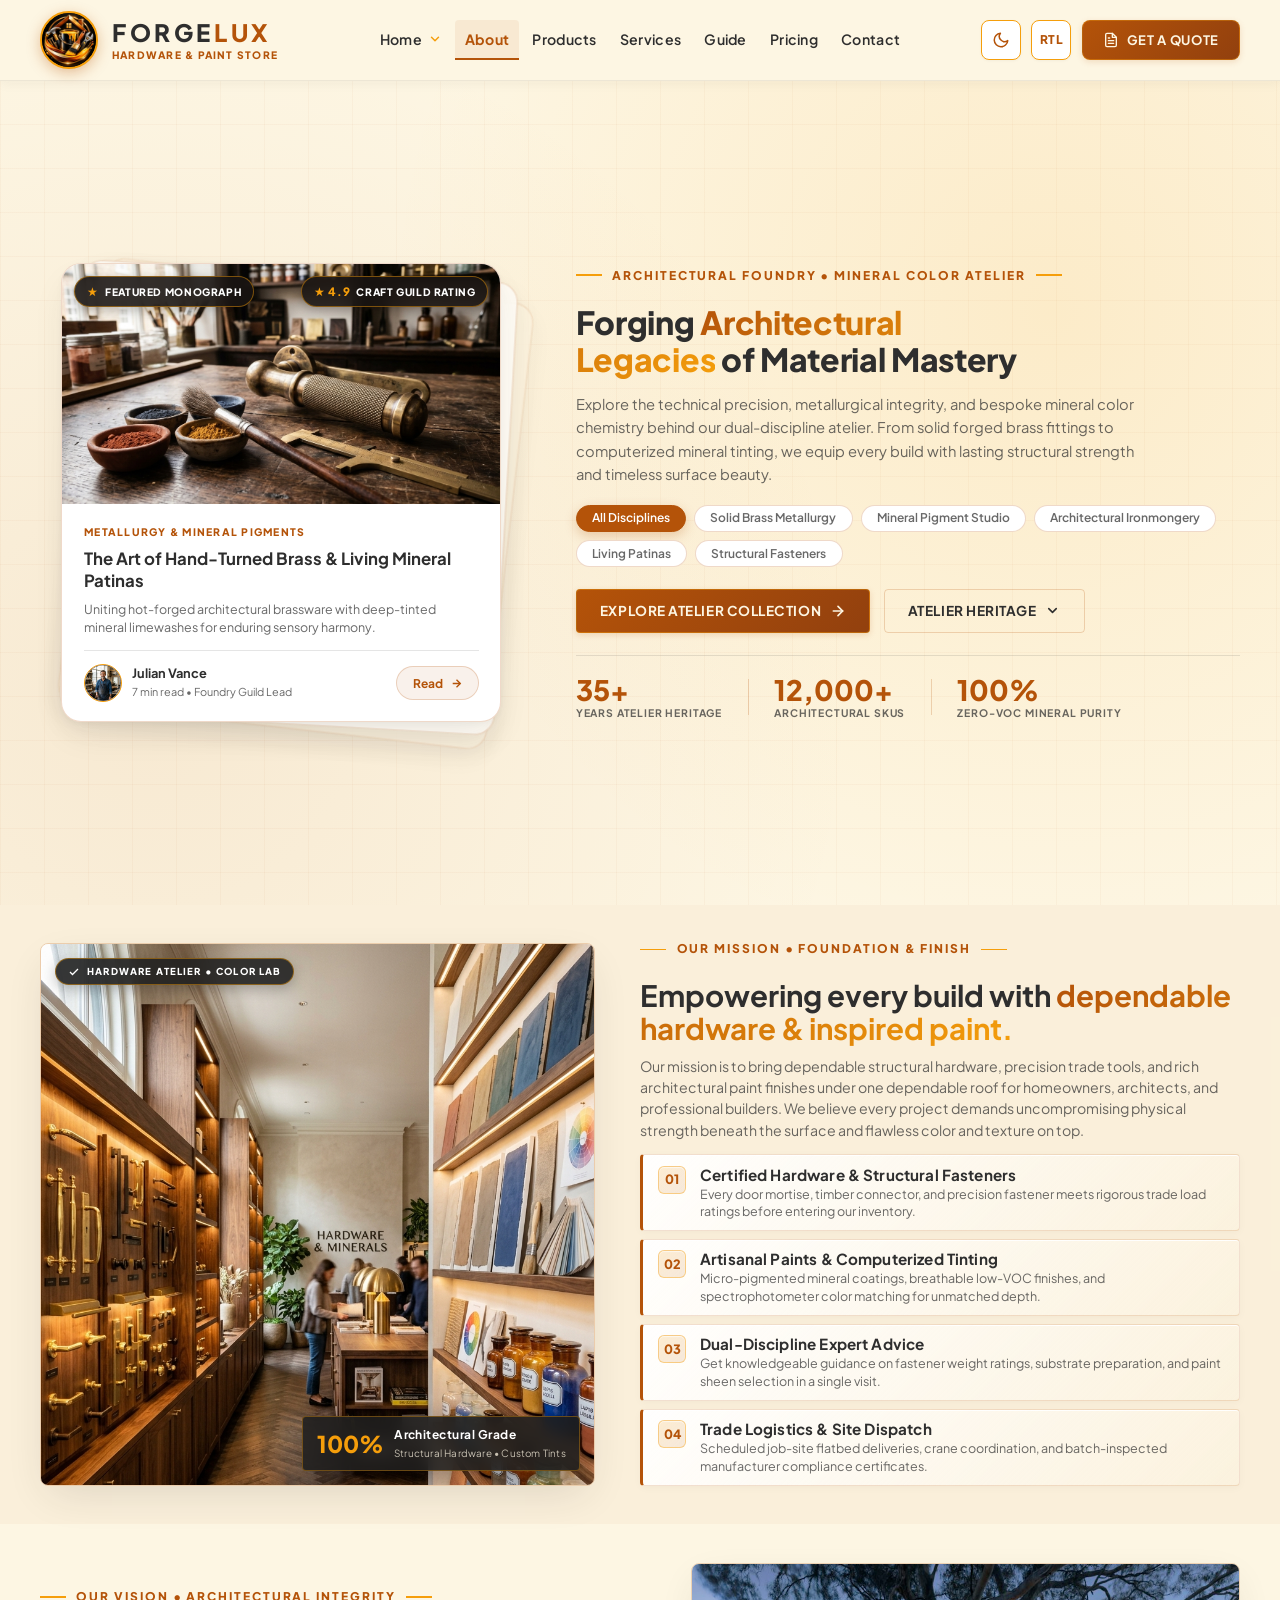
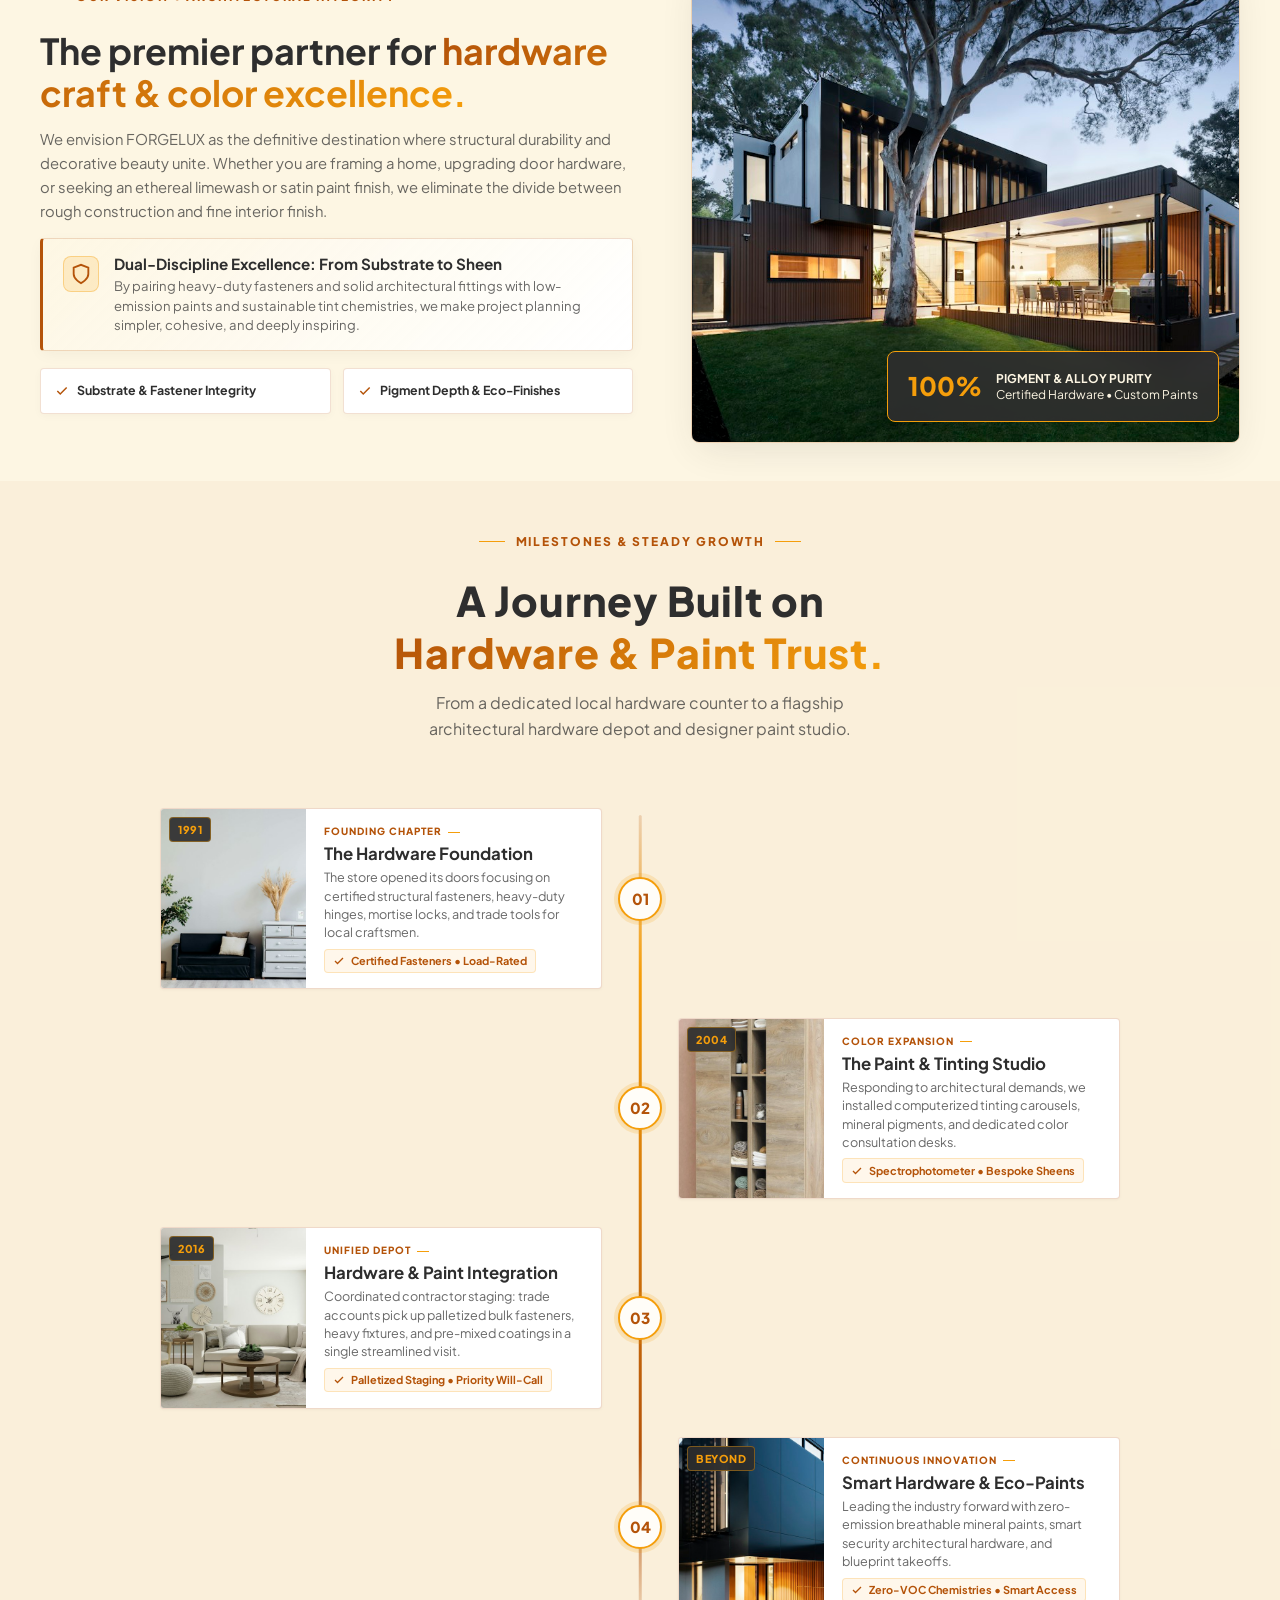
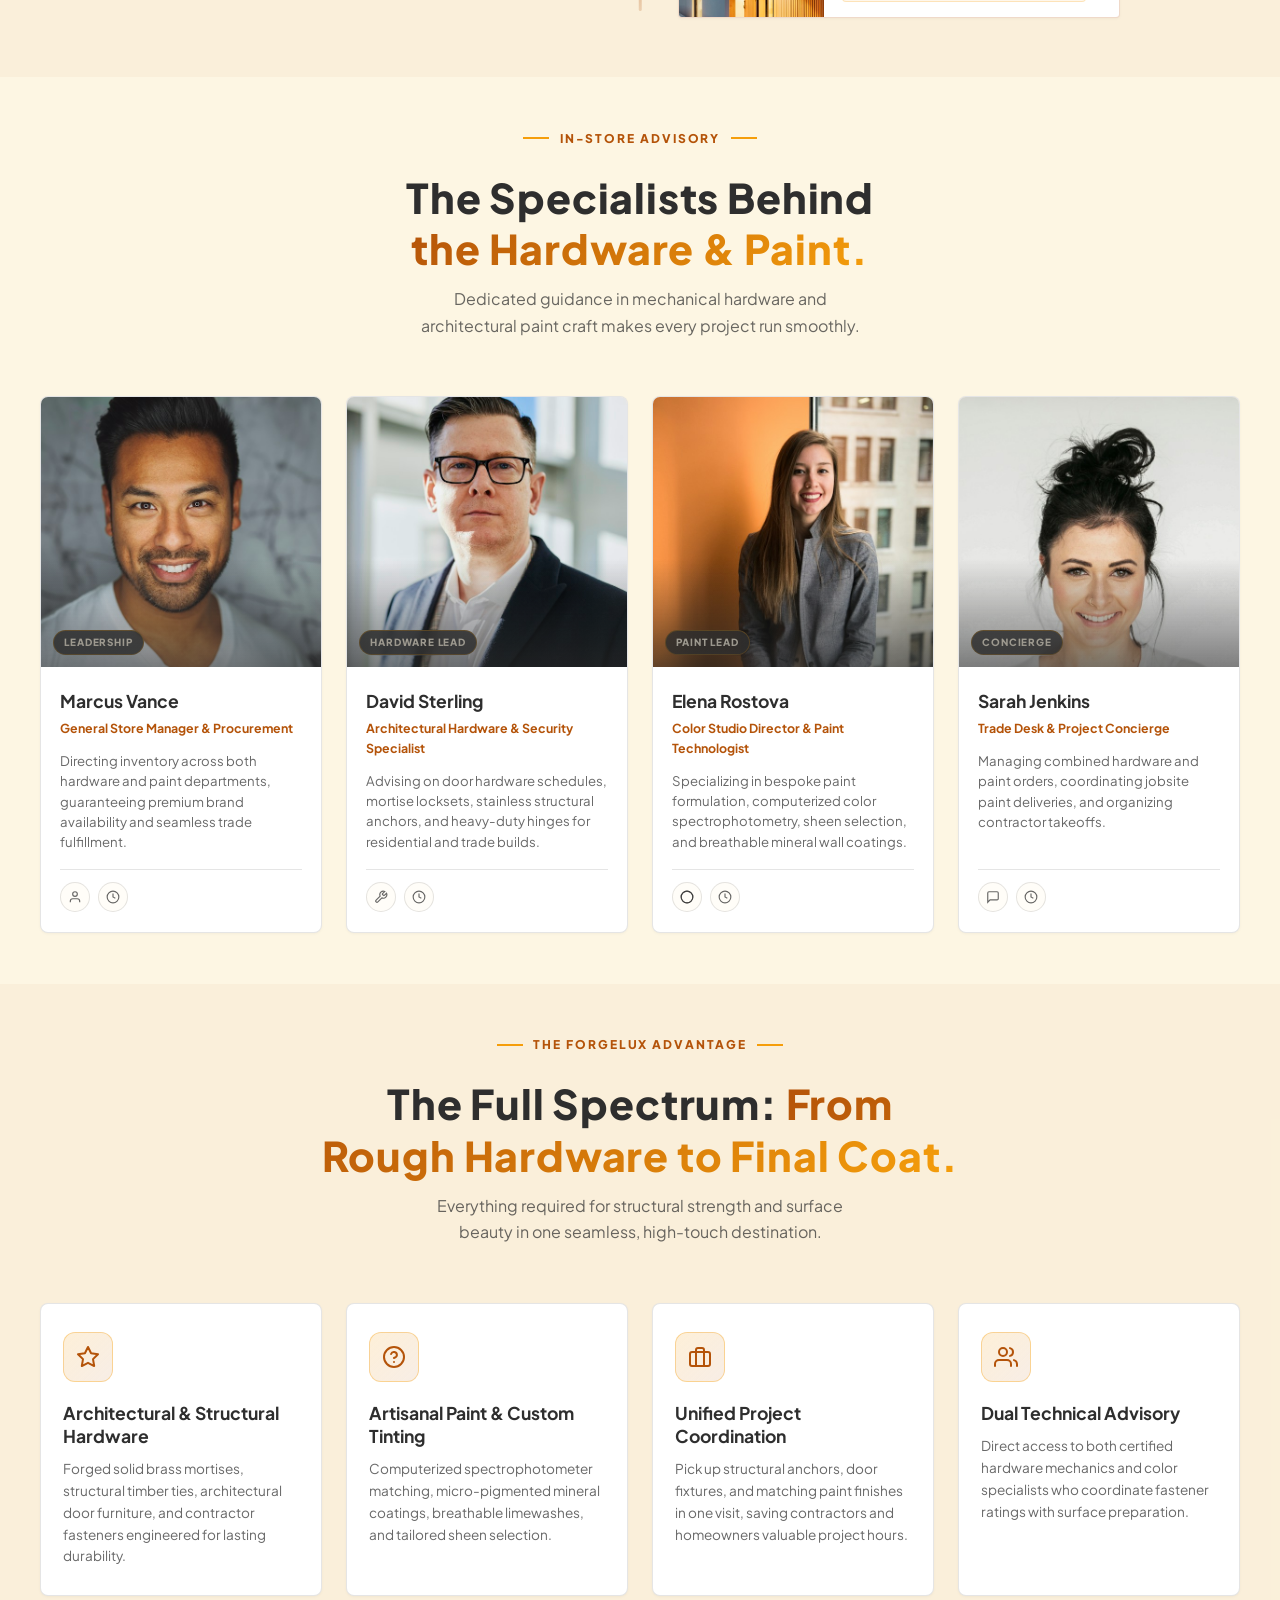
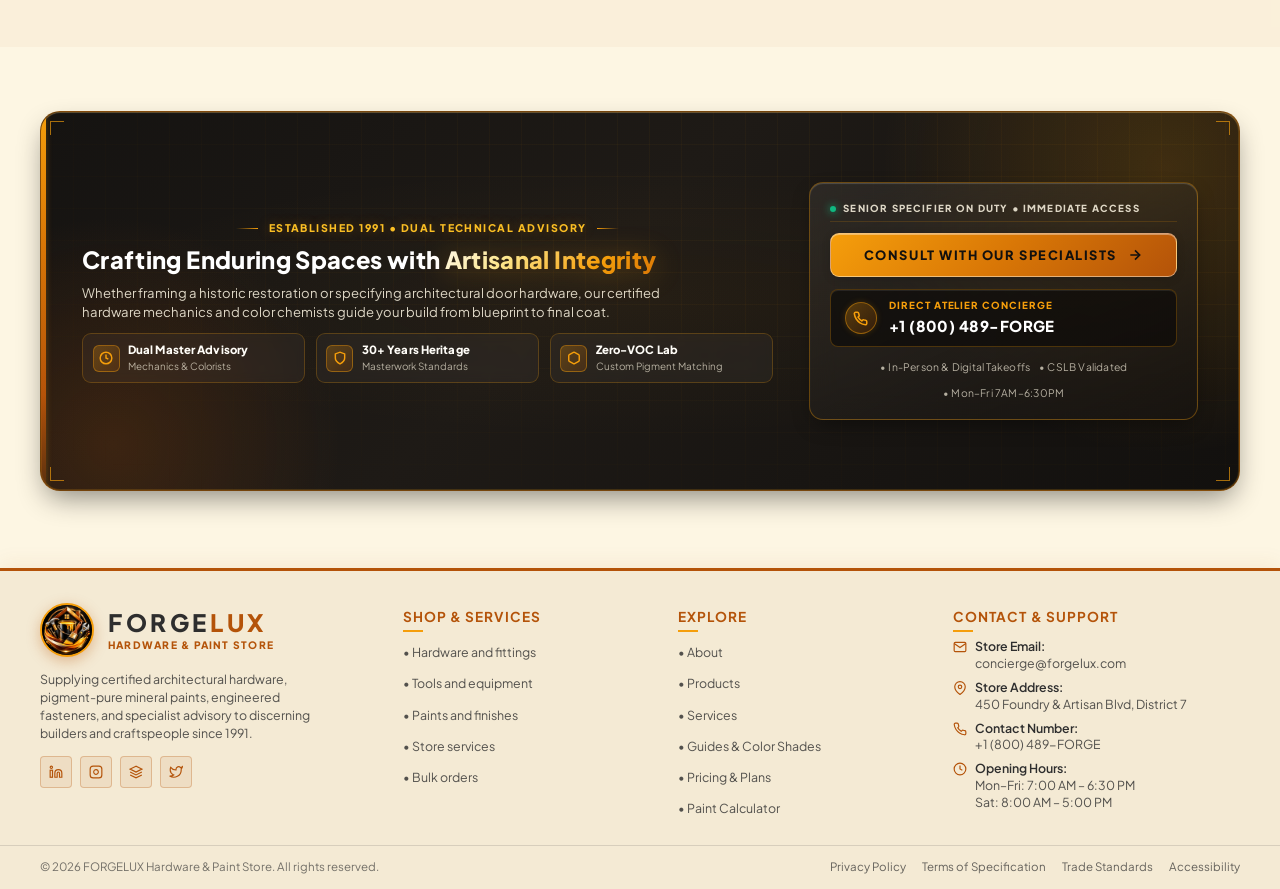
==== commit 291b5add: "Add files via upload" ====
--- a/About.html
+++ b/About.html
@@ -53,7 +53,7 @@
               <a href="Home 2.html" class="dropdown-item" role="menuitem">
                 <div>
                   <strong>Home 2</strong>
-                  <span class="dropdown-item-desc">Trade &amp; Contractor Depot</span>
+                  <span class="dropdown-item-desc">Pro Atelier &amp; Contractor Depot</span>
                 </div>
                 <span class="dropdown-tag">Depot</span>
               </a>
@@ -67,7 +67,11 @@
           <li class="nav-item">
             <a href="products.html" class="nav-link">Products</a>
           </li>
-          <!-- 5. Guide -->
+          <!-- 5. Services -->
+          <li class="nav-item">
+            <a href="Services.html" class="nav-link">Services</a>
+          </li>
+          <!-- 6. Guide -->
           <li class="nav-item">
             <a href="guide.html" class="nav-link">Guide</a>
           </li>
@@ -140,15 +144,16 @@
         <div class="mobile-nav-link">Home Versions</div>
         <div class="mobile-submenu">
           <a href="index.html" class="mobile-sub-link">
-            Home 1 (Retail Showroom) <span>Showroom</span>
+            Home 1 (Flagship Showroom) <span>Retail</span>
           </a>
           <a href="Home 2.html" class="mobile-sub-link">
-            Home 2 (Trade &amp; Contractor Depot) <span>Depot</span>
+            Home 2 (Pro Atelier &amp; Depot) <span>Depot</span>
           </a>
         </div>
       </div>
       <a href="About.html" class="mobile-nav-link active">About</a>
       <a href="products.html" class="mobile-nav-link">Products</a>
+      <a href="Services.html" class="mobile-nav-link">Services</a>
       <a href="guide.html" class="mobile-nav-link">Guide</a>
       <a href="pricing.html" class="mobile-nav-link">Pricing</a>
       <a href="contact.html" class="mobile-nav-link">Contact Us</a>
@@ -172,7 +177,7 @@
     <section class="about-hero" id="aboutHero" aria-labelledby="aboutHeroHeadline">
       <div class="container">
         <div class="about-hero-grid">
-          <!-- Left: Hero Editorial & Meta Column -->
+          <!-- Hero Editorial & Meta Column; positioned on the right on desktop -->
           <div class="about-hero-content">
             <!-- Eyebrow Subtitle -->
             <span class="hero-subtitle">Architectural Foundry &bull; Mineral Color Atelier</span>
@@ -233,7 +238,7 @@
             </div>
           </div>
 
-          <!-- Right: 3D Stacked Editorial Monograph Card with Hover Depth -->
+          <!-- 3D Stacked Editorial Monograph Card; positioned on the left on desktop -->
           <div class="about-hero-visual">
             <div class="about-hero-stack" id="heroCardStack">
               <!-- Background Stack Layer 2 (Furthest Back) -->
@@ -916,7 +921,8 @@
           <li><a href="products.html#fittings" class="footer-link">&bull; Hardware and fittings</a></li>
           <li><a href="products.html#tools" class="footer-link">&bull; Tools and equipment</a></li>
           <li><a href="products.html#paints" class="footer-link">&bull; Paints and finishes</a></li>
-          <li><a href="index.html#services" class="footer-link">&bull; Bulk orders</a></li>
+          <li><a href="Services.html" class="footer-link">&bull; Store services</a></li>
+          <li><a href="Services Details.html?service=bulk-contractor-supply" class="footer-link">&bull; Bulk orders</a></li>
         </ul>
       </div>
 
@@ -925,6 +931,7 @@
         <ul class="footer-links-list">
           <li><a href="About.html" class="footer-link">&bull; About</a></li>
           <li><a href="products.html" class="footer-link">&bull; Products</a></li>
+          <li><a href="Services.html" class="footer-link">&bull; Services</a></li>
           <li><a href="guide.html" class="footer-link">&bull; Guides &amp; Color Shades</a></li>
           <li><a href="pricing.html" class="footer-link">&bull; Pricing &amp; Plans</a></li>
           <li><a href="index.html#calculator" class="footer-link">&bull; Paint Calculator</a></li>
--- a/About.css
+++ b/About.css
@@ -125,12 +125,13 @@
 
 .about-hero-grid {
   display: grid;
-  grid-template-columns: 1.15fr 0.85fr;
+  grid-template-columns: 0.85fr 1.15fr;
   gap: clamp(2rem, 3.5vw, 4rem);
   align-items: center;
 }
 
 .about-hero-content {
+  grid-column: 2;
   display: flex;
   flex-direction: column;
   gap: 0.95rem;
@@ -373,9 +374,11 @@
 }
 
 /* ==========================================================================
-   Right Column: 3D Stacked Editorial Monograph Card with Hover Depth
+   Left Column: 3D Stacked Editorial Monograph Card with Hover Depth
    ========================================================================== */
 .about-hero-visual {
+  grid-column: 1;
+  grid-row: 1;
   position: relative;
   display: flex;
   justify-content: center;
@@ -1800,6 +1803,12 @@
     gap: 2.75rem;
   }
 
+  .about-hero-content,
+  .about-hero-visual {
+    grid-column: auto;
+    grid-row: auto;
+  }
+
   .about-hero-visual {
     width: 100%;
     max-width: 440px;
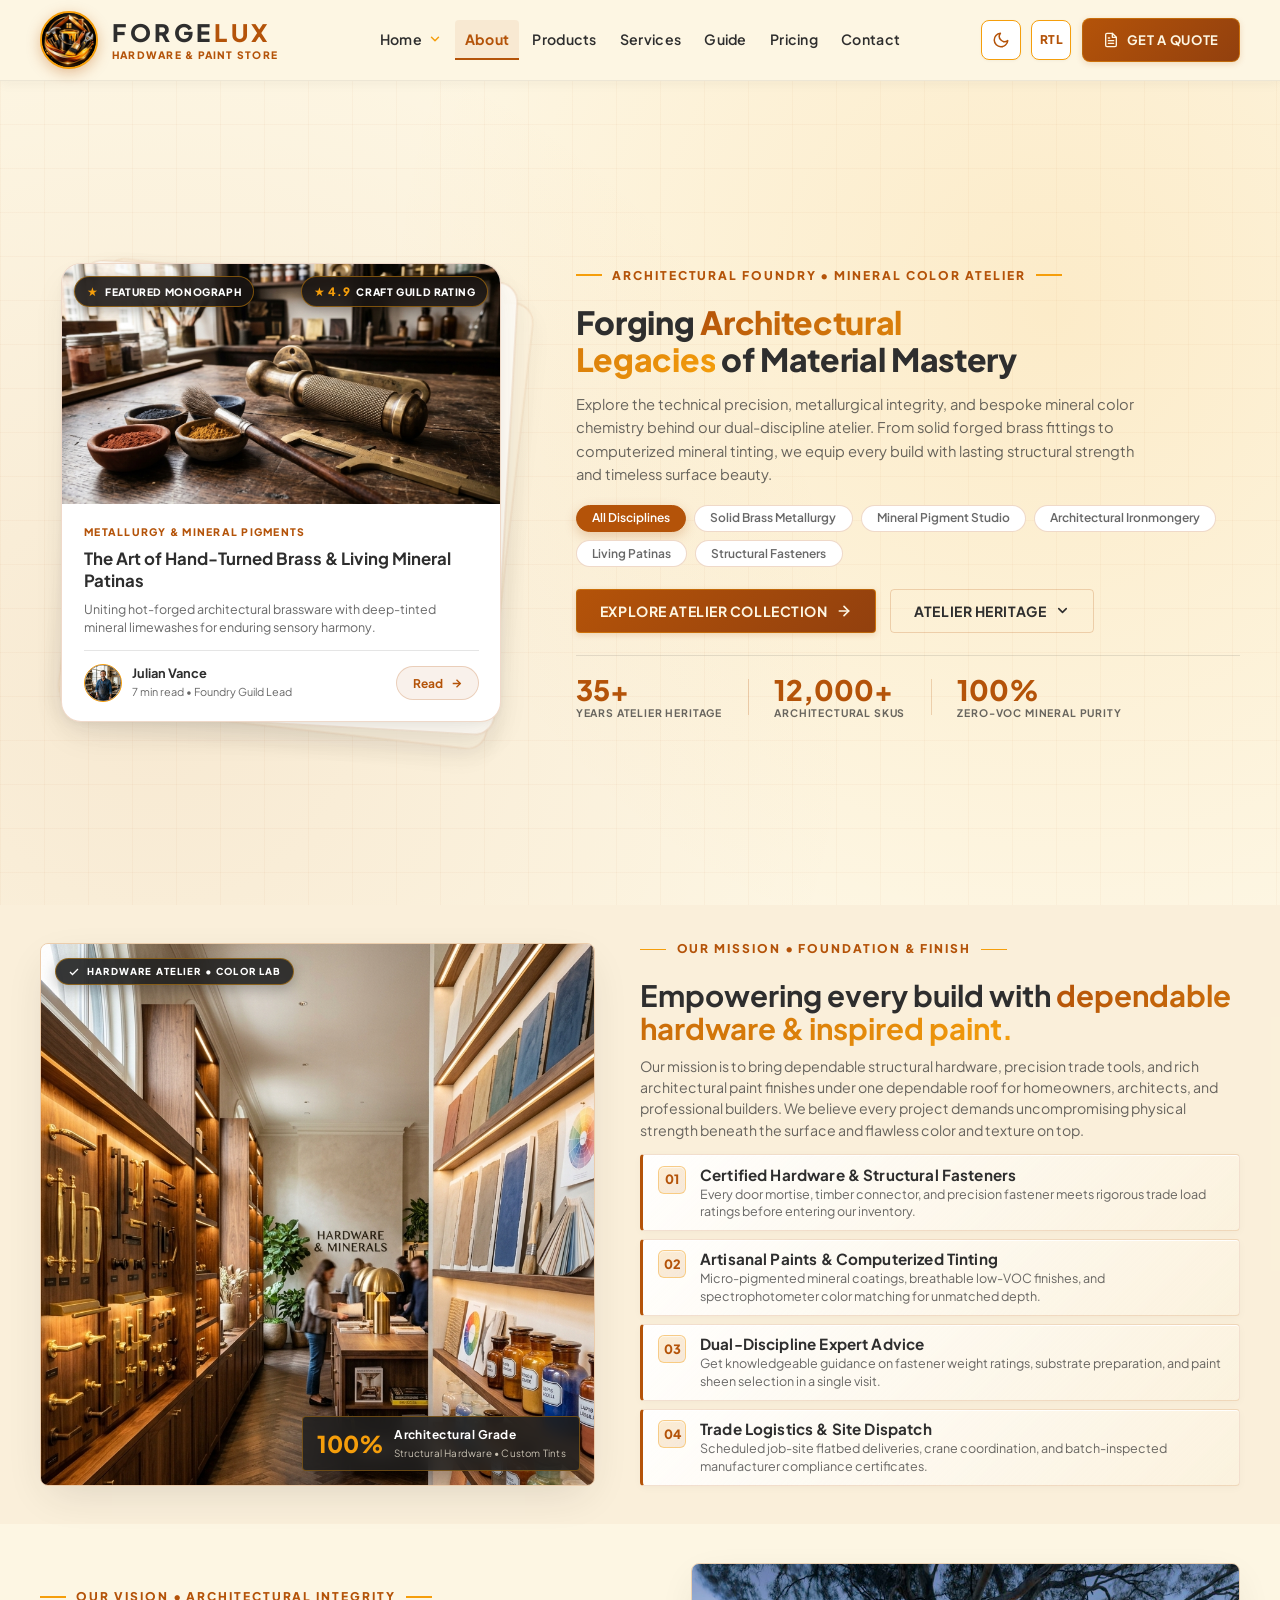
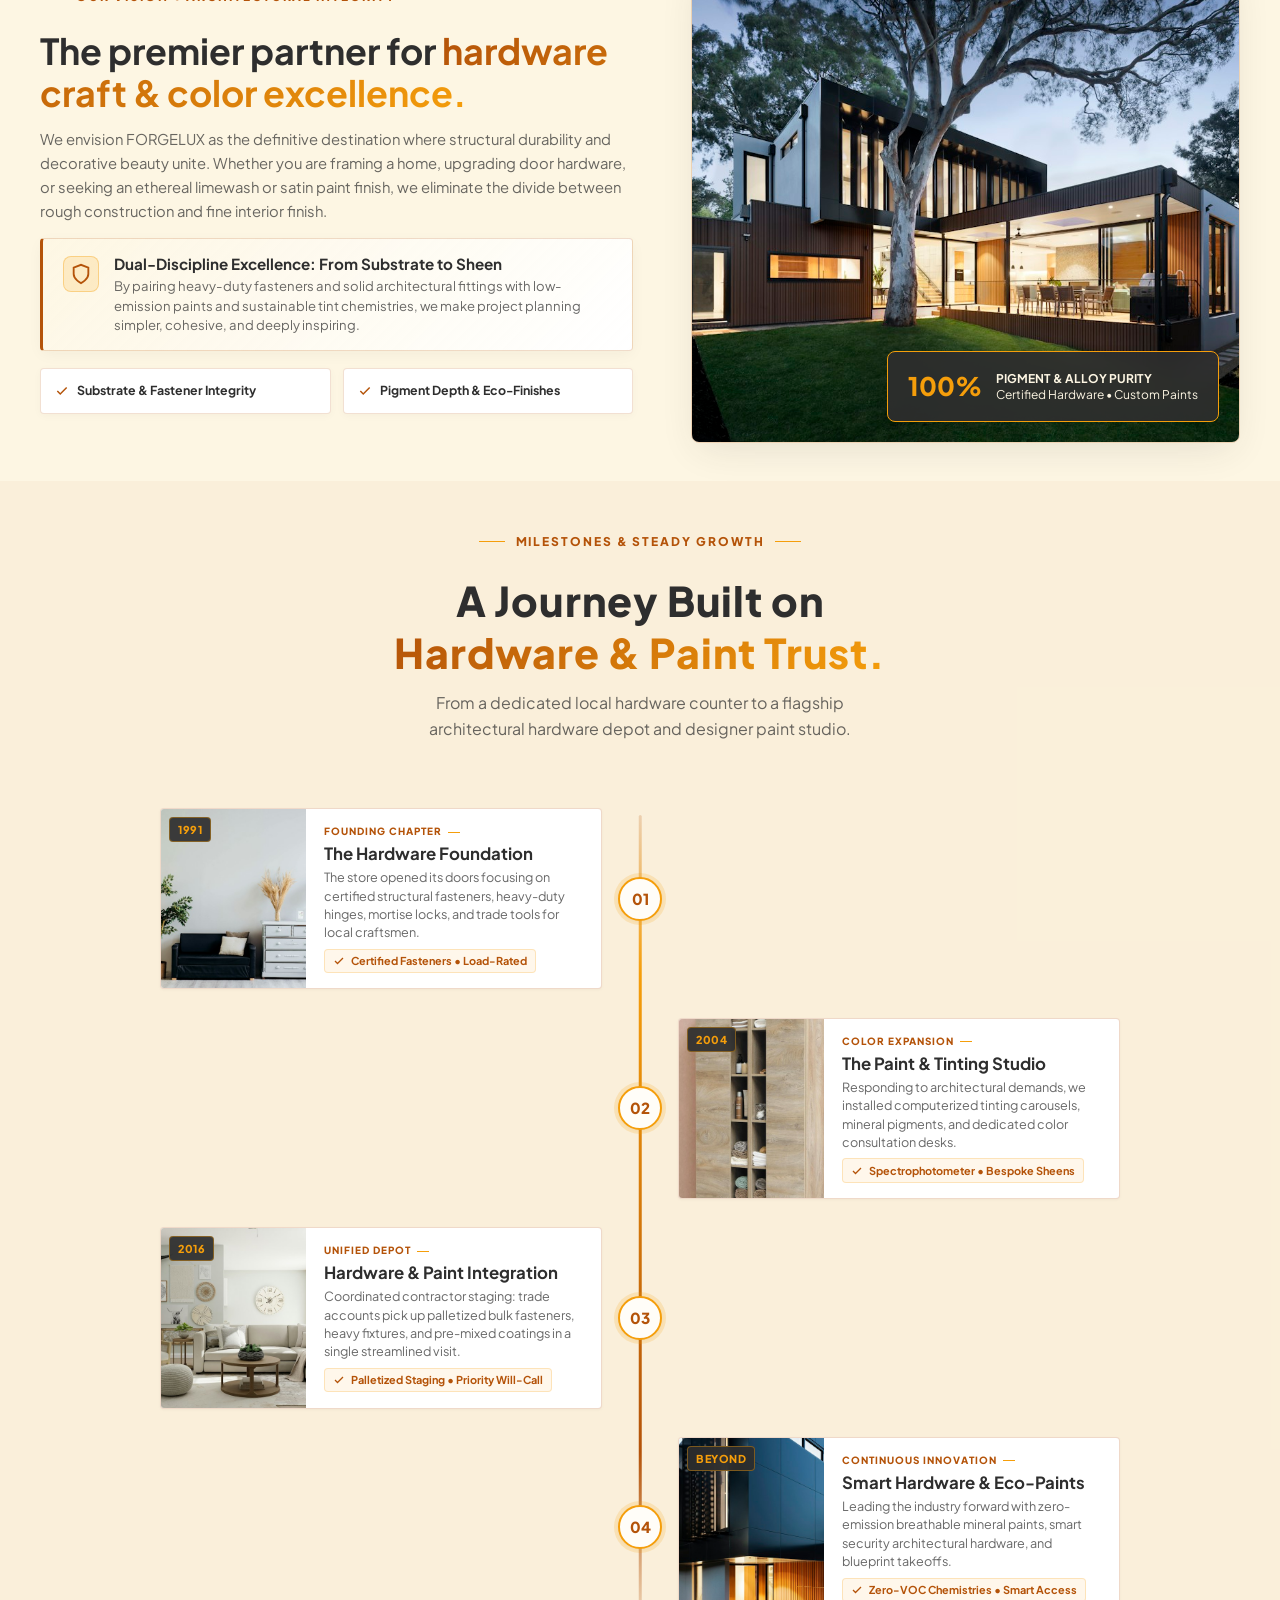
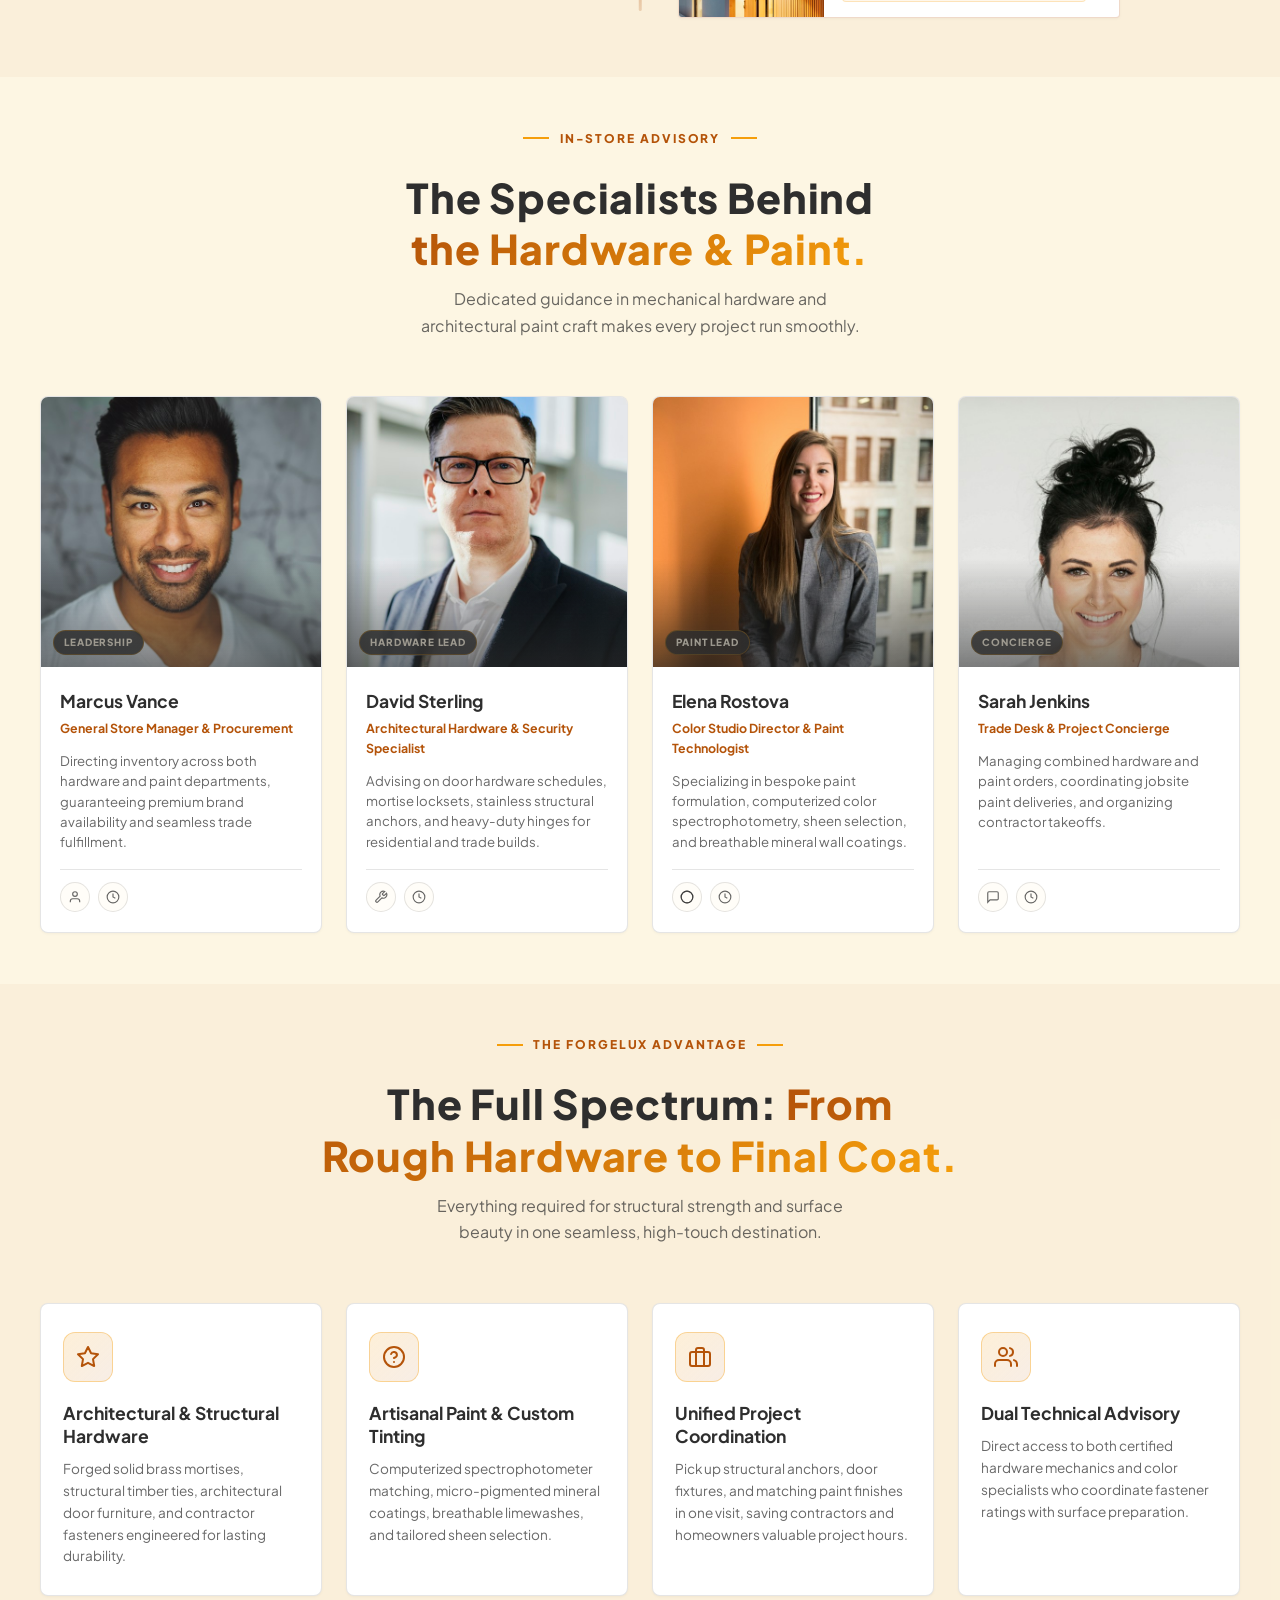
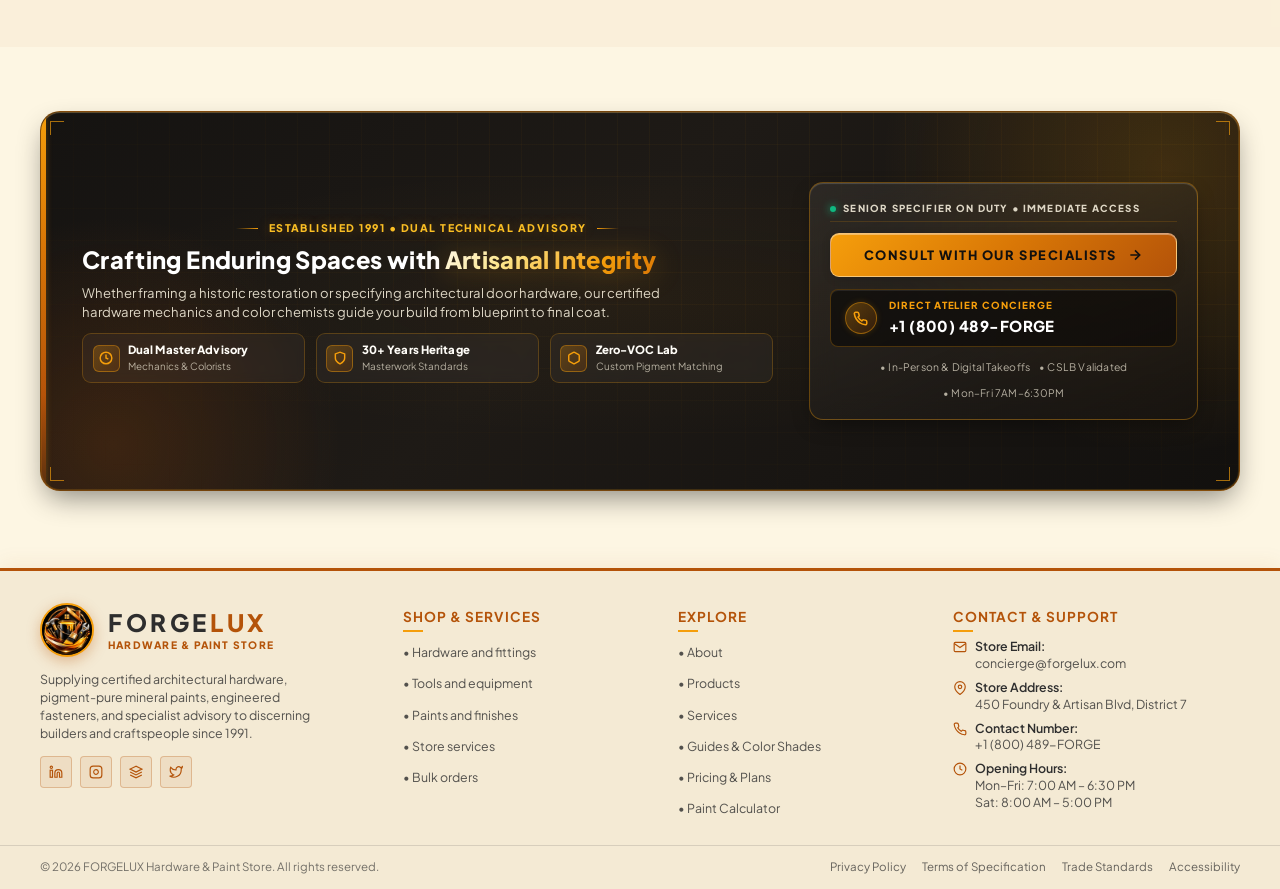
==== commit bcfe0c49: "Add files via upload" ====
--- a/About.html
+++ b/About.html
@@ -3,7 +3,7 @@
 <head>
   <meta charset="UTF-8">
   <meta name="viewport" content="width=device-width, initial-scale=1.0">
-  <title>About Us â€” FORGELUX | Hardware â€¢ Paints â€¢ Building Materials</title>
+  <title>About Us &mdash; FORGELUX | Hardware &bull; Paints &bull; Building Materials</title>
   <meta name="description" content="Discover FORGELUX: Built on craftsmanship, quality hardware, premium paints, and dependable guidance for homeowners, DIYers, and trade professionals.">
   <!-- Favicon / Brand Icon -->
   <link rel="icon" type="image/png" sizes="32x32" href="assets/images/favicon-32x32.png">
@@ -309,7 +309,7 @@
 
 
     <!-- ========================================================================
-         SECTION 02 â€” Our Mission (Image Left, Text Right)
+         SECTION 02 &mdash; Our Mission (Image Left, Text Right)
          ======================================================================== -->
     <section class="about-section about-section-alt" id="mission" aria-labelledby="missionHeading">
       <div class="container">
@@ -389,7 +389,7 @@
 
 
     <!-- ========================================================================
-         SECTION 03 â€” Our Vision (Text Left, Image Right)
+         SECTION 03 &mdash; Our Vision (Text Left, Image Right)
          ======================================================================== -->
     <section class="about-section" id="vision" aria-labelledby="visionHeading">
       <div class="container">
@@ -460,7 +460,7 @@
 
 
     <!-- ========================================================================
-         SECTION 04 â€” Our Journey & Success Timeline
+         SECTION 04 &mdash; Our Journey & Success Timeline
          ======================================================================== -->
     <section class="about-section about-section-alt" id="journey" aria-labelledby="journeyHeading">
       <div class="container">
@@ -592,7 +592,7 @@
 
 
     <!-- ========================================================================
-         SECTION 05 â€” Meet Our Team
+         SECTION 05 &mdash; Meet Our Team
          ======================================================================== -->
     <section class="about-section" id="team" aria-labelledby="teamHeading">
       <div class="container">
@@ -704,7 +704,7 @@
 
 
     <!-- ========================================================================
-         SECTION 06 â€” Why Choose Our Hardware & Paint Store? (Dual Craft Advantage)
+         SECTION 06 &mdash; Why Choose Our Hardware & Paint Store? (Dual Craft Advantage)
          ======================================================================== -->
     <section class="about-section about-section-alt" id="benefits" aria-labelledby="whyHeading">
       <div class="container">
--- a/index.css
+++ b/index.css
@@ -65,28 +65,34 @@
    Dark Mode Overrides (Palette 4 Strict)
    ========================================================================== */
 [data-theme="dark"] {
-  --bg-body: #2E2E2E;
-  --bg-surface: #262626;
-  --bg-surface-elevated: #333333;
-  --bg-surface-subtle: rgba(253, 246, 227, 0.04);
-  --bg-surface-accent: rgba(245, 158, 11, 0.12);
+  /* Refined dark-mode primary color for high contrast & visibility on dark surfaces */
+  --c-primary: #F59E0B; /* Luminous Copper Gold: passes WCAG AAA contrast (7.46:1 against #242220, 6.9:1 against #2A2724) */
+  --c-primary-hover: #FBBF24;
+  --c-secondary: #FBBF24; /* Refined luminous gold for dark mode (9.8:1 contrast) */
+  --c-secondary-hover: #FDE68A;
+
+  --bg-body: #242220; /* Refined warm charcoal body */
+  --bg-surface: #2A2724;
+  --bg-surface-elevated: #36322E;
+  --bg-surface-subtle: rgba(253, 246, 227, 0.06);
+  --bg-surface-accent: rgba(245, 158, 11, 0.14);
 
   --text-main: #FDF6E3;
-  --text-muted: rgba(253, 246, 227, 0.72);
-  --text-faint: rgba(253, 246, 227, 0.45);
-  --text-inverse: #2E2E2E;
-
-  --border-subtle: rgba(253, 246, 227, 0.12);
-  --border-medium: rgba(245, 158, 11, 0.25);
-  --border-accent: rgba(245, 158, 11, 0.55);
-
-  --shadow-sm: 0 1px 3px rgba(0, 0, 0, 0.2);
-  --shadow-md: 0 4px 10px rgba(0, 0, 0, 0.25);
-  --shadow-lg: 0 6px 18px rgba(0, 0, 0, 0.3);
-  --shadow-primary: 0 3px 10px rgba(245, 158, 11, 0.18);
-
-  --header-bg: rgba(46, 46, 46, 0.98);
-  --header-border: rgba(253, 246, 227, 0.1);
+  --text-muted: rgba(253, 246, 227, 0.88); /* High contrast readable muted text */
+  --text-faint: rgba(253, 246, 227, 0.70); /* High contrast readable faint text */
+  --text-inverse: #1C1917;
+
+  --border-subtle: rgba(253, 246, 227, 0.18);
+  --border-medium: rgba(245, 158, 11, 0.40);
+  --border-accent: rgba(245, 158, 11, 0.70);
+
+  --shadow-sm: 0 1px 3px rgba(0, 0, 0, 0.25);
+  --shadow-md: 0 4px 12px rgba(0, 0, 0, 0.35);
+  --shadow-lg: 0 8px 24px rgba(0, 0, 0, 0.45);
+  --shadow-primary: 0 4px 14px rgba(245, 158, 11, 0.28);
+
+  --header-bg: rgba(36, 34, 32, 0.98);
+  --header-border: rgba(253, 246, 227, 0.14);
 }
 
 /* ==========================================================================
@@ -648,56 +654,215 @@
 }
 
 /* Primary CTA Button */
-.btn-cta {
+.btn-cta,
+.btn-primary,
+.about-hero-btn-primary,
+.products-hero-btn-primary,
+.h2-hero-shop-btn,
+.btn-gallery-primary {
   display: inline-flex;
   align-items: center;
   justify-content: center;
-  gap: 0.5rem;
+  gap: 0.55rem;
+  min-height: 44px;
+  height: 44px;
   background: linear-gradient(135deg, var(--c-primary) 0%, #92400e 100%);
-  color: var(--c-cream);
+  color: var(--c-cream) !important;
+  font-family: var(--font-heading);
   font-size: 0.875rem;
   font-weight: 700;
   letter-spacing: 0.04em;
   text-transform: uppercase;
-  padding: 0.65rem 1.35rem;
-  border-radius: var(--radius-sm);
-  border: 1px solid rgba(245, 158, 11, 0.35);
-  box-shadow: 0 2px 6px rgba(180, 83, 9, 0.16);
-  transition: transform var(--tr-fast), box-shadow var(--tr-fast), filter var(--tr-fast);
+  padding: 0 1.45rem;
+  border-radius: var(--radius-sm, 6px);
+  border: 1px solid rgba(245, 158, 11, 0.4);
+  box-shadow: 0 2px 6px rgba(180, 83, 9, 0.18);
+  transition: all var(--tr-fast);
   white-space: nowrap;
-}
-
-.btn-cta:hover {
-  transform: translateY(-1px);
-  box-shadow: 0 3px 10px rgba(180, 83, 9, 0.22);
-  filter: brightness(1.04);
-}
-
-.btn-cta:active {
+  text-decoration: none;
+  cursor: pointer;
+  box-sizing: border-box;
+}
+
+.btn-cta:hover,
+.btn-primary:hover,
+.about-hero-btn-primary:hover,
+.products-hero-btn-primary:hover,
+.h2-hero-shop-btn:hover,
+.btn-gallery-primary:hover {
+  transform: translateY(-2px);
+  box-shadow: 0 4px 14px rgba(180, 83, 9, 0.3);
+  filter: brightness(1.06);
+  color: var(--c-cream) !important;
+}
+
+.btn-cta:active,
+.btn-primary:active,
+.about-hero-btn-primary:active,
+.products-hero-btn-primary:active,
+.h2-hero-shop-btn:active,
+.btn-gallery-primary:active {
   transform: translateY(0);
-}
-
-.btn-outline {
+  box-shadow: 0 2px 6px rgba(180, 83, 9, 0.18);
+}
+
+.btn-cta:focus-visible,
+.btn-primary:focus-visible,
+.about-hero-btn-primary:focus-visible,
+.products-hero-btn-primary:focus-visible,
+.h2-hero-shop-btn:focus-visible,
+.btn-gallery-primary:focus-visible {
+  outline: 2px solid var(--c-secondary);
+  outline-offset: 2px;
+}
+
+.btn-cta:disabled,
+.btn-cta[disabled],
+.btn-primary:disabled,
+.btn-primary[disabled] {
+  opacity: 0.5;
+  cursor: not-allowed;
+  pointer-events: none;
+  box-shadow: none;
+  transform: none;
+}
+
+[data-theme="dark"] .btn-cta,
+[data-theme="dark"] .btn-primary,
+[data-theme="dark"] .about-hero-btn-primary,
+[data-theme="dark"] .products-hero-btn-primary,
+[data-theme="dark"] .h2-hero-shop-btn,
+[data-theme="dark"] .btn-gallery-primary,
+[data-theme="dark"] .contact-submit-btn {
+  background: linear-gradient(135deg, #F59E0B 0%, #D97706 100%);
+  color: #12100E !important;
+  font-weight: 800;
+  border: 1px solid rgba(255, 255, 255, 0.35);
+  box-shadow: 0 2px 8px rgba(0, 0, 0, 0.4), 0 0 14px rgba(245, 158, 11, 0.28);
+}
+
+[data-theme="dark"] .btn-cta:hover,
+[data-theme="dark"] .btn-primary:hover,
+[data-theme="dark"] .about-hero-btn-primary:hover,
+[data-theme="dark"] .products-hero-btn-primary:hover,
+[data-theme="dark"] .h2-hero-shop-btn:hover,
+[data-theme="dark"] .btn-gallery-primary:hover,
+[data-theme="dark"] .contact-submit-btn:hover {
+  background: linear-gradient(135deg, #FBBF24 0%, #F59E0B 100%);
+  box-shadow: 0 4px 18px rgba(245, 158, 11, 0.45);
+  filter: brightness(1.06);
+  color: #12100E !important;
+}
+
+/* Secondary Outline Button */
+.btn-outline,
+.btn-outline-classy,
+.btn-hero-secondary,
+.btn-cta-secondary,
+.btn-outline-gold,
+.about-hero-btn-secondary,
+.products-hero-btn-secondary,
+.h2-hero-quote-btn,
+.btn-gallery-secondary {
   display: inline-flex;
   align-items: center;
   justify-content: center;
-  gap: 0.5rem;
+  gap: 0.55rem;
+  min-height: 44px;
+  height: 44px;
   background-color: transparent;
   color: var(--text-main);
+  font-family: var(--font-heading);
   font-size: 0.875rem;
   font-weight: 700;
   letter-spacing: 0.04em;
   text-transform: uppercase;
-  padding: 0.65rem 1.35rem;
-  border-radius: var(--radius-sm);
-  border: 1px solid var(--border-medium);
-  transition: border-color var(--tr-fast), color var(--tr-fast), background-color var(--tr-fast);
-}
-
-.btn-outline:hover {
-  border-color: var(--c-secondary);
+  padding: 0 1.45rem;
+  border-radius: var(--radius-sm, 6px);
+  border: 1.5px solid var(--border-medium);
+  transition: all var(--tr-fast);
+  white-space: nowrap;
+  text-decoration: none;
+  cursor: pointer;
+  box-sizing: border-box;
+}
+
+.btn-outline:hover,
+.btn-outline-classy:hover,
+.btn-hero-secondary:hover,
+.btn-cta-secondary:hover,
+.btn-outline-gold:hover,
+.about-hero-btn-secondary:hover,
+.products-hero-btn-secondary:hover,
+.h2-hero-quote-btn:hover,
+.btn-gallery-secondary:hover {
+  border-color: var(--c-primary);
   color: var(--c-primary);
   background-color: var(--bg-surface-subtle);
+  transform: translateY(-2px);
+  box-shadow: 0 4px 12px rgba(180, 83, 9, 0.15);
+}
+
+.btn-outline:active,
+.btn-outline-classy:active,
+.btn-hero-secondary:active,
+.btn-cta-secondary:active,
+.btn-outline-gold:active,
+.about-hero-btn-secondary:active,
+.products-hero-btn-secondary:active,
+.h2-hero-quote-btn:active,
+.btn-gallery-secondary:active {
+  transform: translateY(0);
+}
+
+.btn-outline:focus-visible,
+.btn-outline-classy:focus-visible,
+.btn-hero-secondary:focus-visible,
+.btn-cta-secondary:focus-visible,
+.btn-outline-gold:focus-visible,
+.about-hero-btn-secondary:focus-visible,
+.products-hero-btn-secondary:focus-visible,
+.h2-hero-quote-btn:focus-visible,
+.btn-gallery-secondary:focus-visible {
+  outline: 2px solid var(--c-secondary);
+  outline-offset: 2px;
+}
+
+.btn-outline:disabled,
+.btn-outline[disabled] {
+  opacity: 0.5;
+  cursor: not-allowed;
+  pointer-events: none;
+  transform: none;
+}
+
+[data-theme="dark"] .btn-outline,
+[data-theme="dark"] .btn-outline-classy,
+[data-theme="dark"] .btn-hero-secondary,
+[data-theme="dark"] .btn-cta-secondary,
+[data-theme="dark"] .btn-outline-gold,
+[data-theme="dark"] .about-hero-btn-secondary,
+[data-theme="dark"] .products-hero-btn-secondary,
+[data-theme="dark"] .h2-hero-quote-btn,
+[data-theme="dark"] .btn-gallery-secondary {
+  color: #FDF6E3 !important;
+  border-color: rgba(245, 158, 11, 0.45);
+  background-color: rgba(255, 255, 255, 0.03);
+}
+
+[data-theme="dark"] .btn-outline:hover,
+[data-theme="dark"] .btn-outline-classy:hover,
+[data-theme="dark"] .btn-hero-secondary:hover,
+[data-theme="dark"] .btn-cta-secondary:hover,
+[data-theme="dark"] .btn-outline-gold:hover,
+[data-theme="dark"] .about-hero-btn-secondary:hover,
+[data-theme="dark"] .products-hero-btn-secondary:hover,
+[data-theme="dark"] .h2-hero-quote-btn:hover,
+[data-theme="dark"] .btn-gallery-secondary:hover {
+  border-color: var(--c-secondary);
+  color: var(--c-secondary) !important;
+  background-color: rgba(245, 158, 11, 0.16);
+  box-shadow: 0 4px 14px rgba(245, 158, 11, 0.22);
 }
 
 /* Mobile Toggle Hamburger */
@@ -2359,6 +2524,12 @@
   border: 1px solid #BBF7D0;
 }
 
+[data-theme="dark"] .bundle-savings-pill {
+  color: #86EFAC;
+  background: rgba(16, 185, 129, 0.16);
+  border-color: rgba(16, 185, 129, 0.35);
+}
+
 .bundle-card-header {
   display: flex;
   flex-direction: column;
@@ -2919,6 +3090,11 @@
 
 .discount-val {
   color: #166534;
+}
+
+[data-theme="dark"] .kit-row.discount-row,
+[data-theme="dark"] .discount-val {
+  color: #86EFAC;
 }
 
 .kit-row.total-row {
@@ -4200,6 +4376,28 @@
 }
 
 @media (max-width: 480px) {
+  .btn-cta,
+  .btn-outline,
+  .btn-outline-classy {
+    max-width: 100%;
+    box-sizing: border-box;
+  }
+
+  .btn-cta span,
+  .btn-outline span,
+  .btn-outline-classy span {
+    white-space: normal;
+    word-break: break-word;
+    text-align: center;
+    line-height: 1.25;
+  }
+
+  .btn-cta svg,
+  .btn-outline svg,
+  .btn-outline-classy svg {
+    flex-shrink: 0;
+  }
+
   .announcement-actions {
     display: none;
   }
@@ -4383,6 +4581,16 @@
     justify-content: center !important;
     padding: 0.75rem 1rem !important;
     font-size: 0.82rem !important;
+    white-space: normal !important;
+    height: auto !important;
+    min-height: 44px !important;
+    text-align: center !important;
+    line-height: 1.3 !important;
+  }
+  .calc-actions .btn-cta span {
+    white-space: normal !important;
+    text-align: center !important;
+    word-break: break-word !important;
   }
 
   .calc-note {
@@ -4400,6 +4608,16 @@
 }
 
 @media (max-width: 380px) {
+  .btn-cta,
+  .btn-outline,
+  .btn-outline-classy {
+    white-space: normal !important;
+    height: auto !important;
+    min-height: 44px !important;
+    padding: 0.7rem 0.85rem !important;
+    font-size: 0.8rem !important;
+  }
+
   :root {
     --header-height: 60px;
   }
--- a/About.css
+++ b/About.css
@@ -267,7 +267,7 @@
   min-height: 44px;
   padding: 0 1.45rem;
   font-family: var(--font-heading);
-  font-size: 0.85rem;
+  font-size: 0.875rem;
   font-weight: 700;
   letter-spacing: 0.04em;
   text-transform: uppercase;
@@ -296,6 +296,20 @@
   color: var(--c-cream, #FDF6E3) !important;
 }
 
+[data-theme="dark"] .about-hero-btn-primary {
+  background: linear-gradient(135deg, #F59E0B 0%, #D97706 100%);
+  color: #12100E !important;
+  font-weight: 800;
+  border-color: rgba(255, 255, 255, 0.35);
+  box-shadow: 0 2px 8px rgba(0, 0, 0, 0.4), 0 0 14px rgba(245, 158, 11, 0.28);
+}
+
+[data-theme="dark"] .about-hero-btn-primary:hover {
+  background: linear-gradient(135deg, #FBBF24 0%, #F59E0B 100%);
+  color: #12100E !important;
+  box-shadow: 0 4px 18px rgba(245, 158, 11, 0.45);
+}
+
 .about-hero-btn-secondary,
 .btn-hero-secondary {
   background: transparent;
@@ -314,8 +328,15 @@
 [data-theme="dark"] .about-hero-btn-secondary,
 [data-theme="dark"] .btn-hero-secondary {
   background: transparent;
-  border-color: rgba(245, 158, 11, 0.35);
-  color: #FDF6E3;
+  border-color: rgba(245, 158, 11, 0.45);
+  color: #FDF6E3 !important;
+}
+
+[data-theme="dark"] .about-hero-btn-secondary:hover,
+[data-theme="dark"] .btn-hero-secondary:hover {
+  background: rgba(245, 158, 11, 0.16);
+  border-color: var(--c-secondary);
+  color: var(--c-secondary) !important;
 }
 
 .hero-badge-dot,
